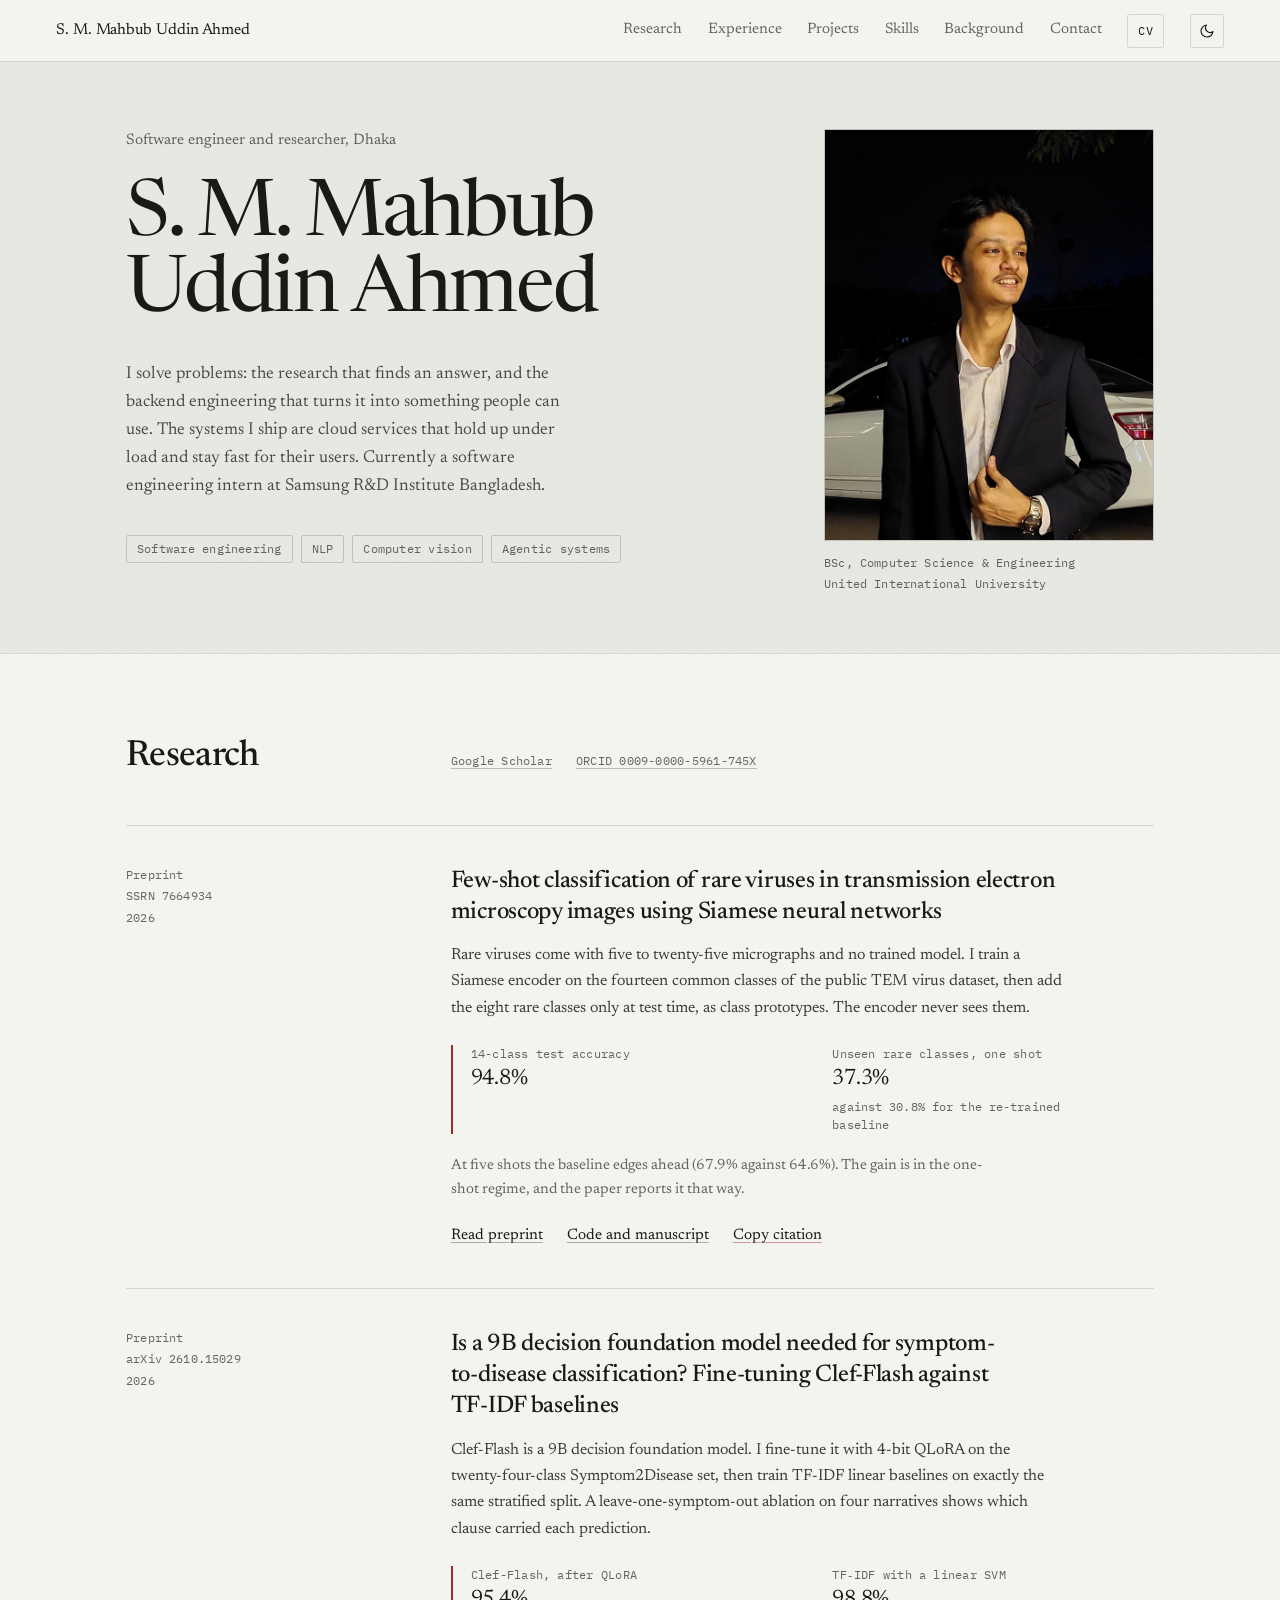
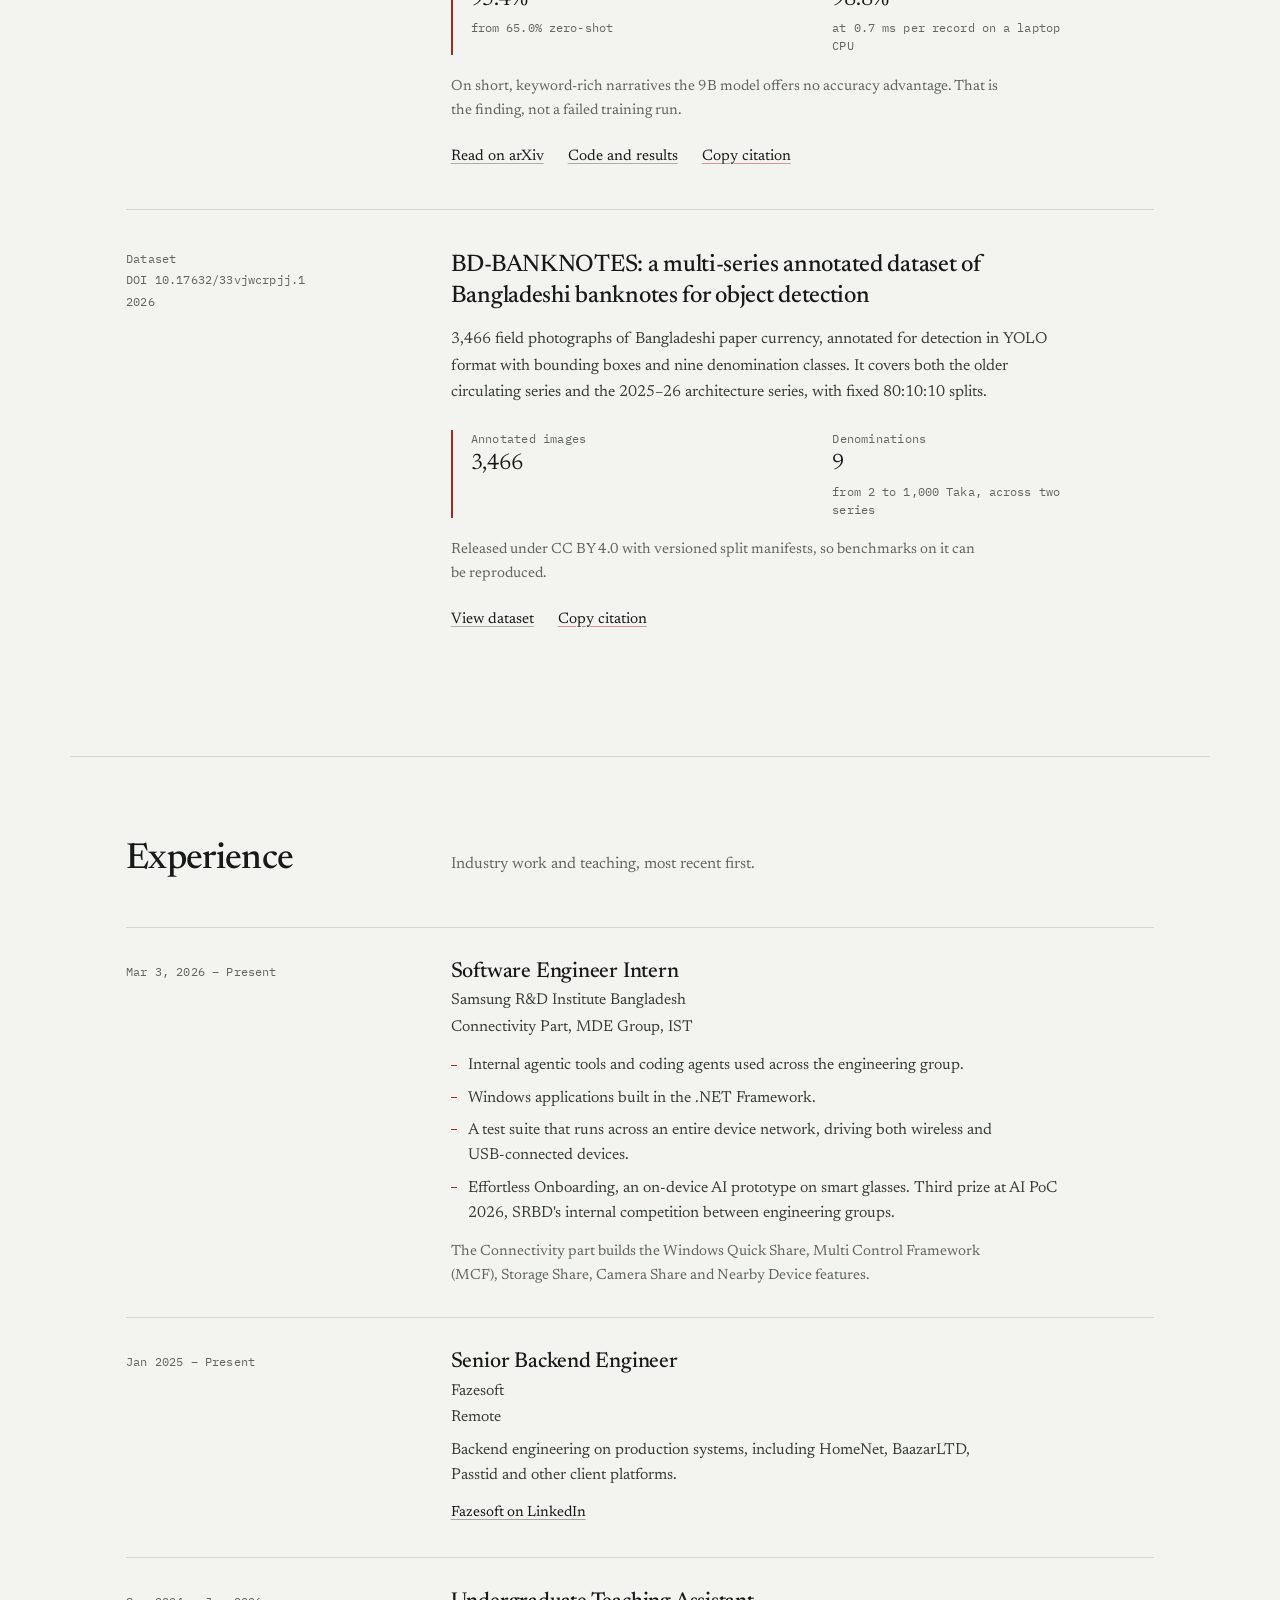
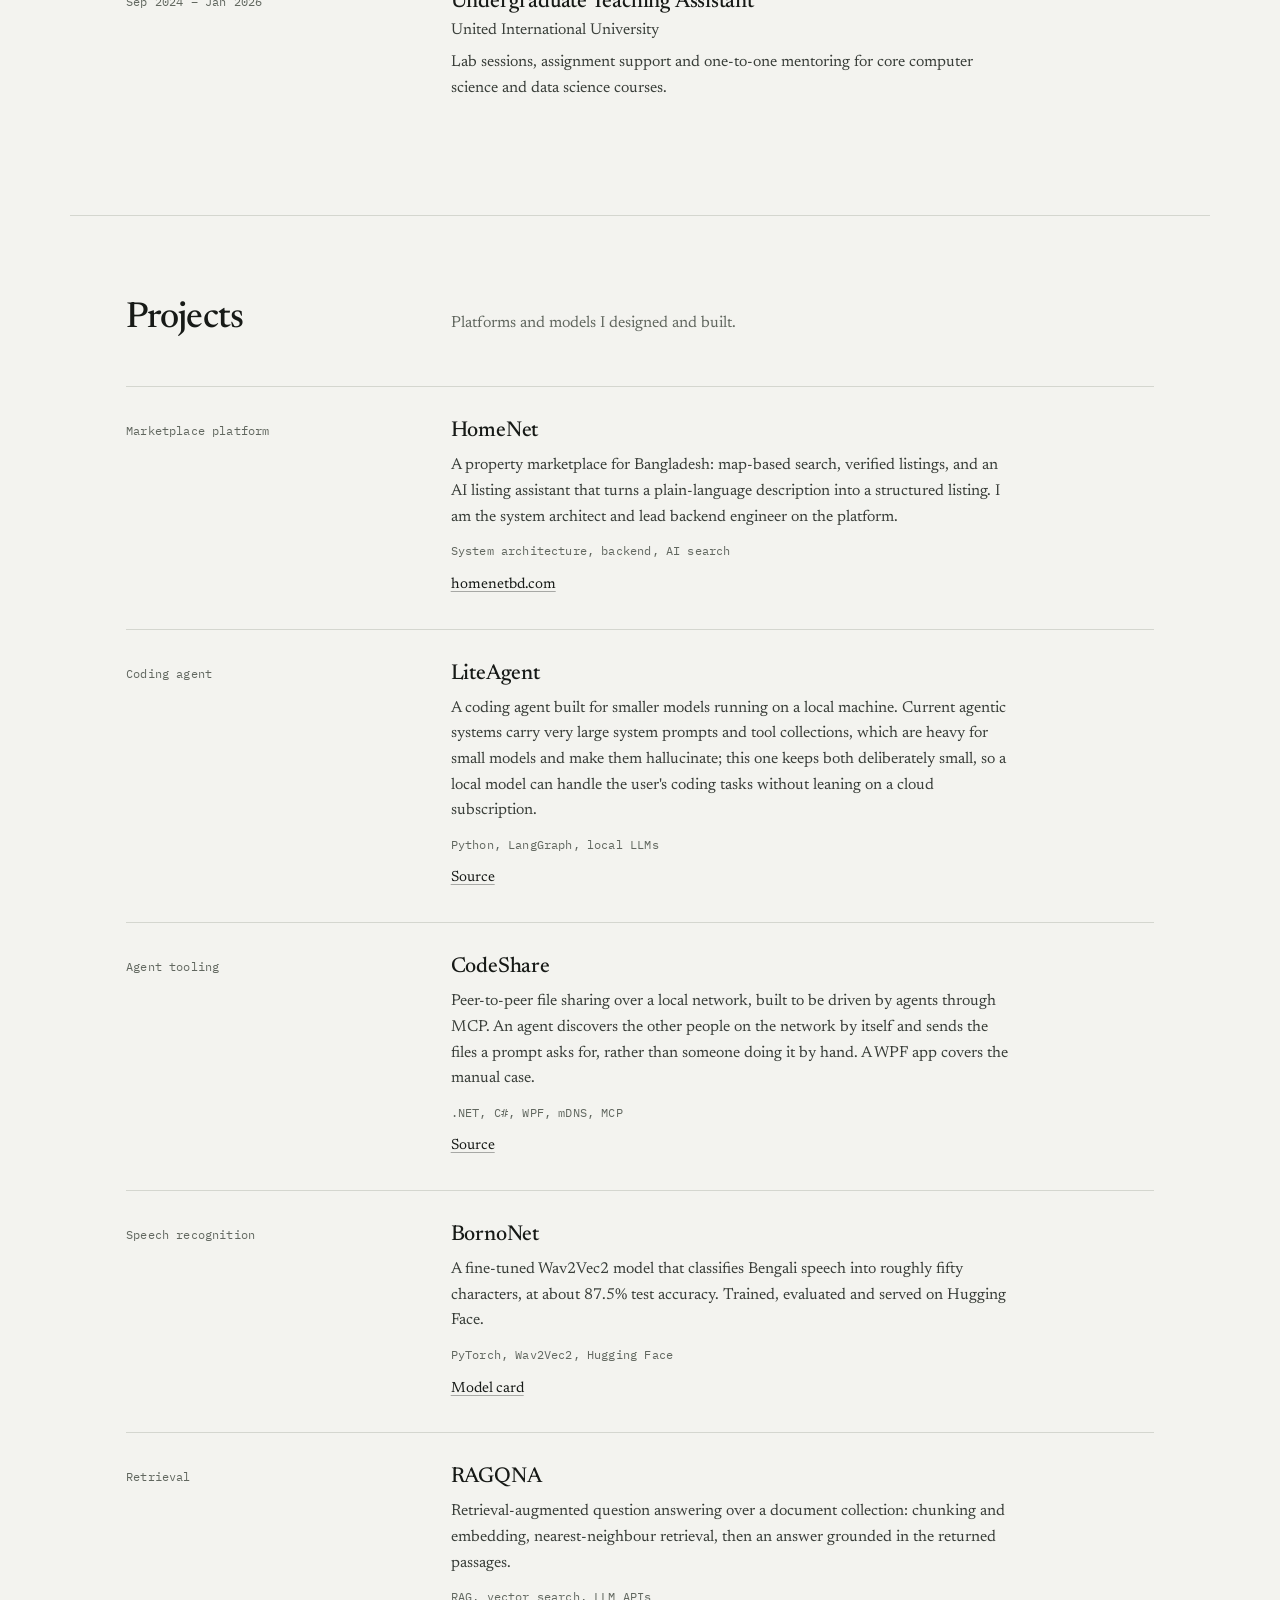
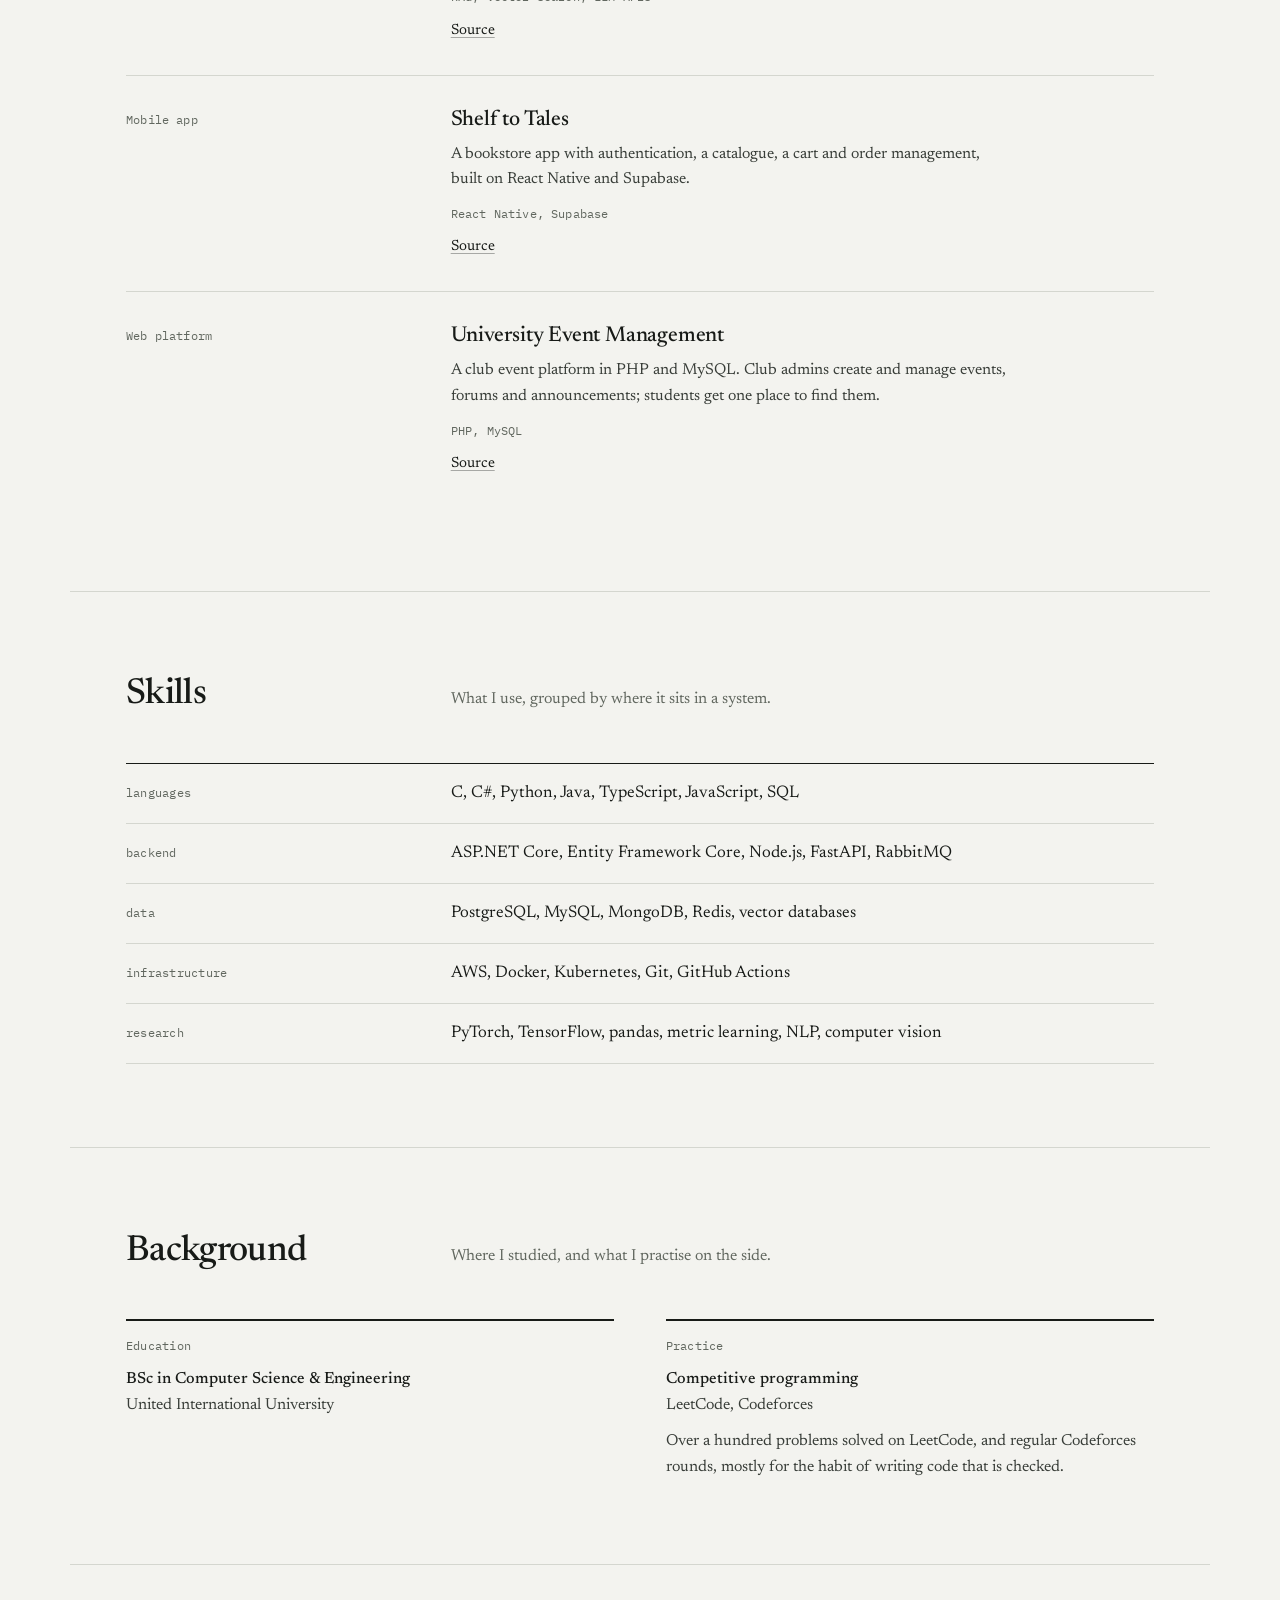
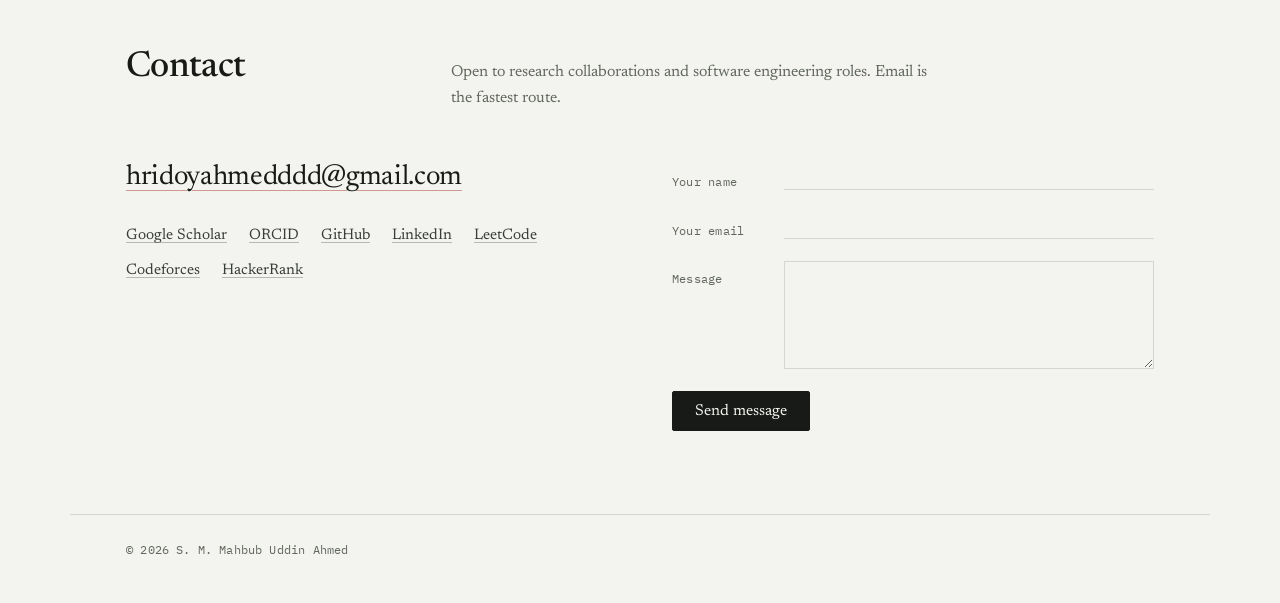
==== index.html @ da678115 "Redesign the portfolio around research and shipped systems Rebuild index.html, styles.css and script" ====
<!DOCTYPE html>
<html lang="en">
<head>
  <meta charset="UTF-8">
  <meta name="viewport" content="width=device-width, initial-scale=1">
  <title>S. M. Mahbub Uddin Ahmed — Software Engineer &amp; Researcher</title>
  <meta name="description" content="S. M. Mahbub Uddin Ahmed (Hridoy) — software engineer and researcher in Dhaka. Backend and cloud systems, and machine learning that is measured against a simpler baseline.">
  <meta name="theme-color" content="#f3f3ef">
  <script>
    // Set the theme before first paint so there is no flash of the wrong one.
    (function () {
      var theme = 'light';
      try {
        var stored = localStorage.getItem('theme');
        theme = stored || (window.matchMedia('(prefers-color-scheme: dark)').matches ? 'dark' : 'light');
      } catch (e) { /* storage blocked: keep light */ }
      document.documentElement.setAttribute('data-theme', theme);
      var meta = document.querySelector('meta[name="theme-color"]');
      if (meta) meta.setAttribute('content', theme === 'dark' ? '#121513' : '#f3f3ef');
    })();
  </script>
  <meta property="og:type" content="profile">
  <meta property="og:title" content="S. M. Mahbub Uddin Ahmed — Software Engineer &amp; Researcher">
  <meta property="og:description" content="Backend and cloud engineering, plus research on models that do more with less.">
  <meta property="og:image" content="about-pic.jpg">
  <link rel="icon" href="favicon.svg" type="image/svg+xml">
  <link rel="preconnect" href="https://fonts.googleapis.com">
  <link rel="preconnect" href="https://fonts.gstatic.com" crossorigin>
  <link href="https://fonts.googleapis.com/css2?family=IBM+Plex+Mono:wght@400;500&family=Newsreader:ital,opsz,wght@0,6..72,300..600;1,6..72,300..400&display=swap" rel="stylesheet">
  <link rel="stylesheet" href="styles.css?v=3">
  <script src="script.js?v=3" defer></script>
</head>
<body>
  <a class="skip-link" href="#main">Skip to content</a>

  <header class="topbar">
    <a class="wordmark" href="#top">S. M. Mahbub Uddin Ahmed</a>
    <div class="topbar-right">
      <nav class="nav" aria-label="Sections">
        <a class="nav-link" href="#research">Research</a>
        <a class="nav-link" href="#experience">Experience</a>
        <a class="nav-link" href="#projects">Projects</a>
        <a class="nav-link" href="#skills">Skills</a>
        <a class="nav-link" href="#background">Background</a>
        <a class="nav-link" href="#contact">Contact</a>
        <a class="nav-link nav-cv" href="S-M-Mahbub-Uddin-Ahmed-CV.pdf" target="_blank" rel="noopener">CV</a>
      </nav>
      <button class="theme-toggle" type="button" aria-label="Switch to dark theme" title="Switch to dark theme">
        <svg class="icon icon-moon" viewBox="0 0 24 24" width="16" height="16" fill="none" stroke="currentColor" stroke-width="1.7" stroke-linecap="round" stroke-linejoin="round" aria-hidden="true">
          <path d="M21 12.79A9 9 0 1 1 11.21 3 7 7 0 0 0 21 12.79z"></path>
        </svg>
        <svg class="icon icon-sun" viewBox="0 0 24 24" width="16" height="16" fill="none" stroke="currentColor" stroke-width="1.7" stroke-linecap="round" stroke-linejoin="round" aria-hidden="true">
          <circle cx="12" cy="12" r="4"></circle>
          <path d="M12 2v2M12 20v2M4.93 4.93l1.41 1.41M17.66 17.66l1.41 1.41M2 12h2M20 12h2M6.34 17.66l-1.41 1.41M19.07 4.93l-1.41 1.41"></path>
        </svg>
      </button>
    </div>
  </header>

  <main id="main">
    <!-- Plate -->
    <section class="plate" id="top">
      <div class="plate-inner">
        <div class="plate-copy">
          <p class="plate-kicker">Software engineer and researcher, Dhaka</p>
          <h1 class="plate-name">S. M. Mahbub Uddin Ahmed</h1>
          <p class="plate-lede">
            I solve problems: the research that finds an answer, and the backend engineering that
            turns it into something people can use. The systems I ship are cloud services that hold
            up under load and stay fast for their users. Currently a software engineering intern at
            Samsung R&amp;D Institute Bangladesh.
          </p>
          <ul class="plate-tags" aria-label="Areas of work">
            <li>Software engineering</li>
            <li>NLP</li>
            <li>Computer vision</li>
            <li>Agentic systems</li>
          </ul>
        </div>
        <figure class="plate-figure">
          <img src="about-pic.jpg" alt="Portrait of S. M. Mahbub Uddin Ahmed" width="720" height="900">
          <figcaption>
            <span>BSc, Computer Science &amp; Engineering</span>
            <span>United International University</span>
          </figcaption>
        </figure>
      </div>
    </section>

    <!-- Research -->
    <section class="section" id="research">
      <div class="section-head">
        <h2>Research</h2>
        <p class="section-links">
          <a href="https://scholar.google.com/citations?user=9v4JzRoAAAAJ&amp;hl=en" target="_blank" rel="noopener">Google Scholar</a>
          <a href="https://orcid.org/0009-0000-5961-745X" target="_blank" rel="noopener">ORCID 0009-0000-5961-745X</a>
        </p>
      </div>

      <ol class="papers">
        <li class="paper">
          <div class="paper-meta">
            <span>Preprint</span>
            <span>SSRN 7664934</span>
            <span>2026</span>
          </div>
          <div class="paper-body">
            <h3 class="paper-title">
              <a href="https://papers.ssrn.com/sol3/papers.cfm?abstract_id=7664934" target="_blank" rel="noopener">
                Few-shot classification of rare viruses in transmission electron microscopy images using Siamese neural networks
              </a>
            </h3>
            <p class="paper-abs">
              Rare viruses come with five to twenty-five micrographs and no trained model. I train a
              Siamese encoder on the fourteen common classes of the public TEM virus dataset, then add
              the eight rare classes only at test time, as class prototypes. The encoder never sees them.
            </p>
            <dl class="paper-findings">
              <div>
                <dt>14-class test accuracy</dt>
                <dd>94.8%</dd>
              </div>
              <div>
                <dt>Unseen rare classes, one shot</dt>
                <dd>37.3% <span>against 30.8% for the re-trained baseline</span></dd>
              </div>
            </dl>
            <p class="paper-note">
              At five shots the baseline edges ahead (67.9% against 64.6%). The gain is in the
              one-shot regime, and the paper reports it that way.
            </p>
            <div class="paper-links">
              <a href="https://papers.ssrn.com/sol3/papers.cfm?abstract_id=7664934" target="_blank" rel="noopener">Read preprint</a>
              <a href="https://github.com/hrid0yyy/tem-virus-siamese-fewshot" target="_blank" rel="noopener">Code and manuscript</a>
              <button type="button" class="copy-btn" data-cite="Ahmed, S. M. M. U. (2026). Few-shot classification of rare viruses in transmission electron microscopy images using Siamese neural networks [Preprint]. SSRN 7664934. https://papers.ssrn.com/sol3/papers.cfm?abstract_id=7664934">Copy citation</button>
            </div>
          </div>
        </li>

        <li class="paper">
          <div class="paper-meta">
            <span>Preprint</span>
            <span>arXiv 2610.15029</span>
            <span>2026</span>
          </div>
          <div class="paper-body">
            <h3 class="paper-title">
              <a href="https://arxiv.org/abs/2610.15029" target="_blank" rel="noopener">
                Is a 9B decision foundation model needed for symptom-to-disease classification? Fine-tuning Clef-Flash against TF&#8209;IDF baselines
              </a>
            </h3>
            <p class="paper-abs">
              Clef-Flash is a 9B decision foundation model. I fine-tune it with 4-bit QLoRA on the
              twenty-four-class Symptom2Disease set, then train TF&#8209;IDF linear baselines on exactly the
              same stratified split. A leave-one-symptom-out ablation on four narratives shows which
              clause carried each prediction.
            </p>
            <dl class="paper-findings">
              <div>
                <dt>Clef-Flash, after QLoRA</dt>
                <dd>95.4% <span>from 65.0% zero-shot</span></dd>
              </div>
              <div>
                <dt>TF&#8209;IDF with a linear SVM</dt>
                <dd>98.8% <span>at 0.7 ms per record on a laptop CPU</span></dd>
              </div>
            </dl>
            <p class="paper-note">
              On short, keyword-rich narratives the 9B model offers no accuracy advantage. That is the
              finding, not a failed training run.
            </p>
            <div class="paper-links">
              <a href="https://arxiv.org/abs/2610.15029" target="_blank" rel="noopener">Read on arXiv</a>
              <a href="https://github.com/hrid0yyy/clef-clinical-triage" target="_blank" rel="noopener">Code and results</a>
              <button type="button" class="copy-btn" data-cite="Ahmed, S. M. M. U. (2026). Is a 9B Decision Foundation Model Needed for Symptom-to-Disease Classification? Fine-Tuning Clef-Flash Against TF-IDF Baselines (arXiv:2610.15029). arXiv. https://arxiv.org/abs/2610.15029">Copy citation</button>
            </div>
          </div>
        </li>

        <li class="paper">
          <div class="paper-meta">
            <span>Dataset</span>
            <span>DOI 10.17632/33vjwcrpjj.1</span>
            <span>2026</span>
          </div>
          <div class="paper-body">
            <h3 class="paper-title">
              <a href="https://data.mendeley.com/datasets/33vjwcrpjj/1" target="_blank" rel="noopener">
                BD-BANKNOTES: a multi-series annotated dataset of Bangladeshi banknotes for object detection
              </a>
            </h3>
            <p class="paper-abs">
              3,466 field photographs of Bangladeshi paper currency, annotated for detection in YOLO
              format with bounding boxes and nine denomination classes. It covers both the older
              circulating series and the 2025–26 architecture series, with fixed 80:10:10 splits.
            </p>
            <dl class="paper-findings">
              <div>
                <dt>Annotated images</dt>
                <dd>3,466</dd>
              </div>
              <div>
                <dt>Denominations</dt>
                <dd>9 <span>from 2 to 1,000 Taka, across two series</span></dd>
              </div>
            </dl>
            <p class="paper-note">
              Released under CC BY 4.0 with versioned split manifests, so benchmarks on it can be
              reproduced.
            </p>
            <div class="paper-links">
              <a href="https://data.mendeley.com/datasets/33vjwcrpjj/1" target="_blank" rel="noopener">View dataset</a>
              <button type="button" class="copy-btn" data-cite="Ahmed, S. M. M. U., Chowdhury, M. A., &amp; Riyan, T. I. (2026). BD-BANKNOTES: A Multi-Series Annotated Dataset of Bangladeshi Banknotes for Object Detection (Version 1) [Data set]. Mendeley Data. https://doi.org/10.17632/33vjwcrpjj.1">Copy citation</button>
            </div>
          </div>
        </li>
      </ol>
    </section>

    <!-- Experience -->
    <section class="section" id="experience">
      <div class="section-head">
        <h2>Experience</h2>
        <p class="section-note">
          Industry work and teaching, most recent first.
        </p>
      </div>

      <ul class="work">
        <li class="work-item">
          <p class="work-kind">Mar 3, 2026 – Present</p>
          <div class="work-body">
            <h3>Software Engineer Intern</h3>
            <p class="work-org">Samsung R&amp;D Institute Bangladesh</p>
            <p class="work-org">Connectivity Part, MDE Group, IST</p>
            <ul class="work-list">
              <li>Internal agentic tools and coding agents used across the engineering group.</li>
              <li>Windows applications built in the .NET Framework.</li>
              <li>
                A test suite that runs across an entire device network, driving both
                wireless and USB&#8209;connected devices.
              </li>
              <li>
                Effortless Onboarding, an on-device AI prototype on smart glasses. Third prize at
                AI PoC 2026, SRBD's internal competition between engineering groups.
              </li>
            </ul>
            <p class="work-note">
              The Connectivity part builds the Windows Quick Share, Multi Control Framework (MCF),
              Storage Share, Camera Share and Nearby Device features.
            </p>
          </div>
        </li>

        <li class="work-item">
          <p class="work-kind">Jan 2025 – Present</p>
          <div class="work-body">
            <h3>Senior Backend Engineer</h3>
            <p class="work-org">Fazesoft</p>
            <p class="work-org">Remote</p>
            <p class="work-desc">
              Backend engineering on production systems, including HomeNet, BaazarLTD, Passtid
              and other client platforms.
            </p>
            <a class="work-link" href="https://www.linkedin.com/company/fazesoft/posts/" target="_blank" rel="noopener">Fazesoft on LinkedIn</a>
          </div>
        </li>

        <li class="work-item">
          <p class="work-kind">Sep 2024 – Jan 2026</p>
          <div class="work-body">
            <h3>Undergraduate Teaching Assistant</h3>
            <p class="work-org">United International University</p>
            <p class="work-desc">
              Lab sessions, assignment support and one-to-one mentoring for core computer science
              and data science courses.
            </p>
          </div>
        </li>
      </ul>
    </section>

    <!-- Projects -->
    <section class="section" id="projects">
      <div class="section-head">
        <h2>Projects</h2>
        <p class="section-note">
          Platforms and models I designed and built.
        </p>
      </div>

      <ul class="work">
        <li class="work-item">
          <p class="work-kind">Marketplace platform</p>
          <div class="work-body">
            <h3><a href="https://www.homenetbd.com/" target="_blank" rel="noopener">HomeNet</a></h3>
            <p class="work-desc">
              A property marketplace for Bangladesh: map-based search, verified listings, and an AI
              listing assistant that turns a plain-language description into a structured listing.
              I am the system architect and lead backend engineer on the platform.
            </p>
            <p class="work-stack">System architecture, backend, AI search</p>
            <a class="work-link" href="https://www.homenetbd.com/" target="_blank" rel="noopener">homenetbd.com</a>
          </div>
        </li>

        <li class="work-item">
          <p class="work-kind">Coding agent</p>
          <div class="work-body">
            <h3><a href="https://github.com/hrid0yyy/liteagent" target="_blank" rel="noopener">LiteAgent</a></h3>
            <p class="work-desc">
              A coding agent built for smaller models running on a local machine. Current agentic
              systems carry very large system prompts and tool collections, which are heavy for small
              models and make them hallucinate; this one keeps both deliberately small, so a local
              model can handle the user's coding tasks without leaning on a cloud subscription.
            </p>
            <p class="work-stack">Python, LangGraph, local LLMs</p>
            <a class="work-link" href="https://github.com/hrid0yyy/liteagent" target="_blank" rel="noopener">Source</a>
          </div>
        </li>

        <li class="work-item">
          <p class="work-kind">Agent tooling</p>
          <div class="work-body">
            <h3><a href="https://github.com/hrid0yyy/CodeShare" target="_blank" rel="noopener">CodeShare</a></h3>
            <p class="work-desc">
              Peer-to-peer file sharing over a local network, built to be driven by agents through
              MCP. An agent discovers the other people on the network by itself and sends the files a
              prompt asks for, rather than someone doing it by hand. A WPF app covers the manual case.
            </p>
            <p class="work-stack">.NET, C#, WPF, mDNS, MCP</p>
            <a class="work-link" href="https://github.com/hrid0yyy/CodeShare" target="_blank" rel="noopener">Source</a>
          </div>
        </li>
        <li class="work-item">
          <p class="work-kind">Speech recognition</p>
          <div class="work-body">
            <h3><a href="https://huggingface.co/hrid0yyy/BornoNet" target="_blank" rel="noopener">BornoNet</a></h3>
            <p class="work-desc">
              A fine-tuned Wav2Vec2 model that classifies Bengali speech into roughly fifty
              characters, at about 87.5% test accuracy. Trained, evaluated and served on Hugging Face.
            </p>
            <p class="work-stack">PyTorch, Wav2Vec2, Hugging Face</p>
            <a class="work-link" href="https://huggingface.co/hrid0yyy/BornoNet" target="_blank" rel="noopener">Model card</a>
          </div>
        </li>

        <li class="work-item">
          <p class="work-kind">Retrieval</p>
          <div class="work-body">
            <h3><a href="https://github.com/hrid0yyy/RAGQNA" target="_blank" rel="noopener">RAGQNA</a></h3>
            <p class="work-desc">
              Retrieval-augmented question answering over a document collection: chunking and
              embedding, nearest-neighbour retrieval, then an answer grounded in the returned passages.
            </p>
            <p class="work-stack">RAG, vector search, LLM APIs</p>
            <a class="work-link" href="https://github.com/hrid0yyy/RAGQNA" target="_blank" rel="noopener">Source</a>
          </div>
        </li>

        <li class="work-item">
          <p class="work-kind">Mobile app</p>
          <div class="work-body">
            <h3><a href="https://github.com/hrid0yyy/shelft-to-tales" target="_blank" rel="noopener">Shelf to Tales</a></h3>
            <p class="work-desc">
              A bookstore app with authentication, a catalogue, a cart and order management,
              built on React Native and Supabase.
            </p>
            <p class="work-stack">React Native, Supabase</p>
            <a class="work-link" href="https://github.com/hrid0yyy/shelft-to-tales" target="_blank" rel="noopener">Source</a>
          </div>
        </li>

        <li class="work-item">
          <p class="work-kind">Web platform</p>
          <div class="work-body">
            <h3><a href="https://github.com/hrid0yyy/University-Eventmanagement" target="_blank" rel="noopener">University Event Management</a></h3>
            <p class="work-desc">
              A club event platform in PHP and MySQL. Club admins create and manage events, forums
              and announcements; students get one place to find them.
            </p>
            <p class="work-stack">PHP, MySQL</p>
            <a class="work-link" href="https://github.com/hrid0yyy/University-Eventmanagement" target="_blank" rel="noopener">Source</a>
          </div>
        </li>
      </ul>
    </section>

    <!-- Skills -->
    <section class="section" id="skills">
      <div class="section-head">
        <h2>Skills</h2>
        <p class="section-note">
          What I use, grouped by where it sits in a system.
        </p>
      </div>

      <div class="spec">
        <div class="spec-row">
          <p class="spec-label">languages</p>
          <p class="spec-items">C, C#, Python, Java, TypeScript, JavaScript, SQL</p>
        </div>
        <div class="spec-row">
          <p class="spec-label">backend</p>
          <p class="spec-items">ASP.NET Core, Entity Framework Core, Node.js, FastAPI, RabbitMQ</p>
        </div>
        <div class="spec-row">
          <p class="spec-label">data</p>
          <p class="spec-items">PostgreSQL, MySQL, MongoDB, Redis, vector databases</p>
        </div>
        <div class="spec-row">
          <p class="spec-label">infrastructure</p>
          <p class="spec-items">AWS, Docker, Kubernetes, Git, GitHub Actions</p>
        </div>
        <div class="spec-row">
          <p class="spec-label">research</p>
          <p class="spec-items">PyTorch, TensorFlow, pandas, metric learning, NLP, computer vision</p>
        </div>
      </div>
    </section>

    <!-- Background -->
    <section class="section" id="background">
      <div class="section-head">
        <h2>Background</h2>
        <p class="section-note">
          Where I studied, and what I practise on the side.
        </p>
      </div>

      <div class="records">
        <div class="record">
          <h3>Education</h3>
          <p><strong>BSc in Computer Science &amp; Engineering</strong><br>United International University</p>
        </div>
        <div class="record">
          <h3>Practice</h3>
          <p><strong>Competitive programming</strong><br>LeetCode, Codeforces</p>
          <p class="record-note">
            Over a hundred problems solved on LeetCode, and regular Codeforces rounds, mostly for
            the habit of writing code that is checked.
          </p>
        </div>
      </div>
    </section>

    <!-- Contact -->
    <section class="section" id="contact">
      <div class="section-head">
        <h2>Contact</h2>
        <p class="section-note">
          Open to research collaborations and software engineering roles. Email is the fastest route.
        </p>
      </div>

      <div class="contact">
        <div class="contact-direct">
          <a class="mail" href="mailto:hridoyahmedddd@gmail.com">hridoyahmedddd@gmail.com</a>
          <ul class="socials">
            <li><a href="https://scholar.google.com/citations?user=9v4JzRoAAAAJ&amp;hl=en" target="_blank" rel="noopener">Google Scholar</a></li>
            <li><a href="https://orcid.org/0009-0000-5961-745X" target="_blank" rel="noopener">ORCID</a></li>
            <li><a href="https://github.com/hrid0yyy" target="_blank" rel="noopener">GitHub</a></li>
            <li><a href="https://www.linkedin.com/in/smmua/" target="_blank" rel="noopener">LinkedIn</a></li>
            <li><a href="https://leetcode.com/u/hrid0yy/" target="_blank" rel="noopener">LeetCode</a></li>
            <li><a href="https://codeforces.com/profile/hrid00y" target="_blank" rel="noopener">Codeforces</a></li>
            <li><a href="https://www.hackerrank.com/profile/hridoyahmed4141" target="_blank" rel="noopener">HackerRank</a></li>
          </ul>
        </div>

        <form class="contact-form" method="POST" action="https://formspree.io/f/mqabpdla" novalidate>
          <div class="field">
            <label for="name">Your name</label>
            <input type="text" name="name" id="name" autocomplete="name" required>
          </div>
          <div class="field">
            <label for="email">Your email</label>
            <input type="email" name="email" id="email" autocomplete="email" required>
          </div>
          <div class="field">
            <label for="message">Message</label>
            <textarea name="message" id="message" rows="4" required></textarea>
          </div>
          <div class="form-foot">
            <button type="submit" class="btn">Send message</button>
            <p class="form-status" role="status" aria-live="polite"></p>
          </div>
        </form>
      </div>
    </section>
  </main>

  <footer class="footer">
    <p>&copy; <span id="year">2026</span> S. M. Mahbub Uddin Ahmed</p>
  </footer>
</body>
</html>
---- styles.css ----
/* ---------------------------------------------------------------
   S. M. Mahbub Uddin Ahmed — instrument plate
   Two registers: the dark plate (instrument) and paper (notebook).
   --------------------------------------------------------------- */

:root {
  --paper: #f3f3ef;
  --ink: #171a17;
  --ink-soft: #383d38;
  --ash: #61675f;
  --rule: #d4d6cf;
  --accent: #a02b21;
  --ok: #2c6b3f;
  --hero: #e7e8e2;
  --hero-ink: #171a17;
  --hero-ash: #5c625c;
  --hero-rule: rgba(23, 26, 23, 0.18);

  --serif: "Newsreader", "Iowan Old Style", Georgia, serif;
  --mono: "IBM Plex Mono", ui-monospace, "SFMono-Regular", Menlo, monospace;

  --max: 1140px;
  --gutter: clamp(20px, 5vw, 56px);
  --measure: 68ch;
}

/* Dark: the page becomes the plate, the hero a slightly raised panel of it. */
:root[data-theme="dark"] {
  --paper: #0c0e0d;
  --ink: #e8eae4;
  --ink-soft: #c1c6bf;
  --ash: #949b92;
  --rule: #272c29;
  --accent: #d76a5c;
  --ok: #77c191;
  --hero: #141816;
  --hero-ink: #edefe8;
  --hero-ash: #9aa197;
  --hero-rule: rgba(237, 239, 232, 0.2);
}

*,
*::before,
*::after { box-sizing: border-box; }

html {
  -webkit-text-size-adjust: 100%;
  scroll-behavior: smooth;
  scroll-padding-top: 84px;
}

body {
  margin: 0;
  background: var(--paper);
  color: var(--ink);
  font-family: var(--serif);
  font-optical-sizing: auto;
  font-size: 18px;
  line-height: 1.6;
  -webkit-font-smoothing: antialiased;
  text-rendering: optimizeLegibility;
}

h1, h2, h3, p, dl, dd, dt, figure, ul, ol, li { margin: 0; padding: 0; }
ul, ol { list-style: none; }
img { display: block; max-width: 100%; height: auto; }

a {
  color: inherit;
  text-decoration-line: underline;
  text-decoration-thickness: 1px;
  text-underline-offset: 0.22em;
  text-decoration-color: color-mix(in srgb, currentColor 32%, transparent);
  transition: color 140ms ease, text-decoration-color 140ms ease;
}
a:hover { text-decoration-color: currentColor; }

:focus-visible {
  outline: 2px solid var(--accent);
  outline-offset: 3px;
  border-radius: 2px;
}

.skip-link {
  position: absolute;
  left: -9999px;
  top: 0;
  z-index: 100;
  background: var(--ink);
  color: var(--paper);
  padding: 10px 16px;
  text-decoration: none;
}
.skip-link:focus { left: 12px; top: 12px; }

/* ---------------------------------------------------------------
   Top bar
   --------------------------------------------------------------- */

.topbar {
  position: sticky;
  top: 0;
  z-index: 40;
  display: flex;
  align-items: center;
  justify-content: space-between;
  gap: 24px;
  padding: 0 var(--gutter);
  height: 62px;
  background: color-mix(in srgb, var(--paper) 88%, transparent);
  -webkit-backdrop-filter: blur(10px);
  backdrop-filter: blur(10px);
  border-bottom: 1px solid var(--rule);
}

.topbar-right {
  display: flex;
  align-items: center;
  gap: clamp(14px, 2vw, 26px);
  min-width: 0;
}

.theme-toggle {
  display: inline-flex;
  align-items: center;
  justify-content: center;
  flex: none;
  width: 34px;
  height: 34px;
  padding: 0;
  background: transparent;
  border: 1px solid var(--rule);
  border-radius: 2px;
  color: var(--ink);
  cursor: pointer;
  transition: border-color 140ms ease, color 140ms ease, background-color 140ms ease;
}
.theme-toggle:hover {
  border-color: var(--ink);
  background: color-mix(in srgb, var(--ink) 6%, transparent);
}
.theme-toggle .icon-sun { display: none; }
:root[data-theme="dark"] .theme-toggle .icon-sun { display: block; }
:root[data-theme="dark"] .theme-toggle .icon-moon { display: none; }

.wordmark {
  font-size: 0.98rem;
  letter-spacing: -0.005em;
  text-decoration: none;
  white-space: nowrap;
}
.wordmark:hover { color: var(--accent); }

.nav {
  display: flex;
  gap: clamp(14px, 2vw, 28px);
  overflow-x: auto;
  scrollbar-width: none;
}
.nav::-webkit-scrollbar { display: none; }

.nav-link {
  font-size: 0.94rem;
  text-decoration: none;
  color: var(--ash);
  white-space: nowrap;
  padding: 4px 0;
  box-shadow: inset 0 -1px 0 transparent;
}
.nav-link:hover { color: var(--ink); }
.nav-link.is-active {
  color: var(--ink);
  box-shadow: inset 0 -1px 0 var(--ink);
}

.nav-cv {
  display: inline-flex;
  align-items: center;
  height: 34px;
  padding: 0 10px;
  font-family: var(--mono);
  font-size: 0.72rem;
  letter-spacing: 0.04em;
  line-height: 1;
  color: var(--ink);
  border: 1px solid var(--rule);
  border-radius: 2px;
}
.nav-cv:hover { border-color: var(--ink); color: var(--ink); }

/* ---------------------------------------------------------------
   Plate (hero)
   --------------------------------------------------------------- */

.plate {
  position: relative;
  background: var(--hero);
  color: var(--hero-ink);
  border-bottom: 1px solid var(--rule);
  overflow: hidden;
  isolation: isolate;
}

.plate::before {
  content: "";
  position: absolute;
  inset: 0;
  z-index: -1;
  background-image: url("data:image/svg+xml,%3Csvg xmlns='http://www.w3.org/2000/svg' width='180' height='180'%3E%3Cfilter id='n'%3E%3CfeTurbulence type='fractalNoise' baseFrequency='0.85' numOctaves='3' stitchTiles='stitch'/%3E%3C/filter%3E%3Crect width='180' height='180' filter='url(%23n)' opacity='0.4'/%3E%3C/svg%3E");
  opacity: 0.055;
  pointer-events: none;
}

.plate-inner {
  max-width: var(--max);
  margin: 0 auto;
  padding: clamp(40px, 5.2vw, 68px) var(--gutter) clamp(40px, 5vw, 60px);
  display: grid;
  grid-template-columns: minmax(0, 1fr) minmax(240px, 330px);
  gap: clamp(32px, 5vw, 72px);
  align-items: start;
}

.plate-kicker {
  font-size: 0.95rem;
  color: var(--hero-ash);
  margin-bottom: clamp(18px, 2.4vw, 26px);
}

.plate-name {
  font-size: clamp(2.55rem, 6.2vw, 4.9rem);
  font-weight: 400;
  line-height: 0.97;
  letter-spacing: -0.028em;
  text-wrap: balance;
  max-width: 15ch;
}

.plate-lede {
  margin-top: clamp(22px, 2.6vw, 30px);
  font-size: clamp(1.02rem, 1.35vw, 1.16rem);
  line-height: 1.62;
  color: color-mix(in srgb, var(--hero-ink) 76%, var(--hero));
  max-width: 46ch;
}

.plate-tags {
  display: flex;
  flex-wrap: wrap;
  gap: 8px;
  margin-top: clamp(26px, 3vw, 34px);
}

.plate-tags span,
.plate-tags li {
  font-family: var(--mono);
  font-size: 0.72rem;
  line-height: 1.4;
  letter-spacing: 0.02em;
  color: var(--hero-ash);
  border: 1px solid var(--hero-rule);
  border-radius: 2px;
  padding: 5px 10px;
}

.plate-figure img {
  width: 100%;
  aspect-ratio: 4 / 5;
  object-fit: cover;
  object-position: center 18%;
  filter: contrast(1.03);
  border: 1px solid var(--hero-rule);
}

.plate-figure figcaption {
  display: grid;
  gap: 2px;
  margin-top: 12px;
  font-family: var(--mono);
  font-size: 0.72rem;
  line-height: 1.65;
  letter-spacing: 0.015em;
  color: var(--hero-ash);
}

/* ---------------------------------------------------------------
   Section scaffolding
   --------------------------------------------------------------- */

.section {
  max-width: var(--max);
  margin: 0 auto;
  padding: clamp(52px, 6.5vw, 84px) var(--gutter);
}

.section + .section { border-top: 1px solid var(--rule); }

.section-head {
  display: grid;
  grid-template-columns: minmax(0, 0.28fr) minmax(0, 0.72fr);
  gap: clamp(16px, 4vw, 64px);
  align-items: baseline;
  margin-bottom: clamp(28px, 4vw, 48px);
}

.section-head h2 {
  font-size: clamp(1.65rem, 2.8vw, 2.3rem);
  font-weight: 500;
  letter-spacing: -0.018em;
  line-height: 1.1;
}

.section-note {
  color: var(--ash);
  font-size: 1rem;
  line-height: 1.62;
  max-width: 54ch;
}

.section-links {
  display: flex;
  flex-wrap: wrap;
  gap: 6px 24px;
}

.section-links a {
  font-family: var(--mono);
  font-size: 0.72rem;
  letter-spacing: 0.02em;
  color: var(--ash);
  text-decoration-color: color-mix(in srgb, currentColor 40%, transparent);
}
.section-links a:hover { color: var(--ink); }

/* ---------------------------------------------------------------
   Research
   --------------------------------------------------------------- */

.papers > li {
  display: grid;
  grid-template-columns: minmax(0, 0.28fr) minmax(0, 0.72fr);
  gap: clamp(16px, 4vw, 64px);
  padding: clamp(26px, 3.4vw, 40px) 0;
  border-top: 1px solid var(--rule);
}

.paper-meta {
  display: grid;
  gap: 3px;
  align-content: start;
  font-family: var(--mono);
  font-size: 0.72rem;
  line-height: 1.6;
  color: var(--ash);
  letter-spacing: 0.015em;
}

.paper-title {
  font-size: clamp(1.24rem, 1.9vw, 1.5rem);
  font-weight: 500;
  line-height: 1.3;
  letter-spacing: -0.012em;
  max-width: 44ch;
  text-wrap: pretty;
}

.paper-title a { text-decoration-color: transparent; }
.paper-title a:hover { color: var(--accent); text-decoration-color: currentColor; }

.paper-abs {
  margin-top: 14px;
  font-size: 1rem;
  line-height: 1.65;
  color: var(--ink-soft);
  max-width: var(--measure);
  text-wrap: pretty;
}

.paper-findings {
  display: grid;
  grid-template-columns: repeat(2, minmax(0, 1fr));
  gap: 20px 40px;
  margin-top: 24px;
  padding-left: 18px;
  border-left: 2px solid var(--accent);
}

.paper-findings dt {
  font-family: var(--mono);
  font-size: 0.72rem;
  letter-spacing: 0.02em;
  line-height: 1.5;
  color: var(--ash);
  margin-bottom: 4px;
}

.paper-findings dd {
  font-size: 1.4rem;
  line-height: 1.2;
  letter-spacing: -0.01em;
  font-variant-numeric: tabular-nums;
}

.paper-findings dd span {
  display: block;
  margin-top: 5px;
  font-family: var(--mono);
  font-size: 0.72rem;
  letter-spacing: 0.01em;
  line-height: 1.55;
  color: var(--ash);
  max-width: 36ch;
}

.paper-note {
  margin-top: 20px;
  font-size: 0.92rem;
  line-height: 1.62;
  color: var(--ash);
  max-width: 62ch;
  text-wrap: pretty;
}

.paper-links {
  display: flex;
  flex-wrap: wrap;
  align-items: baseline;
  gap: 10px 24px;
  margin-top: 22px;
}

.paper-links a,
.copy-btn {
  font-size: 0.95rem;
  color: var(--ink);
}

.copy-btn {
  font-family: var(--serif);
  background: none;
  border: 0;
  padding: 0;
  cursor: pointer;
  text-decoration-line: underline;
  text-decoration-thickness: 1px;
  text-decoration-color: color-mix(in srgb, var(--accent) 45%, transparent);
  text-underline-offset: 0.22em;
}
.copy-btn:hover { color: var(--accent); }
.copy-btn[data-done="true"] { color: var(--accent); text-decoration-color: var(--accent); }

/* ---------------------------------------------------------------
   Projects
   --------------------------------------------------------------- */

.work > li {
  display: grid;
  grid-template-columns: minmax(0, 0.28fr) minmax(0, 0.72fr);
  gap: clamp(16px, 4vw, 64px);
  padding: clamp(22px, 2.6vw, 30px) 0;
  border-top: 1px solid var(--rule);
}

.work-kind {
  font-family: var(--mono);
  font-size: 0.72rem;
  line-height: 1.6;
  letter-spacing: 0.015em;
  color: var(--ash);
  padding-top: 5px;
}

.work-body h3 {
  font-size: clamp(1.15rem, 1.7vw, 1.35rem);
  font-weight: 500;
  letter-spacing: -0.01em;
  line-height: 1.3;
}

.work-body h3 a { text-decoration-color: transparent; }
.work-body h3 a:hover { color: var(--accent); text-decoration-color: currentColor; }

.work-desc {
  margin-top: 8px;
  font-size: 0.99rem;
  line-height: 1.62;
  color: var(--ink-soft);
  max-width: 62ch;
}

.work-org {
  margin-top: 3px;
  font-size: 0.98rem;
  line-height: 1.5;
  color: var(--ink-soft);
}

.work-list {
  display: grid;
  gap: 7px;
  margin-top: 14px;
  max-width: 62ch;
}

.work-list li {
  position: relative;
  padding-left: 17px;
  font-size: 0.99rem;
  line-height: 1.6;
  color: var(--ink-soft);
}

.work-list li::before {
  content: "";
  position: absolute;
  left: 0;
  top: 0.72em;
  width: 6px;
  height: 1px;
  background: var(--accent);
}

.work-note {
  margin-top: 14px;
  font-size: 0.92rem;
  line-height: 1.6;
  color: var(--ash);
  max-width: 62ch;
}

.work-stack {
  margin-top: 12px;
  font-family: var(--mono);
  font-size: 0.72rem;
  letter-spacing: 0.015em;
  color: var(--ash);
}

.work-link {
  display: inline-block;
  margin-top: 12px;
  font-size: 0.92rem;
  color: var(--ink);
  text-decoration-color: color-mix(in srgb, currentColor 34%, transparent);
}
.work-link:hover { color: var(--accent); }

/* ---------------------------------------------------------------
   Skills spec sheet
   --------------------------------------------------------------- */

.spec { border-top: 1px solid var(--ink); }

.spec-row {
  display: grid;
  grid-template-columns: minmax(0, 0.28fr) minmax(0, 0.72fr);
  gap: clamp(16px, 4vw, 64px);
  padding: 16px 0;
  border-bottom: 1px solid var(--rule);
}

.spec-label {
  font-family: var(--mono);
  font-size: 0.72rem;
  letter-spacing: 0.02em;
  color: var(--ash);
  padding-top: 4px;
}

.spec-items {
  font-size: 1.06rem;
  line-height: 1.6;
}

/* ---------------------------------------------------------------
   Background records
   --------------------------------------------------------------- */

.records {
  display: grid;
  grid-template-columns: repeat(auto-fit, minmax(240px, 1fr));
  gap: clamp(24px, 4vw, 56px);
}

.record {
  border-top: 2px solid var(--ink);
  padding-top: 16px;
}

.record h3 {
  font-family: var(--mono);
  font-size: 0.72rem;
  font-weight: 400;
  letter-spacing: 0.02em;
  color: var(--ash);
  margin-bottom: 12px;
}

.record p {
  font-size: 1rem;
  line-height: 1.62;
  color: var(--ink-soft);
}

.record strong {
  font-weight: 500;
  color: var(--ink);
}

.record-note {
  margin-top: 10px;
  font-size: 0.93rem;
  color: var(--ash);
}

/* ---------------------------------------------------------------
   Contact
   --------------------------------------------------------------- */

.contact {
  display: grid;
  grid-template-columns: minmax(0, 1fr) minmax(0, 1fr);
  gap: clamp(32px, 5vw, 72px);
  align-items: start;
}

.mail {
  display: inline-block;
  font-size: clamp(1.35rem, 2.4vw, 1.75rem);
  letter-spacing: -0.012em;
  line-height: 1.25;
  text-decoration-color: color-mix(in srgb, var(--accent) 45%, transparent);
  overflow-wrap: anywhere;
}
.mail:hover { color: var(--accent); text-decoration-color: var(--accent); }

.socials {
  display: flex;
  flex-wrap: wrap;
  gap: 6px 22px;
  margin-top: 26px;
}

.socials a {
  font-size: 0.95rem;
  color: var(--ink-soft);
}
.socials a:hover { color: var(--accent); }

.contact-form {
  display: grid;
  gap: 22px;
  padding-top: 4px;
}

.field {
  display: grid;
  grid-template-columns: 96px minmax(0, 1fr);
  align-items: start;
  gap: 4px 16px;
}

.field label {
  font-family: var(--mono);
  font-size: 0.72rem;
  letter-spacing: 0.02em;
  line-height: 1.5;
  color: var(--ash);
  padding-top: 9px;
}

.field input,
.field textarea {
  font-family: var(--serif);
  font-size: 1rem;
  color: var(--ink);
  background: transparent;
  border: 0;
  border-bottom: 1px solid var(--rule);
  border-radius: 0;
  padding: 5px 0 4px;
  width: 100%;
  transition: border-color 140ms ease;
}

.field textarea {
  resize: vertical;
  min-height: 108px;
  border: 1px solid var(--rule);
  padding: 10px 12px;
}
.field textarea:focus { border-color: var(--ink); }

.field input:focus,
.field textarea:focus {
  outline: none;
  border-bottom-color: var(--ink);
}

.field input:focus-visible,
.field textarea:focus-visible {
  outline: 2px solid var(--accent);
  outline-offset: 4px;
}

.field input:user-invalid { border-bottom-color: var(--accent); }
.field textarea:user-invalid { border-color: var(--accent); }

.form-foot {
  display: flex;
  align-items: center;
  gap: 18px;
  flex-wrap: wrap;
}

.btn {
  font-family: var(--serif);
  font-size: 0.98rem;
  color: var(--paper);
  background: var(--ink);
  border: 1px solid var(--ink);
  border-radius: 2px;
  padding: 11px 22px;
  cursor: pointer;
  transition: background-color 140ms ease, border-color 140ms ease;
}
.btn:hover { background: var(--accent); border-color: var(--accent); }
.btn[disabled] { opacity: 0.55; cursor: progress; }

.form-status {
  font-size: 0.9rem;
  color: var(--ash);
}
.form-status[data-state="ok"] { color: var(--ok); }
.form-status[data-state="error"] { color: var(--accent); }

/* ---------------------------------------------------------------
   Footer
   --------------------------------------------------------------- */

.footer {
  max-width: var(--max);
  margin: 0 auto;
  padding: 26px var(--gutter) 44px;
  border-top: 1px solid var(--rule);
  display: flex;
  justify-content: space-between;
  gap: 12px 32px;
  flex-wrap: wrap;
  font-family: var(--mono);
  font-size: 0.72rem;
  letter-spacing: 0.015em;
  color: var(--ash);
}

/* ---------------------------------------------------------------
   Reveal (only when motion is allowed)
   --------------------------------------------------------------- */

.reveal { opacity: 0; transform: translateY(10px); }
.reveal.is-in {
  opacity: 1;
  transform: none;
  transition: opacity 620ms cubic-bezier(0.22, 0.61, 0.36, 1),
              transform 620ms cubic-bezier(0.22, 0.61, 0.36, 1);
}

/* ---------------------------------------------------------------
   Responsive
   --------------------------------------------------------------- */

@media (max-width: 900px) {
  .plate-inner { grid-template-columns: 1fr; align-items: start; }
  .plate-figure { max-width: 300px; }
  .plate-name { max-width: 18ch; }
  .section-head { grid-template-columns: 1fr; gap: 10px; }
  .records { grid-template-columns: 1fr; gap: 28px; }
  .contact { grid-template-columns: 1fr; }
}

@media (max-width: 680px) {
  body { font-size: 17px; }

  .topbar {
    position: sticky;
    height: auto;
    padding-block: 10px;
    flex-direction: column;
    align-items: stretch;
    gap: 8px;
  }
  .theme-toggle {
    position: absolute;
    top: 9px;
    right: var(--gutter);
  }
  .topbar-right { flex-direction: column; align-items: stretch; gap: 4px; }
  .nav { width: 100%; gap: 14px 18px; flex-wrap: wrap; padding-bottom: 2px; }
  .nav-link { font-size: 0.88rem; }

  .papers > li,
  .work > li,
  .spec-row {
    grid-template-columns: 1fr;
    gap: 10px;
  }

  .papers > li { padding-block: 26px; }
  .work > li { padding-right: 0; }

  .paper-findings { grid-template-columns: 1fr; gap: 14px; }
  .paper-findings dd { font-size: 1.25rem; }
  .work-kind { padding-top: 0; }
  .field { grid-template-columns: 1fr; gap: 2px; }
  .field label { padding-top: 0; }
  .contact-form { gap: 28px; }

  .footer { flex-direction: column; gap: 6px; }
}

@media (prefers-reduced-motion: reduce) {
  html { scroll-behavior: auto; }
  .reveal { opacity: 1; transform: none; }
  *, *::before, *::after {
    animation-duration: 0.01ms !important;
    transition-duration: 0.01ms !important;
  }
}
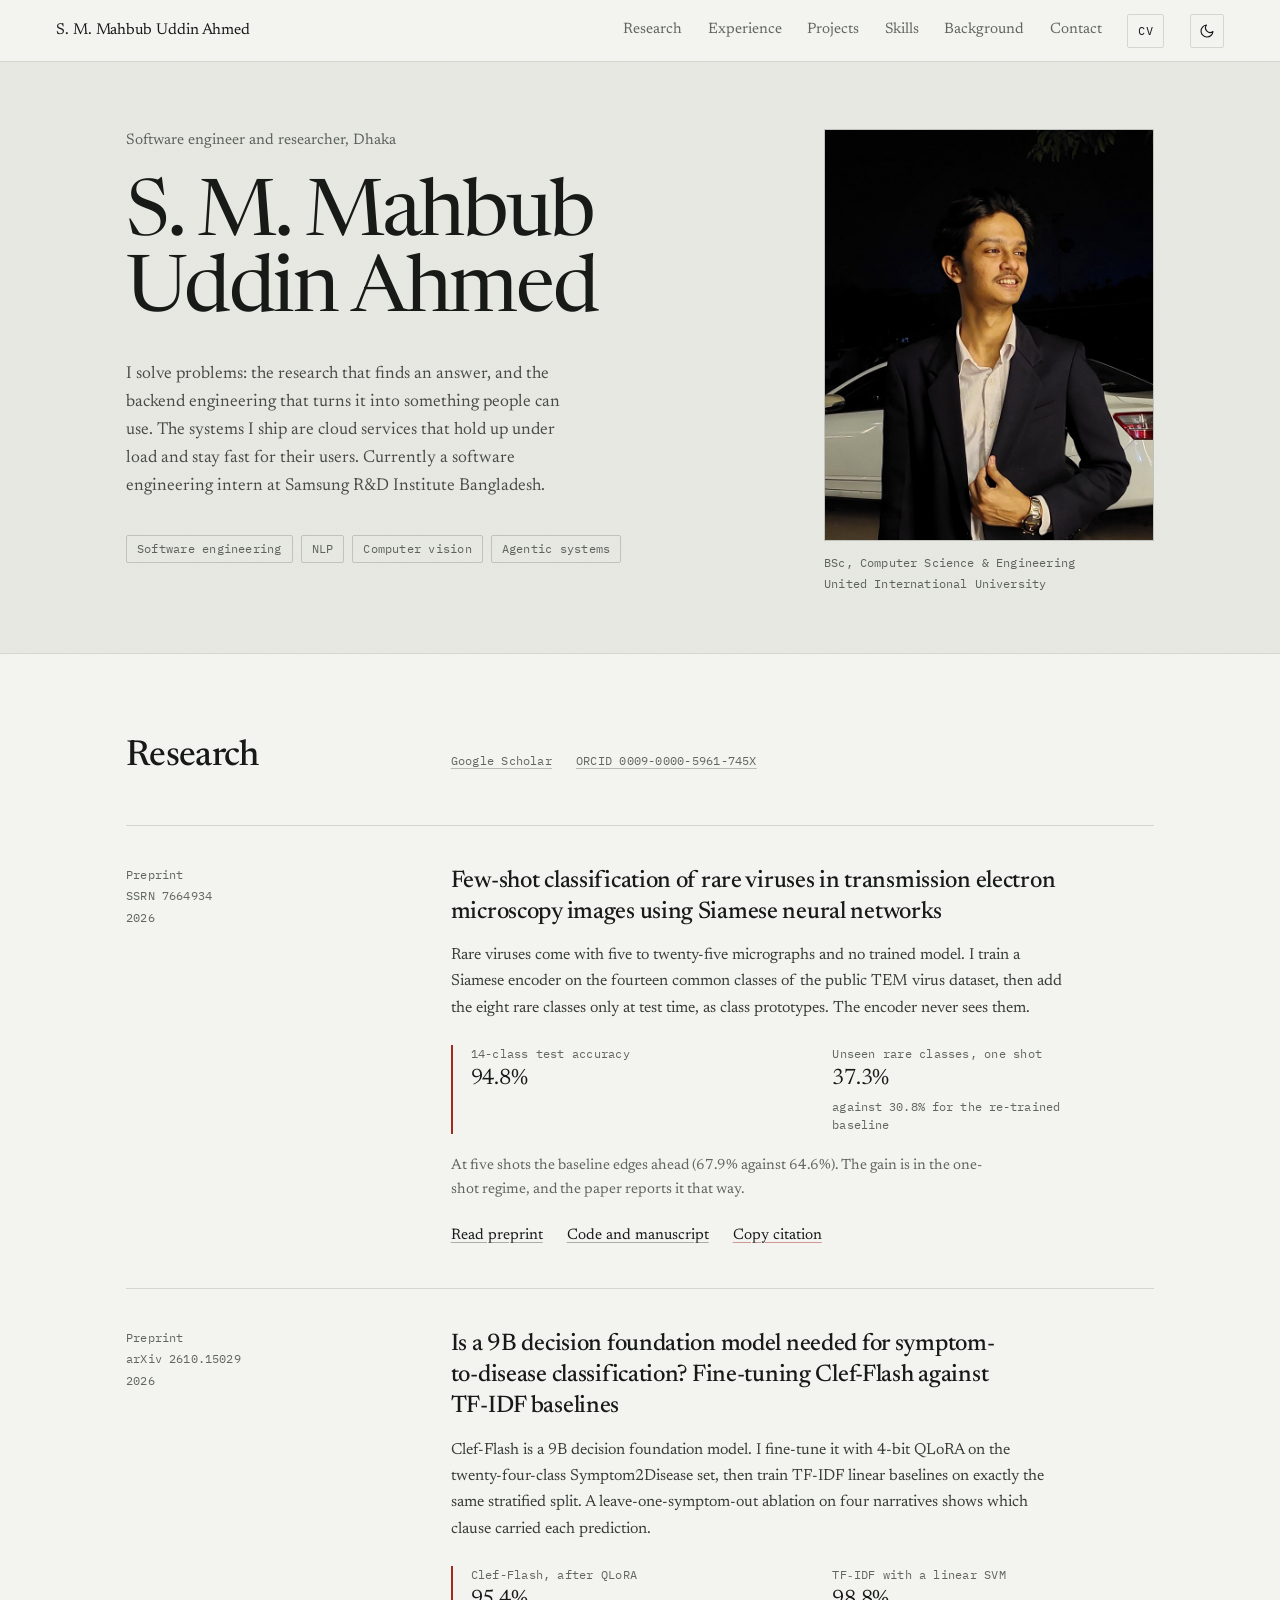
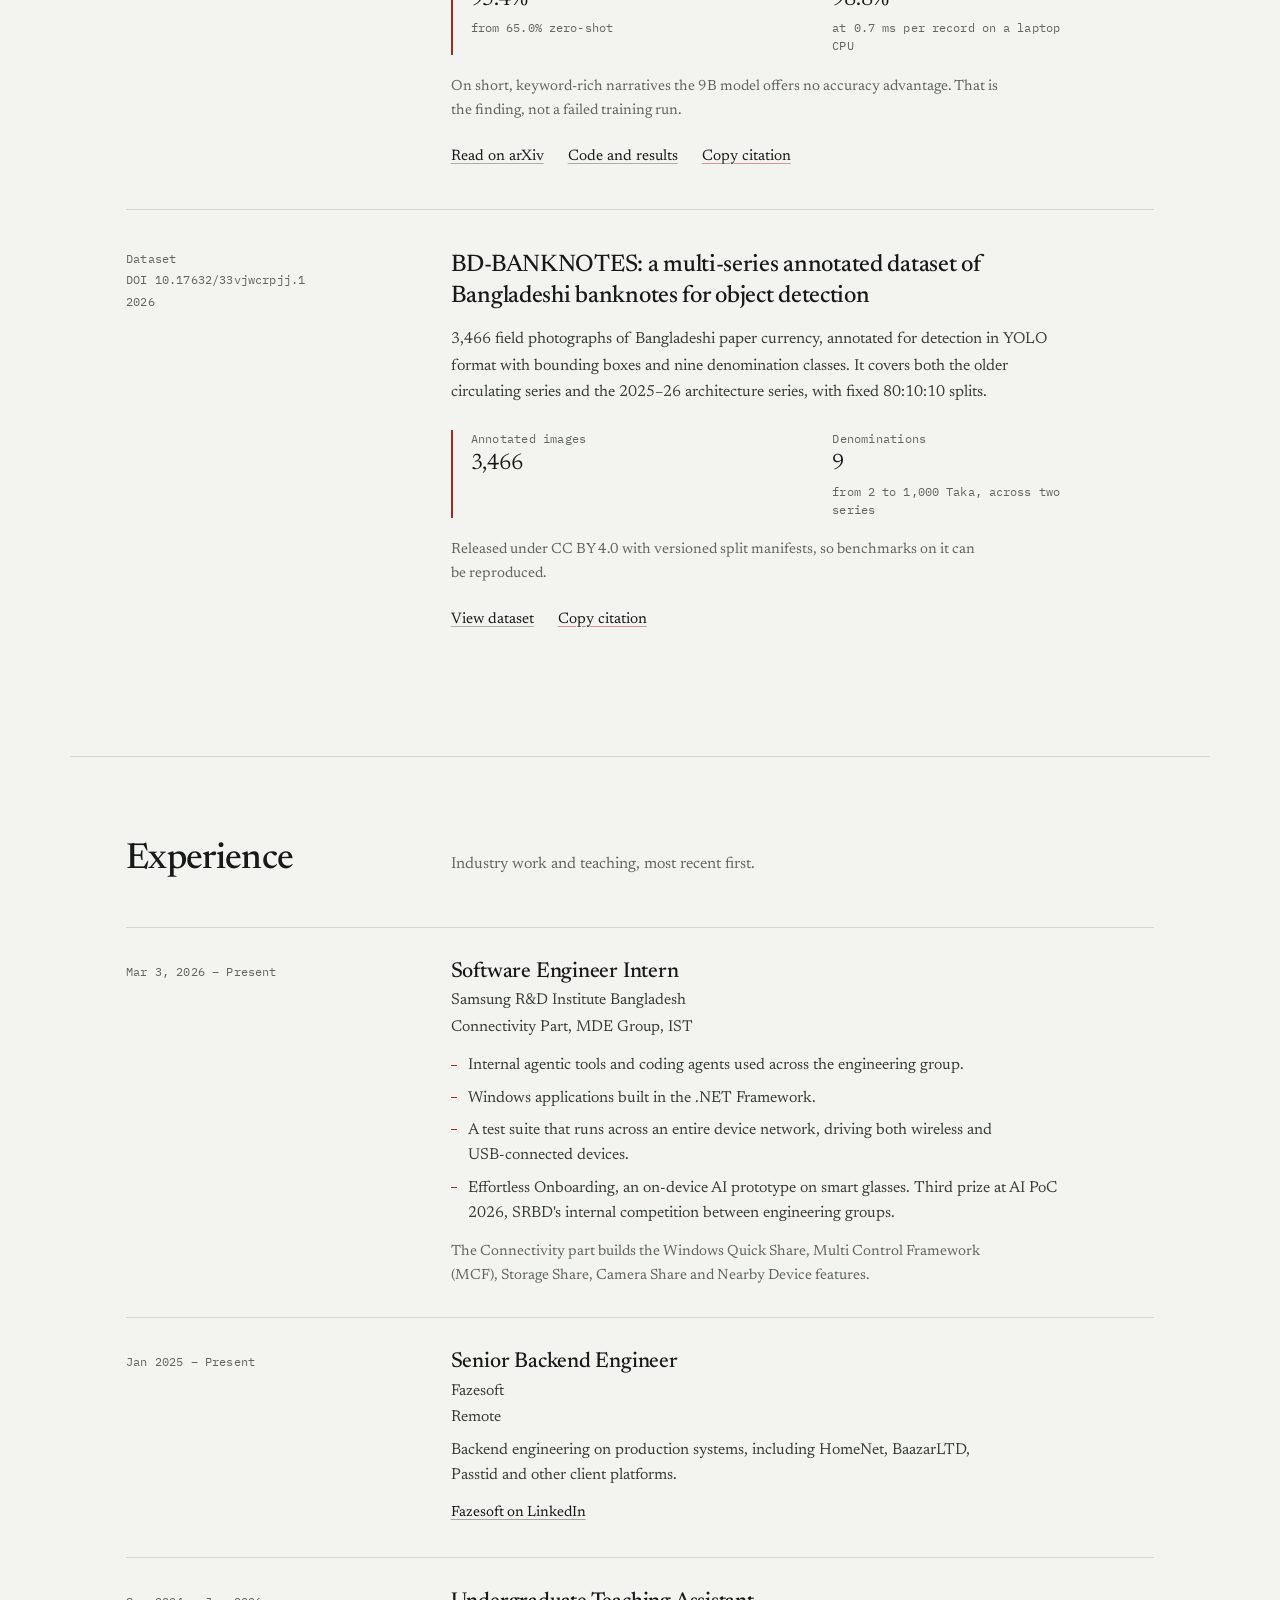
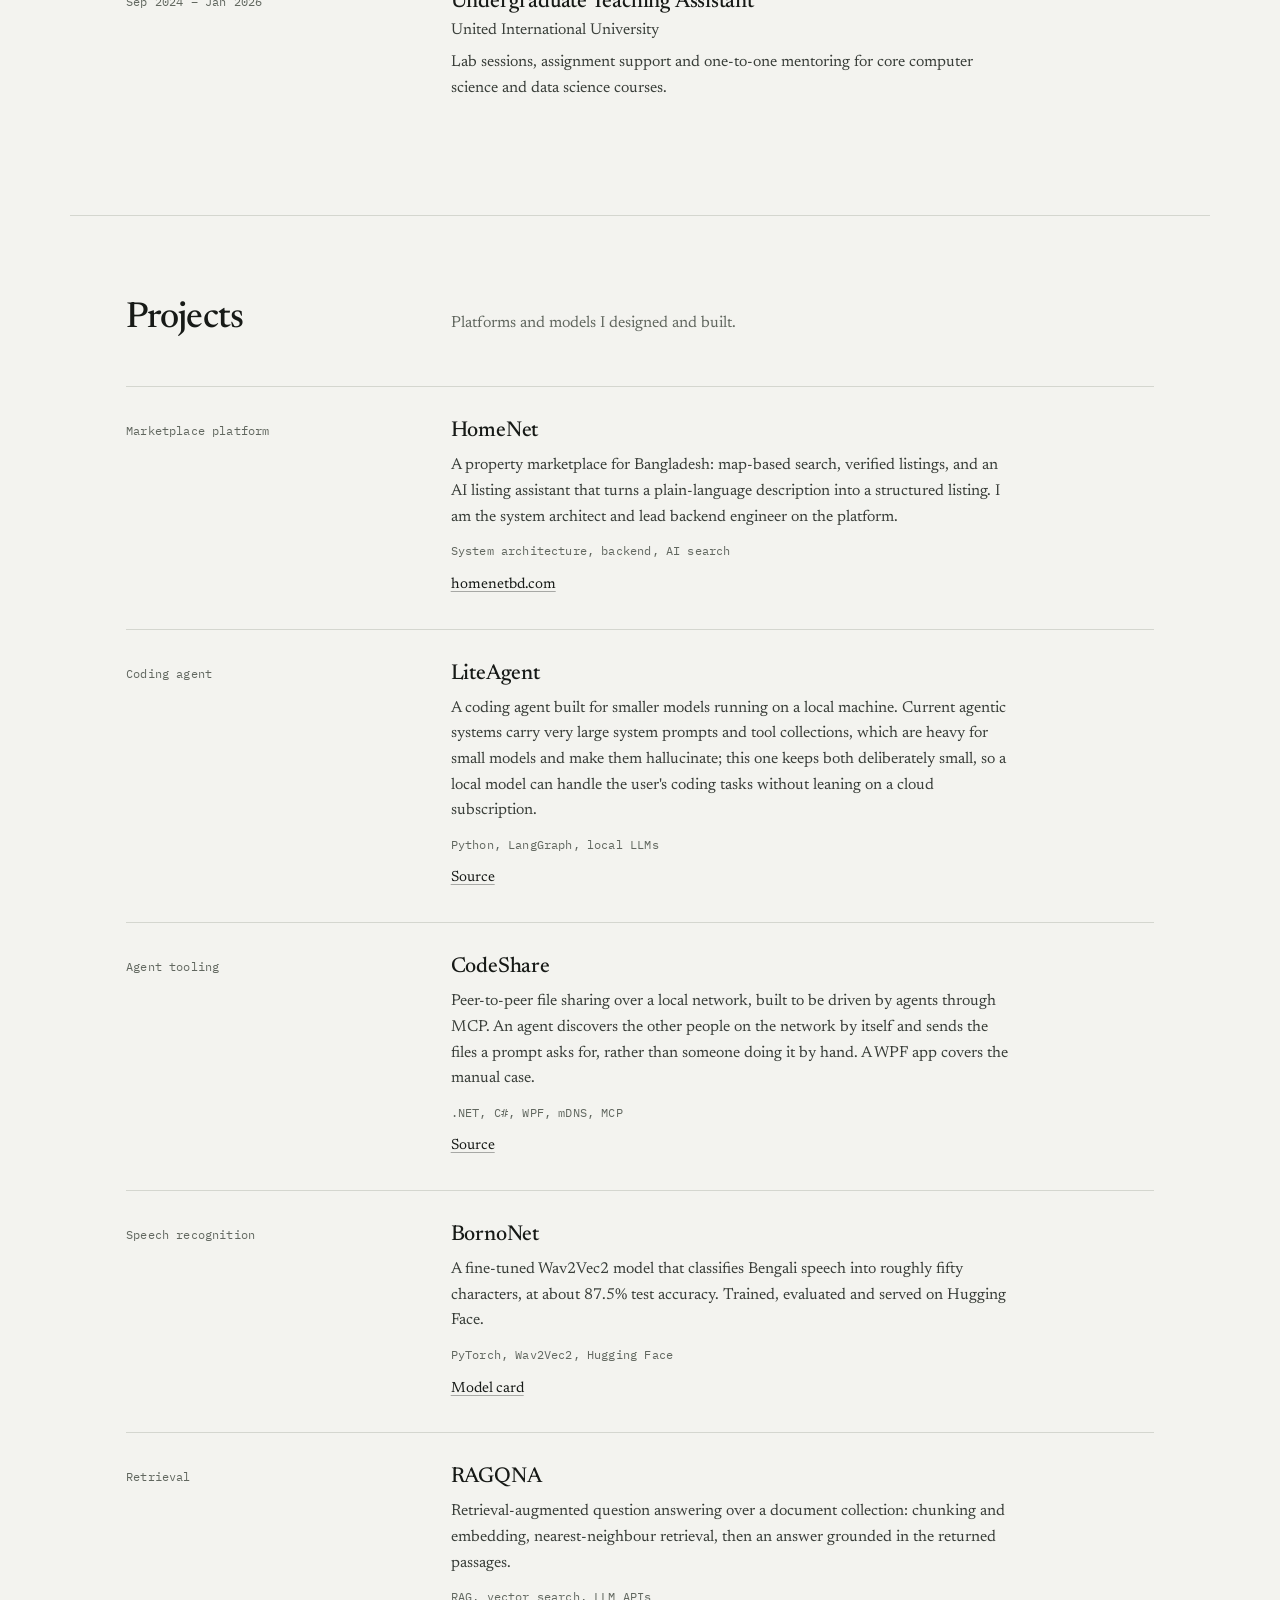
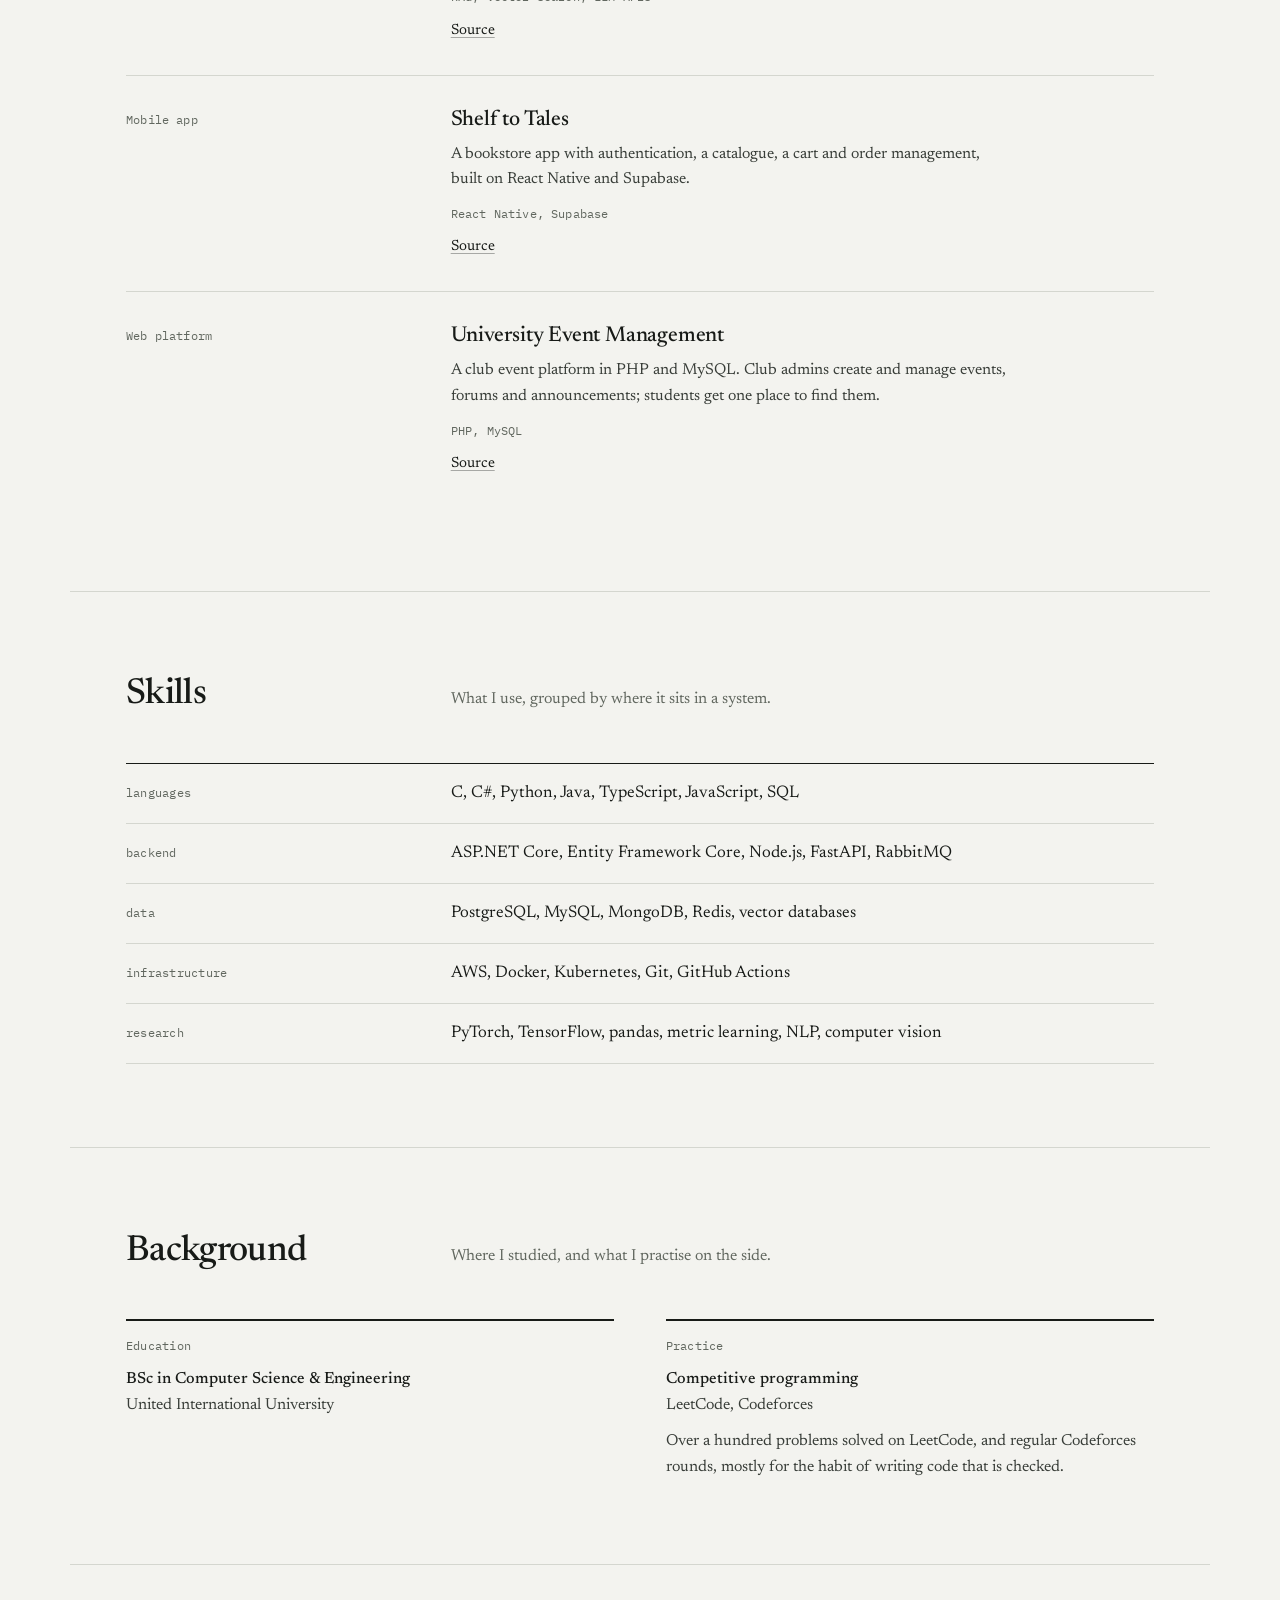
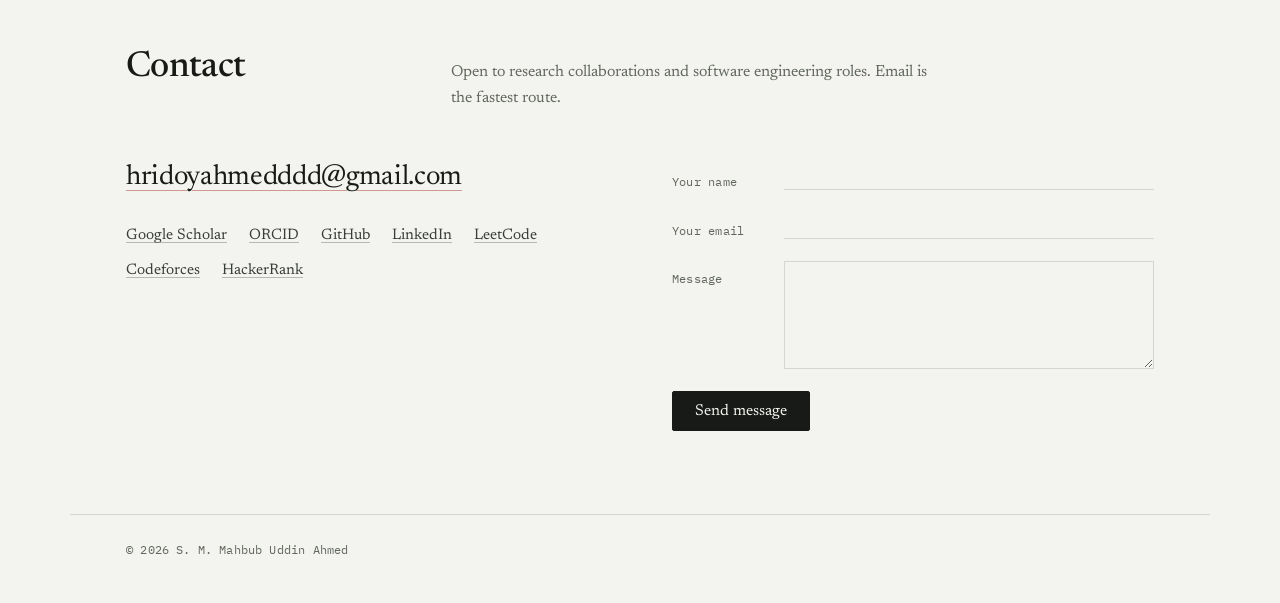
==== commit 6ecb1cb1: "Fix header and hero alignment on mobile and tablet - Phones/tablets (<=920px): compact two-row heade" ====
--- a/index.html
+++ b/index.html
@@ -27,8 +27,8 @@
   <link rel="preconnect" href="https://fonts.googleapis.com">
   <link rel="preconnect" href="https://fonts.gstatic.com" crossorigin>
   <link href="https://fonts.googleapis.com/css2?family=IBM+Plex+Mono:wght@400;500&family=Newsreader:ital,opsz,wght@0,6..72,300..600;1,6..72,300..400&display=swap" rel="stylesheet">
-  <link rel="stylesheet" href="styles.css?v=3">
-  <script src="script.js?v=3" defer></script>
+  <link rel="stylesheet" href="styles.css?v=4">
+  <script src="script.js?v=4" defer></script>
 </head>
 <body>
   <a class="skip-link" href="#main">Skip to content</a>
@@ -43,8 +43,8 @@
         <a class="nav-link" href="#skills">Skills</a>
         <a class="nav-link" href="#background">Background</a>
         <a class="nav-link" href="#contact">Contact</a>
-        <a class="nav-link nav-cv" href="S-M-Mahbub-Uddin-Ahmed-CV.pdf" target="_blank" rel="noopener">CV</a>
       </nav>
+      <a class="nav-cv" href="S-M-Mahbub-Uddin-Ahmed-CV.pdf" target="_blank" rel="noopener">CV</a>
       <button class="theme-toggle" type="button" aria-label="Switch to dark theme" title="Switch to dark theme">
         <svg class="icon icon-moon" viewBox="0 0 24 24" width="16" height="16" fill="none" stroke="currentColor" stroke-width="1.7" stroke-linecap="round" stroke-linejoin="round" aria-hidden="true">
           <path d="M21 12.79A9 9 0 1 1 11.21 3 7 7 0 0 0 21 12.79z"></path>
--- a/styles.css
+++ b/styles.css
@@ -179,10 +179,13 @@
   height: 34px;
   padding: 0 10px;
   font-family: var(--mono);
+  flex: none;
   font-size: 0.72rem;
   letter-spacing: 0.04em;
   line-height: 1;
   color: var(--ink);
+  text-decoration: none;
+  white-space: nowrap;
   border: 1px solid var(--rule);
   border-radius: 2px;
 }
@@ -769,9 +772,47 @@
    Responsive
    --------------------------------------------------------------- */
 
+/* Compact header: name + CV + theme on one row, sections on a single
+   swipeable row underneath. Kicks in before the full nav runs out of room. */
+@media (max-width: 920px) {
+  html { scroll-padding-top: 108px; }
+
+  .topbar {
+    display: grid;
+    grid-template-columns: minmax(0, 1fr) auto auto;
+    align-items: center;
+    column-gap: 8px;
+    row-gap: 4px;
+    height: auto;
+    padding-top: 10px;
+    padding-bottom: 0;
+  }
+  .topbar-right { display: contents; }
+
+  .wordmark {
+    grid-column: 1;
+    grid-row: 1;
+    overflow: hidden;
+    text-overflow: ellipsis;
+  }
+  .nav-cv { grid-column: 2; grid-row: 1; }
+  .theme-toggle { grid-column: 3; grid-row: 1; }
+
+  .nav {
+    grid-column: 1 / -1;
+    grid-row: 2;
+    gap: 22px;
+    margin-inline: calc(var(--gutter) * -1);
+    padding: 4px var(--gutter) 8px;
+    scroll-padding-inline: var(--gutter);
+    -webkit-mask-image: linear-gradient(to right, transparent 0, #000 var(--gutter), #000 calc(100% - var(--gutter)), transparent 100%);
+    mask-image: linear-gradient(to right, transparent 0, #000 var(--gutter), #000 calc(100% - var(--gutter)), transparent 100%);
+  }
+  .nav-link { font-size: 0.9rem; padding: 4px 0; }
+}
+
 @media (max-width: 900px) {
-  .plate-inner { grid-template-columns: 1fr; align-items: start; }
-  .plate-figure { max-width: 300px; }
+  .plate-inner { grid-template-columns: minmax(0, 1fr) minmax(200px, 260px); }
   .plate-name { max-width: 18ch; }
   .section-head { grid-template-columns: 1fr; gap: 10px; }
   .records { grid-template-columns: 1fr; gap: 28px; }
@@ -781,22 +822,9 @@
 @media (max-width: 680px) {
   body { font-size: 17px; }
 
-  .topbar {
-    position: sticky;
-    height: auto;
-    padding-block: 10px;
-    flex-direction: column;
-    align-items: stretch;
-    gap: 8px;
-  }
-  .theme-toggle {
-    position: absolute;
-    top: 9px;
-    right: var(--gutter);
-  }
-  .topbar-right { flex-direction: column; align-items: stretch; gap: 4px; }
-  .nav { width: 100%; gap: 14px 18px; flex-wrap: wrap; padding-bottom: 2px; }
-  .nav-link { font-size: 0.88rem; }
+  .plate-inner { grid-template-columns: 1fr; }
+  .plate-figure { width: 100%; max-width: 340px; }
+  .plate-name { font-size: clamp(2.2rem, 11vw, 2.9rem); }
 
   .papers > li,
   .work > li,
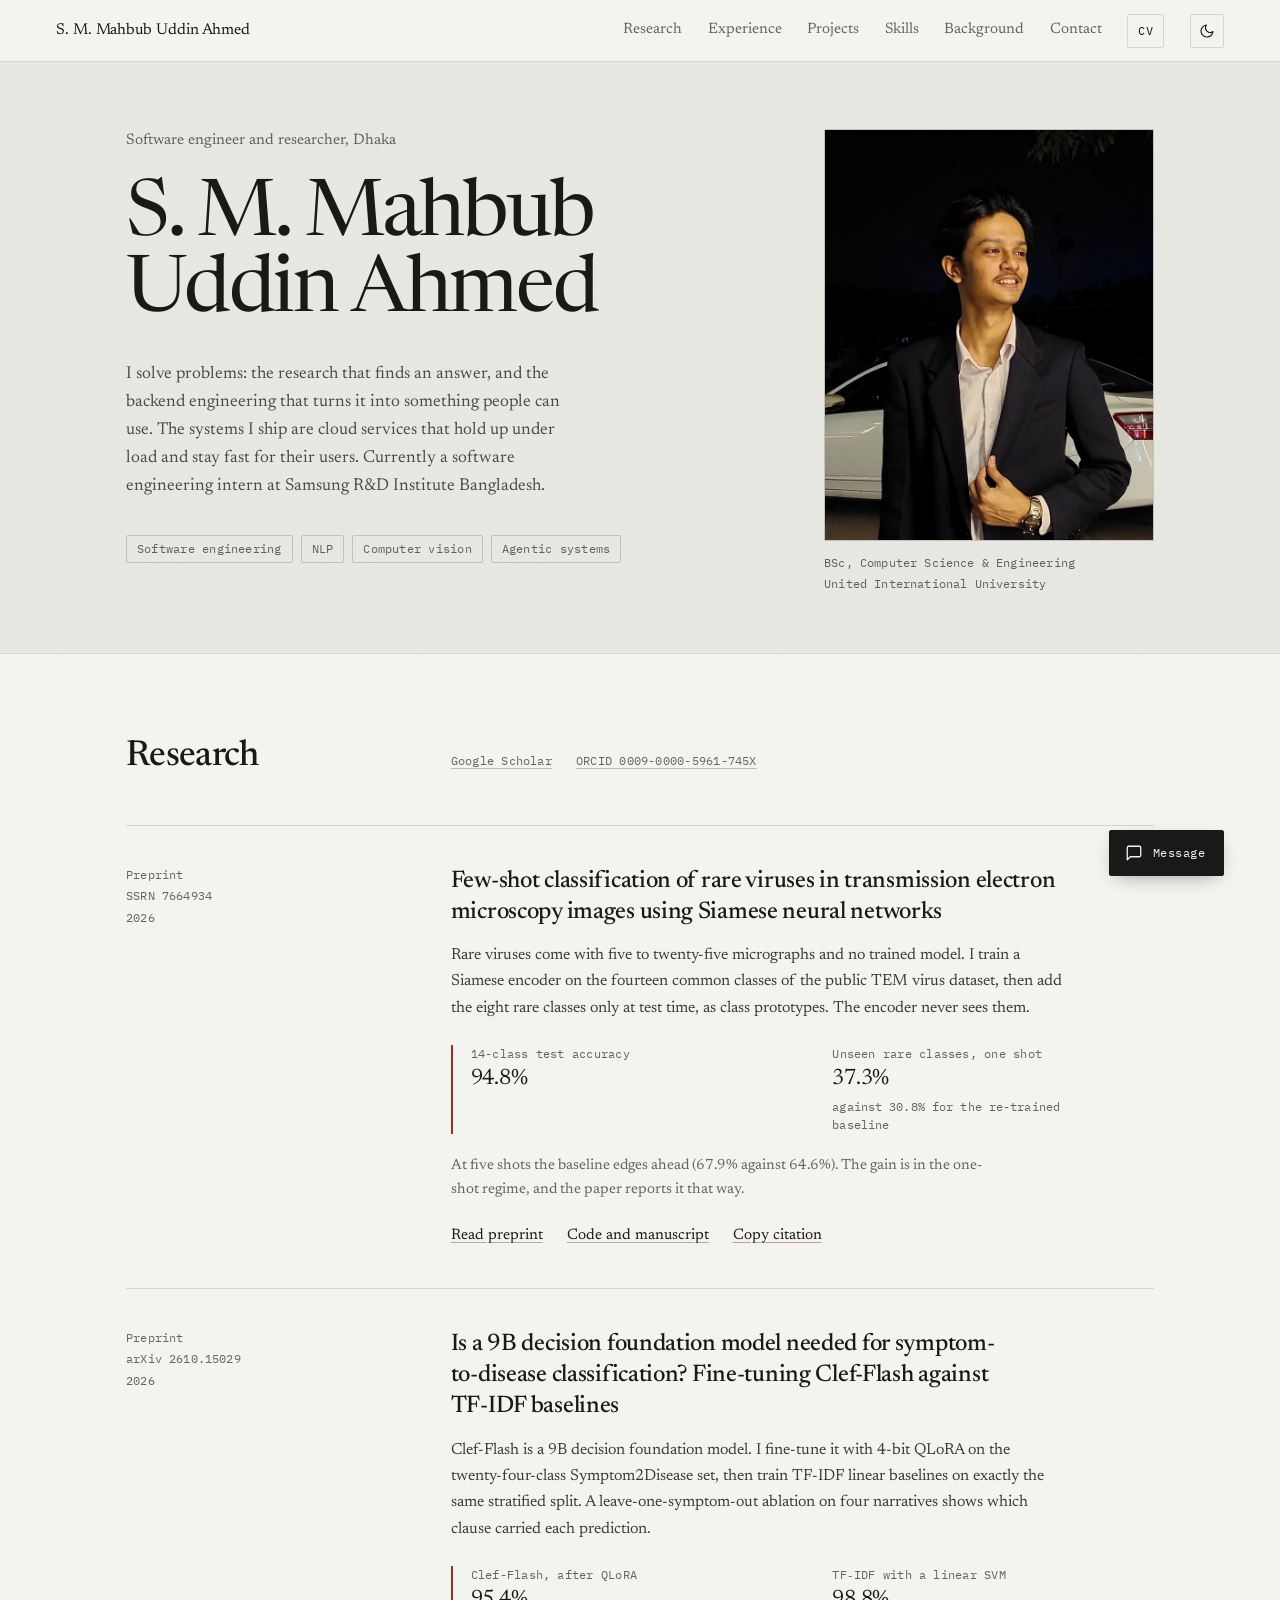
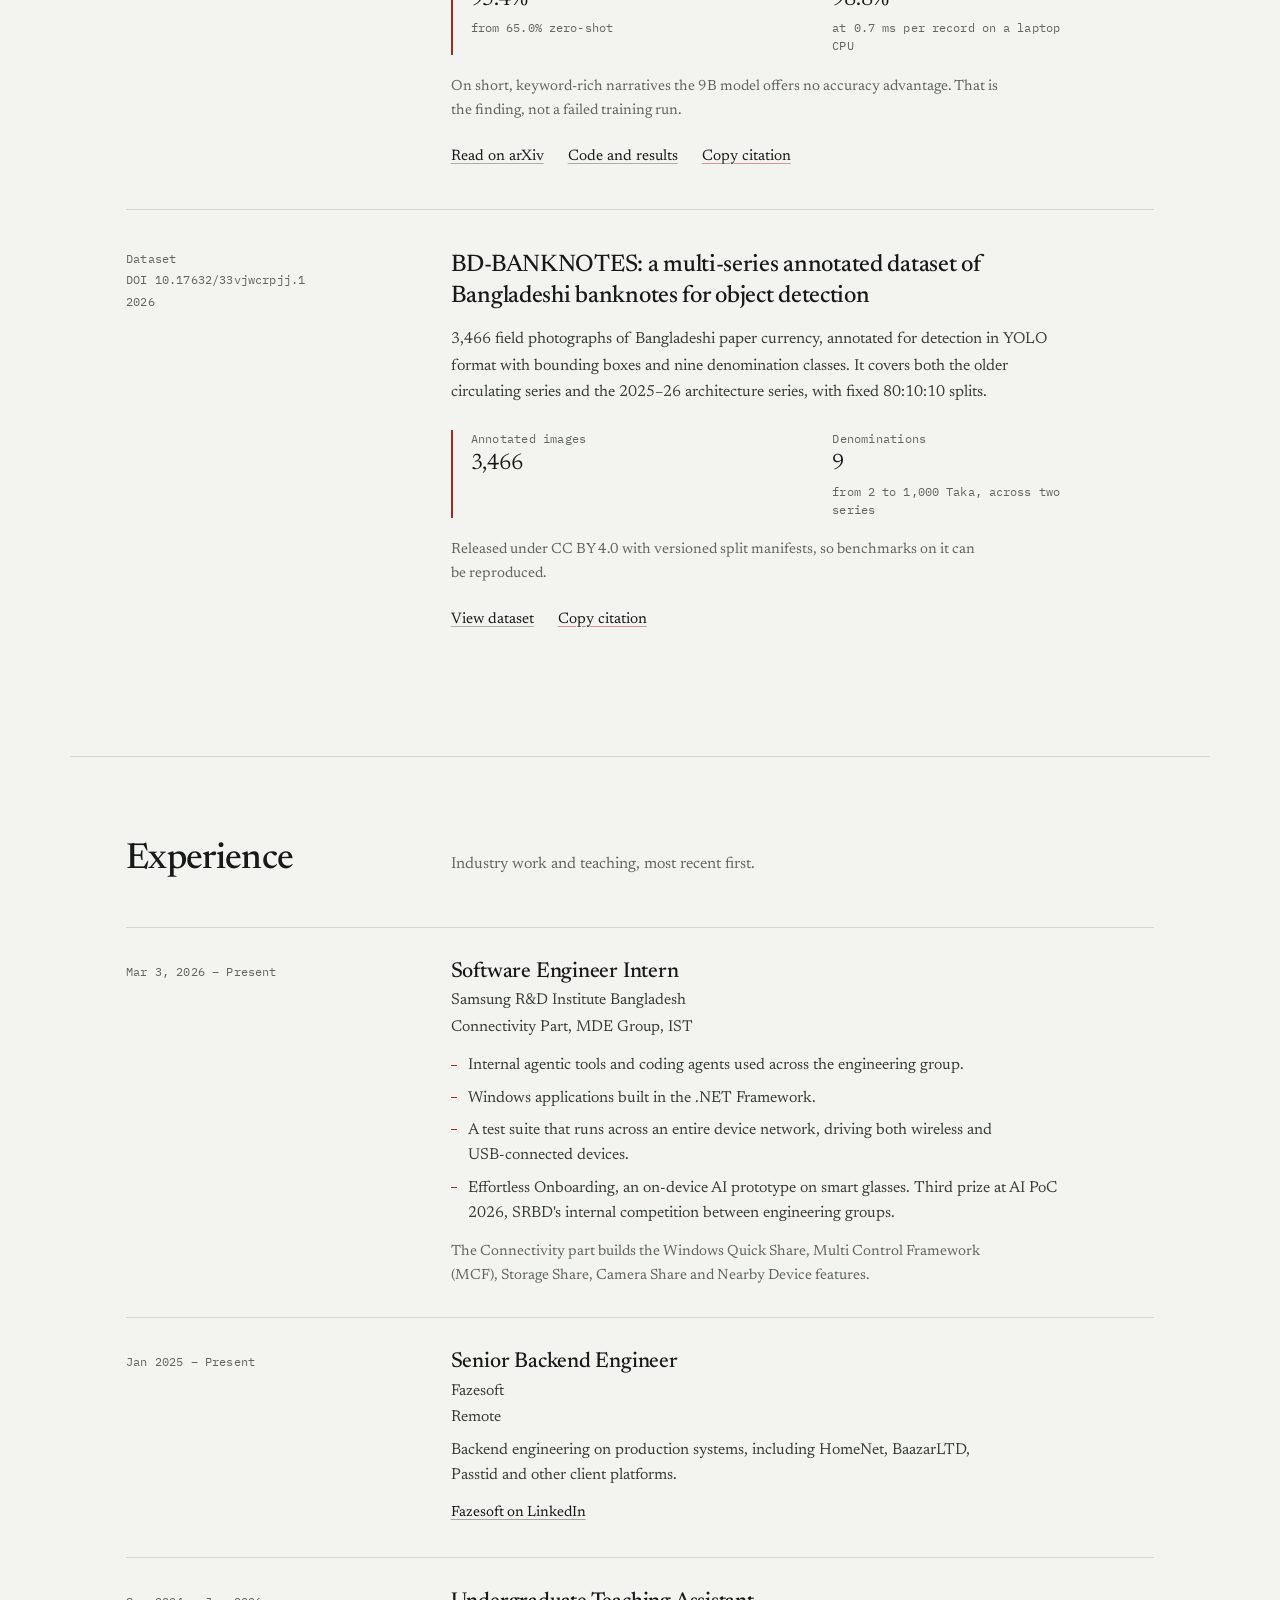
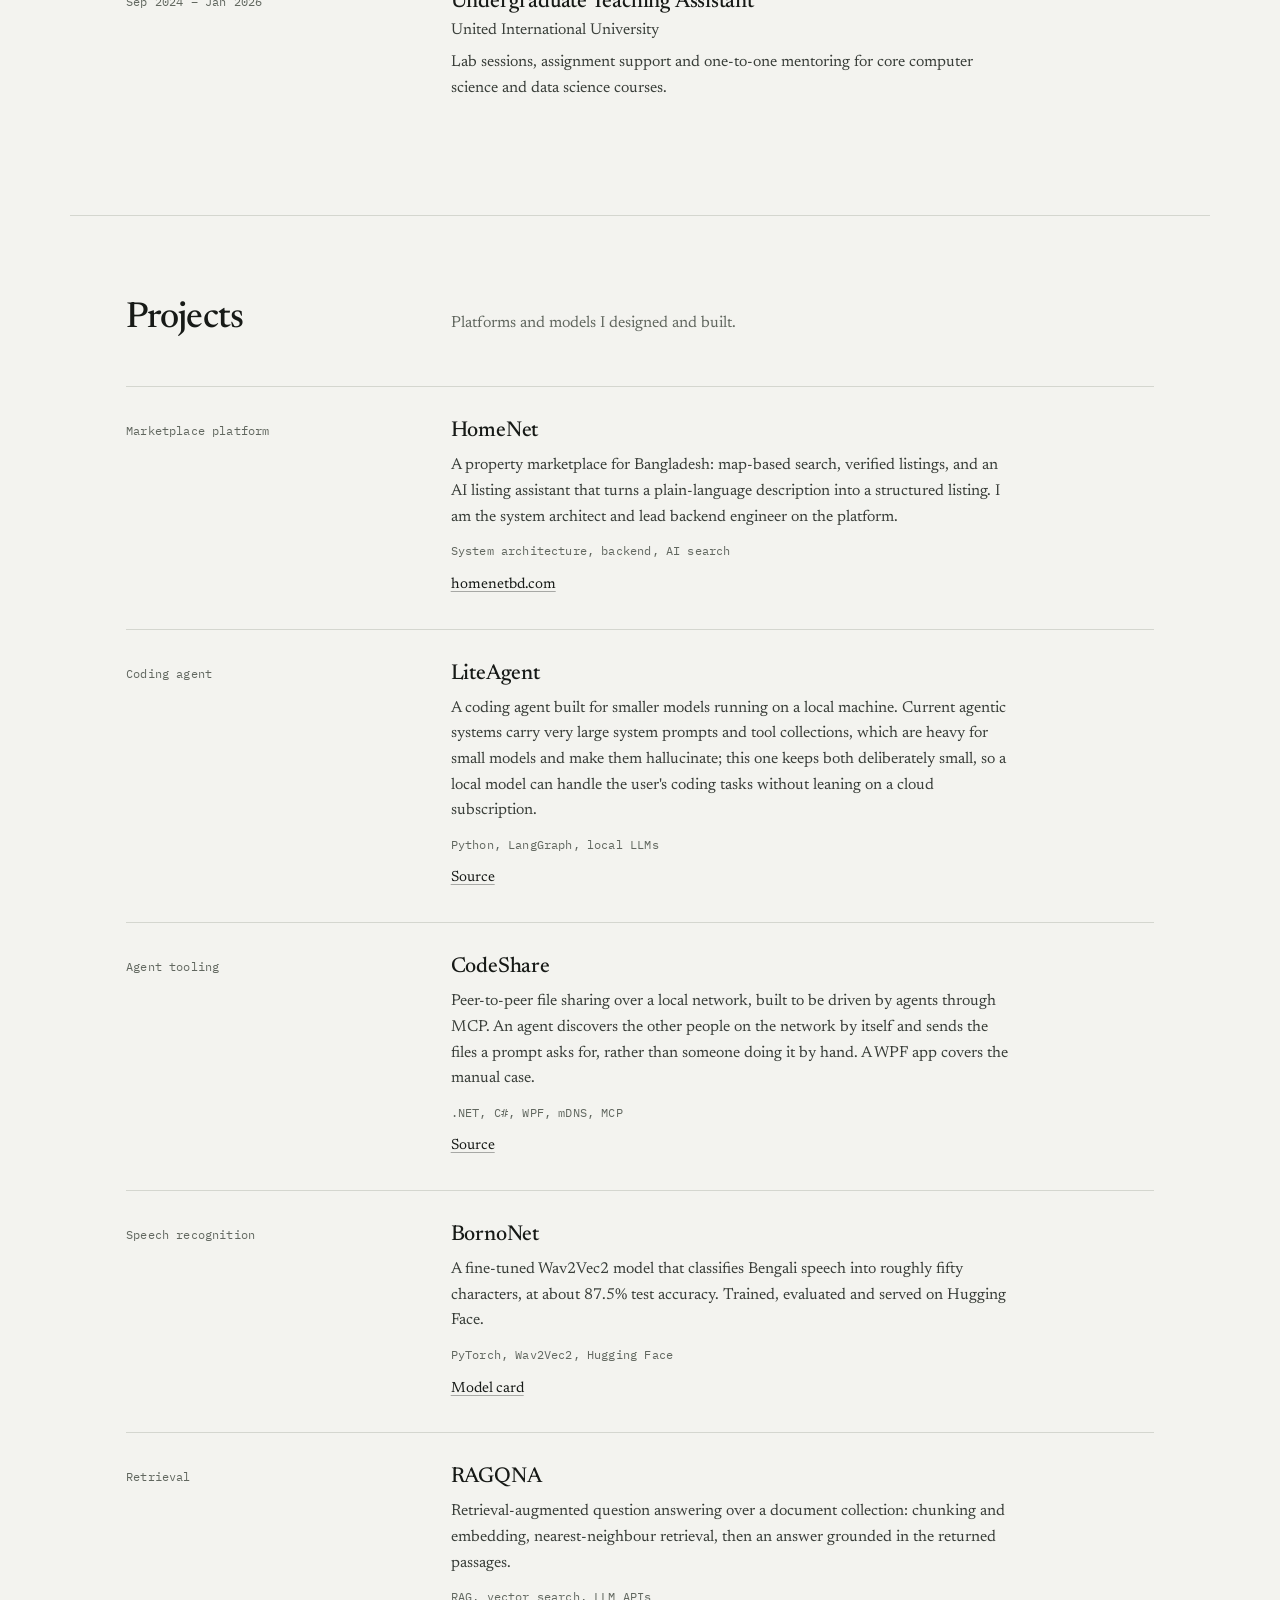
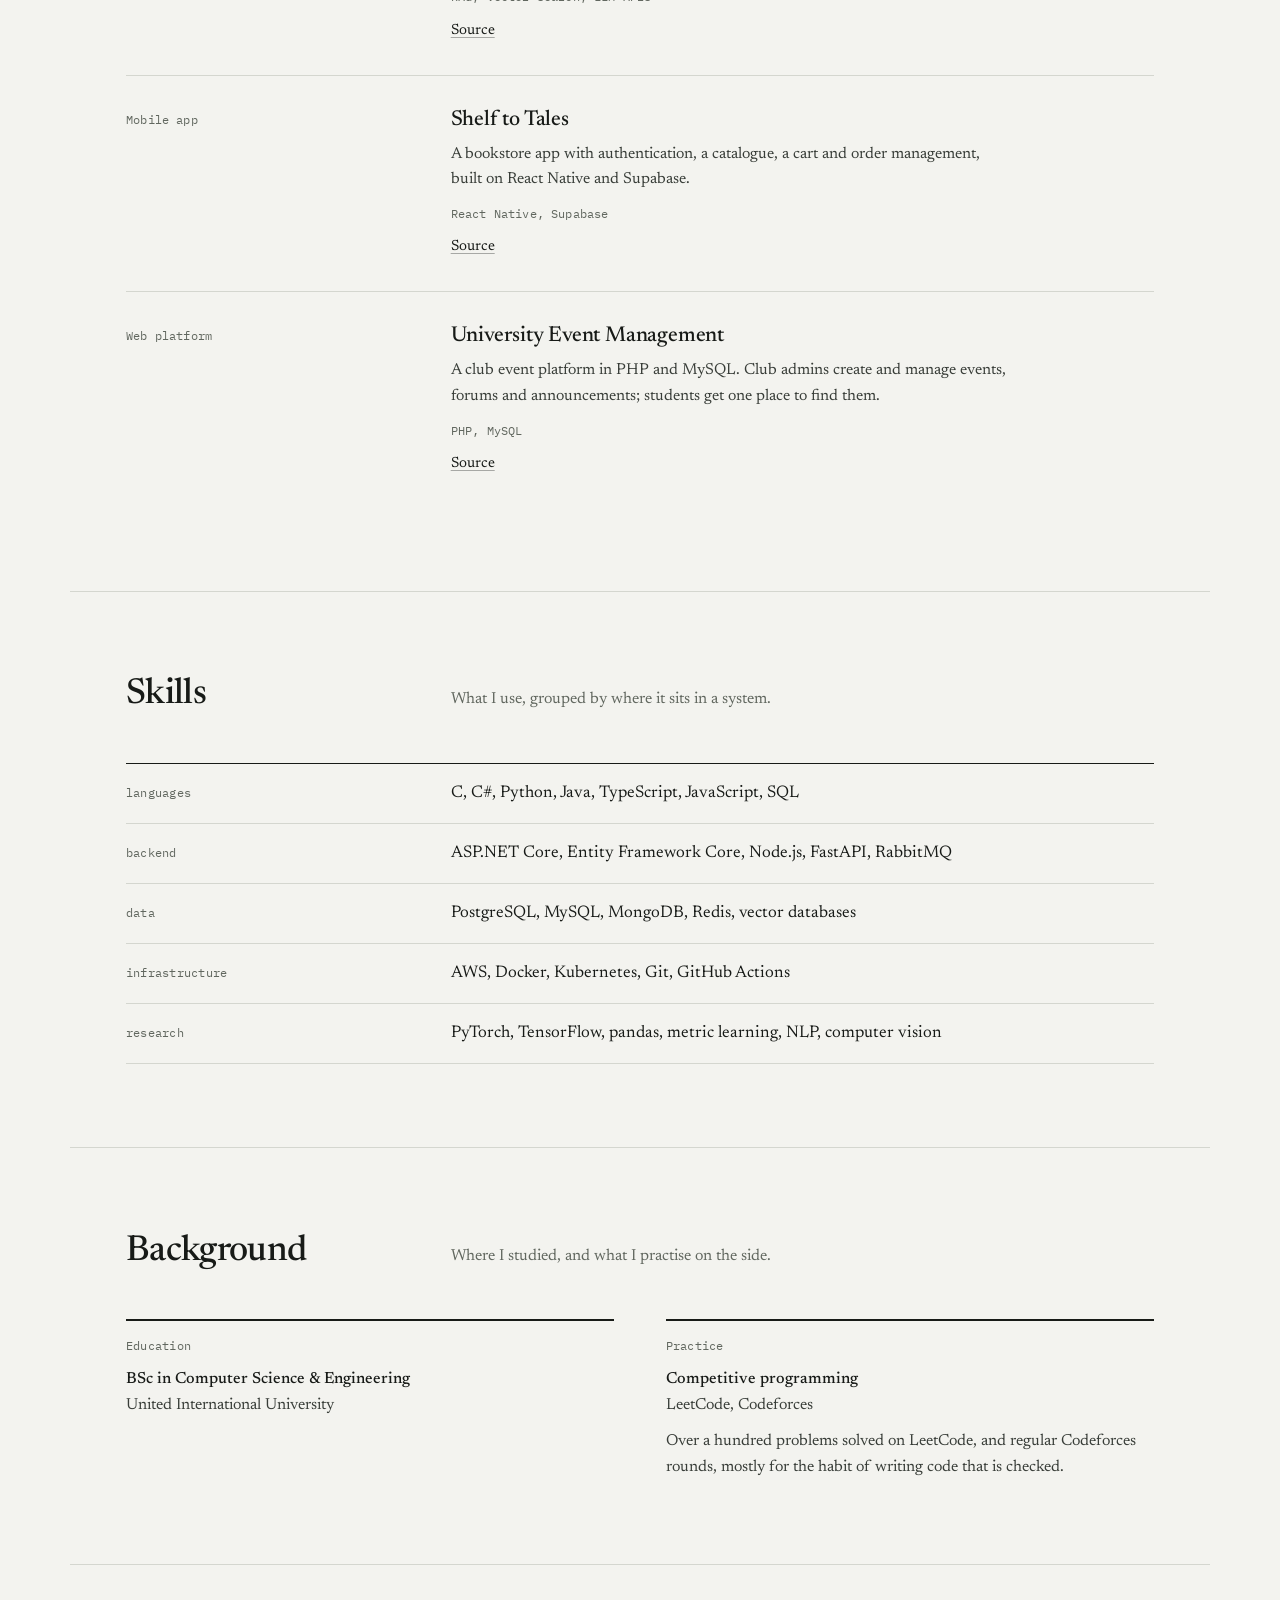
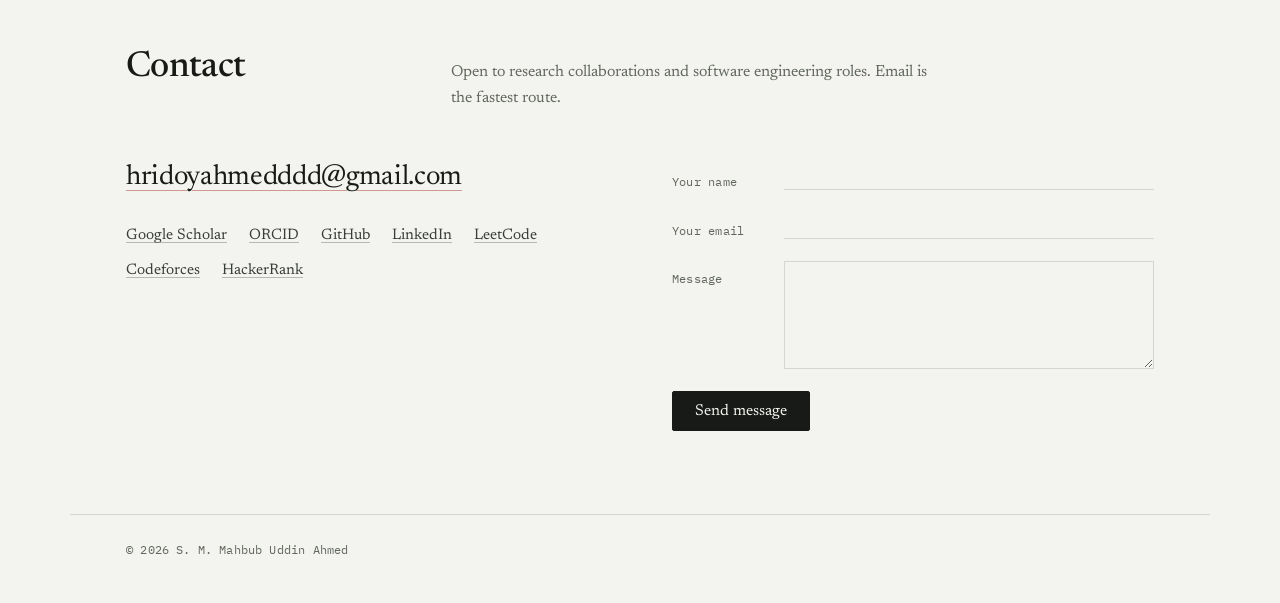
==== commit 79bfaa19: "Add a floating message button that jumps to the contact form - Bottom-right button styled like the s" ====
--- a/index.html
+++ b/index.html
@@ -27,8 +27,8 @@
   <link rel="preconnect" href="https://fonts.googleapis.com">
   <link rel="preconnect" href="https://fonts.gstatic.com" crossorigin>
   <link href="https://fonts.googleapis.com/css2?family=IBM+Plex+Mono:wght@400;500&family=Newsreader:ital,opsz,wght@0,6..72,300..600;1,6..72,300..400&display=swap" rel="stylesheet">
-  <link rel="stylesheet" href="styles.css?v=4">
-  <script src="script.js?v=4" defer></script>
+  <link rel="stylesheet" href="styles.css?v=5">
+  <script src="script.js?v=5" defer></script>
 </head>
 <body>
   <a class="skip-link" href="#main">Skip to content</a>
@@ -492,5 +492,12 @@
   <footer class="footer">
     <p>&copy; <span id="year">2026</span> S. M. Mahbub Uddin Ahmed</p>
   </footer>
+
+  <a class="fab" href="#contact" aria-label="Send a message: go to the contact form">
+    <svg viewBox="0 0 24 24" width="18" height="18" fill="none" stroke="currentColor" stroke-width="1.7" stroke-linecap="round" stroke-linejoin="round" aria-hidden="true">
+      <path d="M21 15a2 2 0 0 1-2 2H7l-4 4V5a2 2 0 0 1 2-2h14a2 2 0 0 1 2 2z"></path>
+    </svg>
+    <span class="fab-label">Message</span>
+  </a>
 </body>
 </html>
--- a/styles.css
+++ b/styles.css
@@ -757,6 +757,51 @@
 }
 
 /* ---------------------------------------------------------------
+   Floating message button
+   --------------------------------------------------------------- */
+
+.fab {
+  position: fixed;
+  right: max(var(--gutter), env(safe-area-inset-right));
+  bottom: max(24px, calc(env(safe-area-inset-bottom) + 12px));
+  z-index: 30;
+  display: inline-flex;
+  align-items: center;
+  gap: 10px;
+  height: 46px;
+  padding: 0 18px 0 15px;
+  font-family: var(--mono);
+  font-size: 0.75rem;
+  letter-spacing: 0.04em;
+  line-height: 1;
+  color: var(--paper);
+  background: var(--ink);
+  border: 1px solid var(--ink);
+  border-radius: 2px;
+  text-decoration: none;
+  box-shadow: 0 6px 20px -8px rgba(0, 0, 0, 0.45);
+  transition: background-color 160ms ease, border-color 160ms ease, color 160ms ease,
+              opacity 220ms ease, transform 220ms ease, visibility 0s linear 0s;
+}
+.fab svg { flex: none; }
+.fab:hover {
+  color: var(--paper);
+  background: var(--accent);
+  border-color: var(--accent);
+}
+.fab:active { transform: translateY(1px); }
+.fab:focus-visible { outline-offset: 4px; }
+
+/* Out of the way while the contact form itself is on screen. */
+.fab.is-hidden {
+  opacity: 0;
+  transform: translateY(12px);
+  visibility: hidden;
+  pointer-events: none;
+  transition: opacity 220ms ease, transform 220ms ease, visibility 0s linear 220ms;
+}
+
+/* ---------------------------------------------------------------
    Reveal (only when motion is allowed)
    --------------------------------------------------------------- */
 
@@ -843,7 +888,25 @@
   .field label { padding-top: 0; }
   .contact-form { gap: 28px; }
 
-  .footer { flex-direction: column; gap: 6px; }
+  .footer { flex-direction: column; gap: 6px; padding-bottom: 96px; }
+
+  /* Icon-only on phones so it never covers much of the text. */
+  .fab {
+    width: 50px;
+    height: 50px;
+    padding: 0;
+    justify-content: center;
+    bottom: max(18px, calc(env(safe-area-inset-bottom) + 10px));
+  }
+  .fab svg { width: 20px; height: 20px; }
+  .fab-label {
+    position: absolute;
+    width: 1px;
+    height: 1px;
+    overflow: hidden;
+    clip: rect(0 0 0 0);
+    white-space: nowrap;
+  }
 }
 
 @media (prefers-reduced-motion: reduce) {
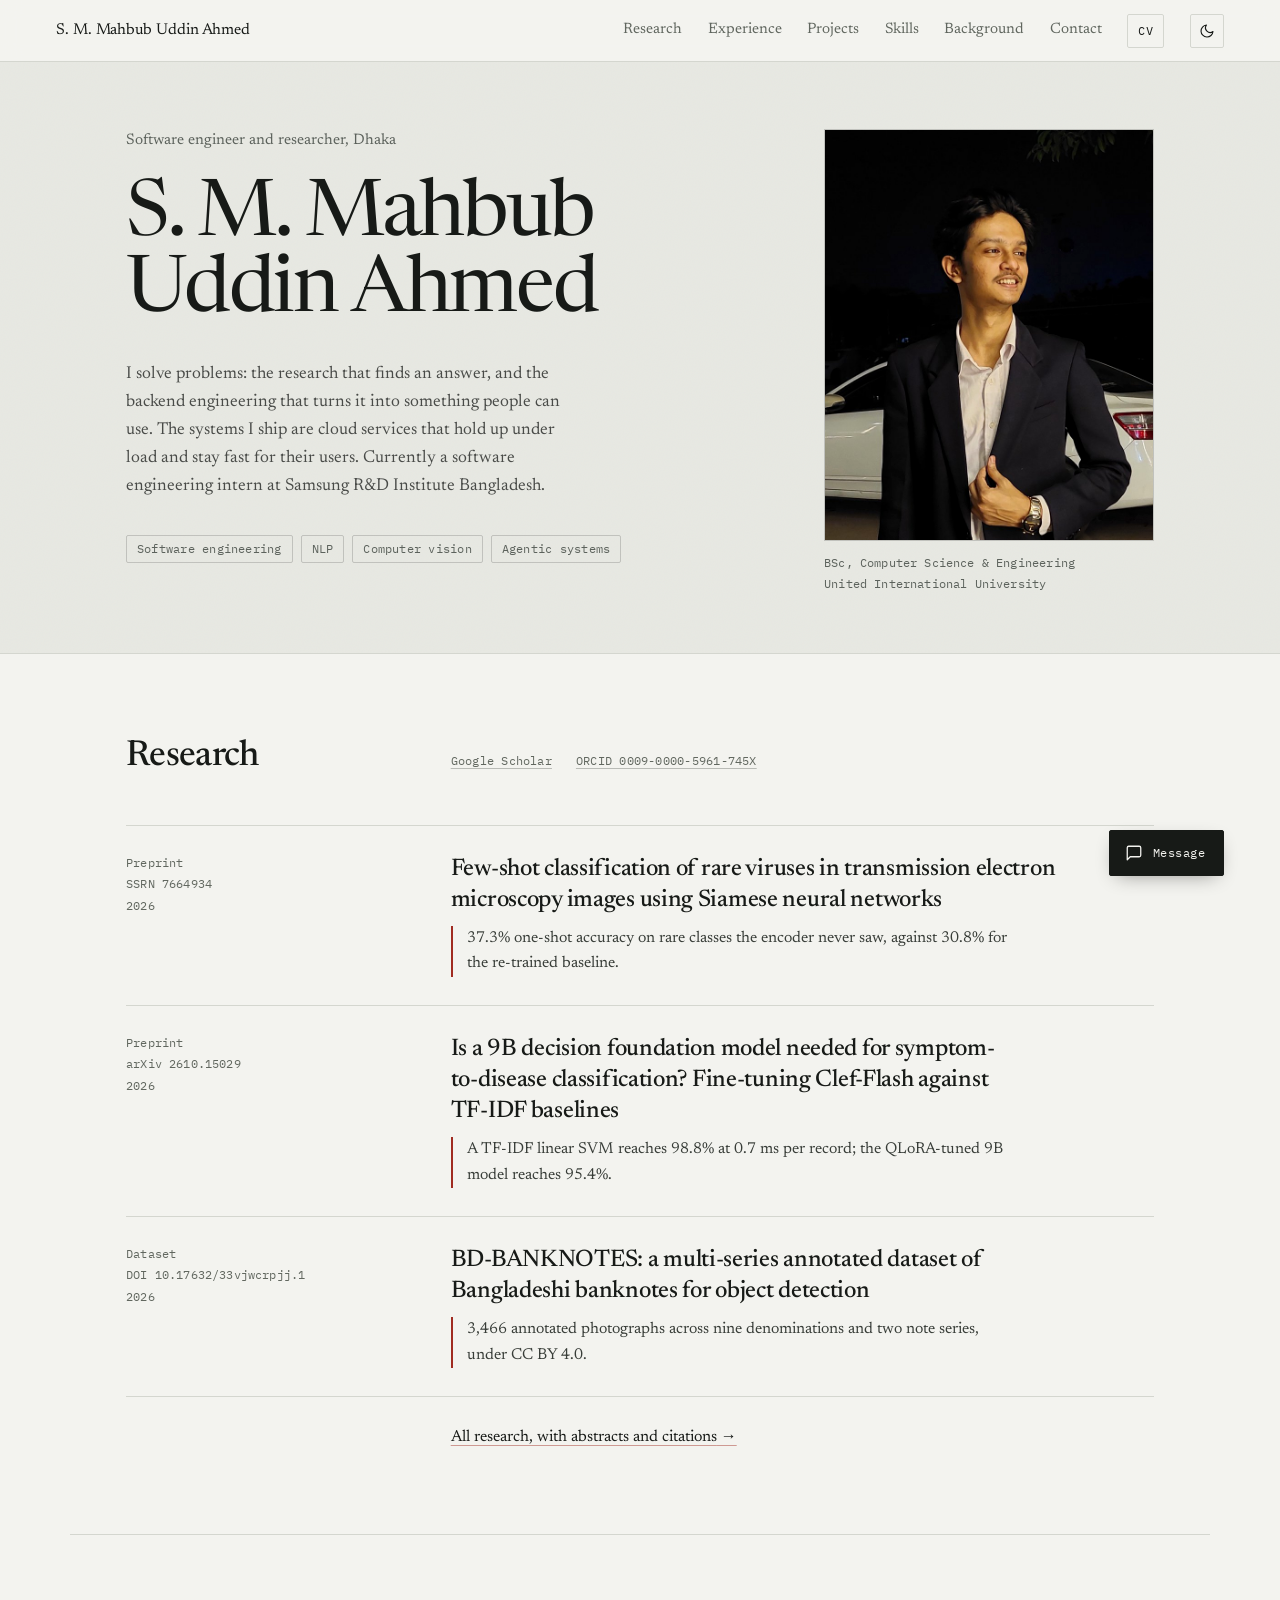
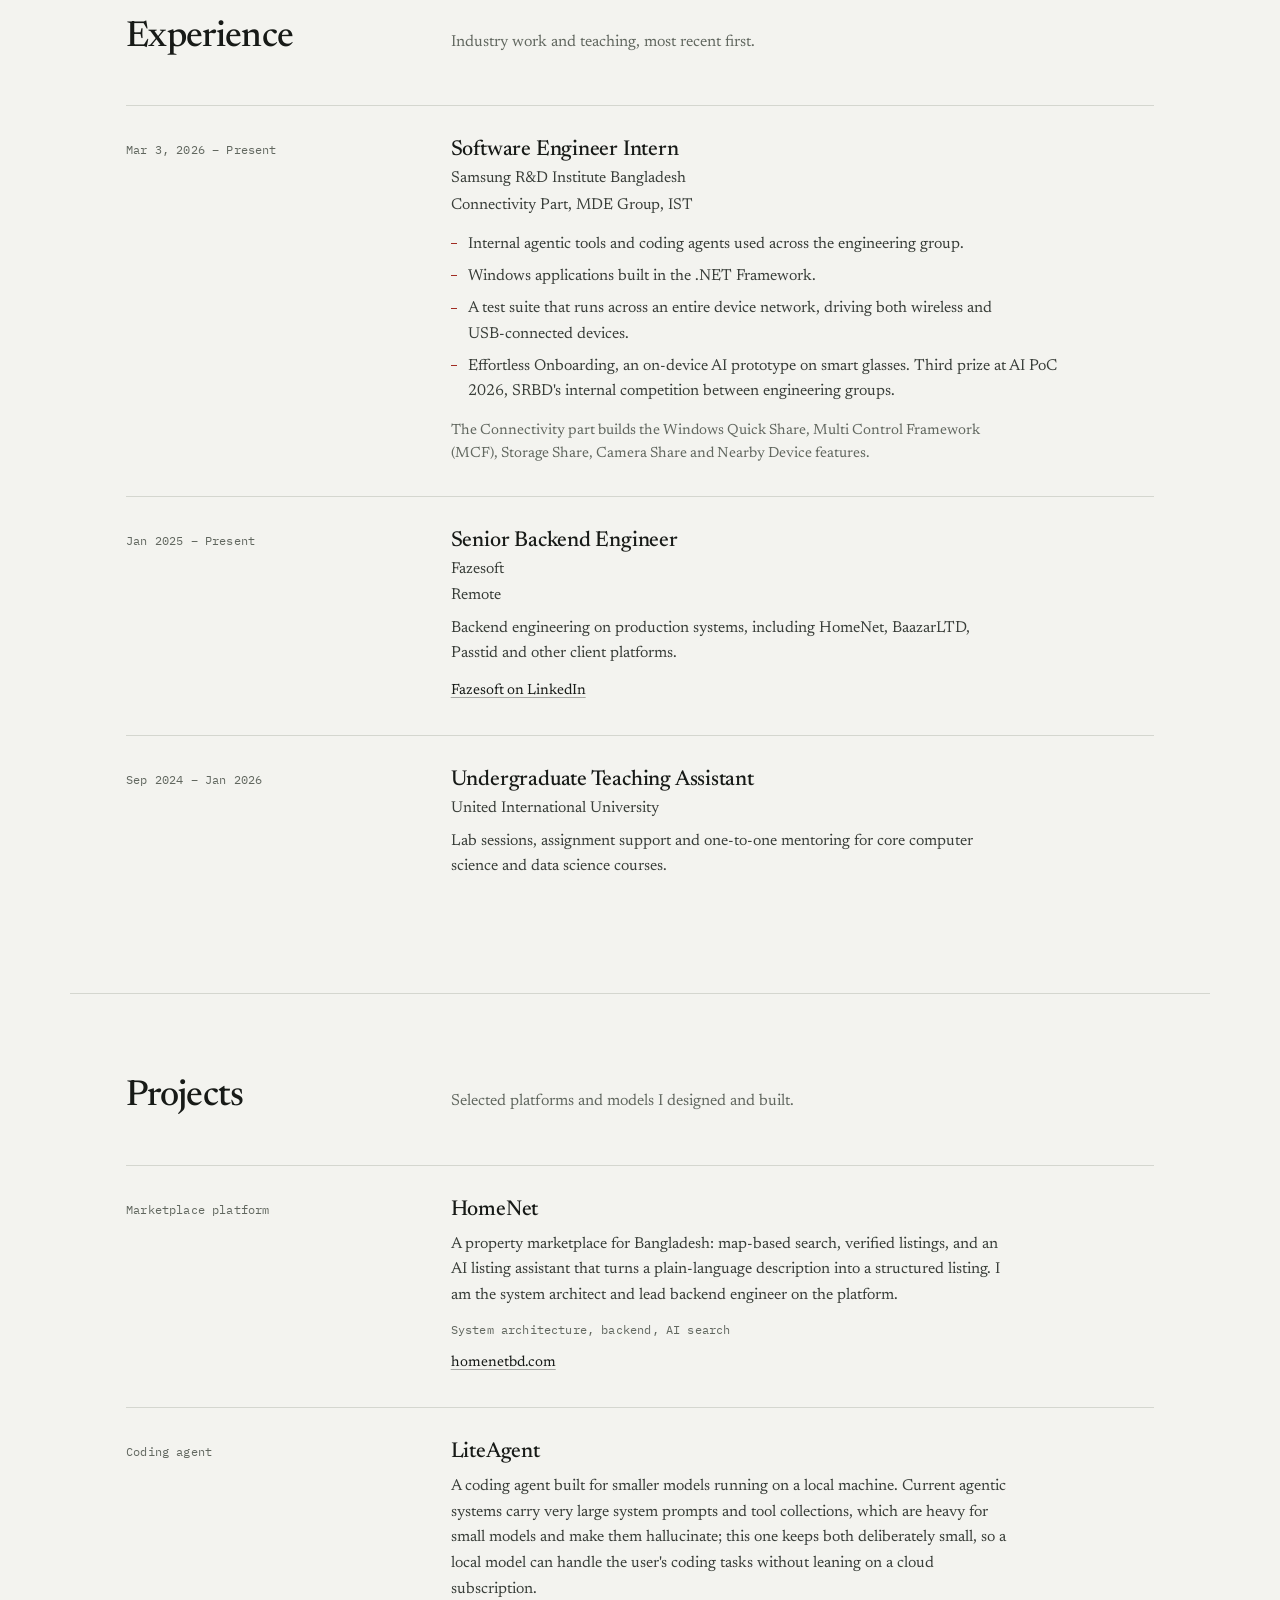
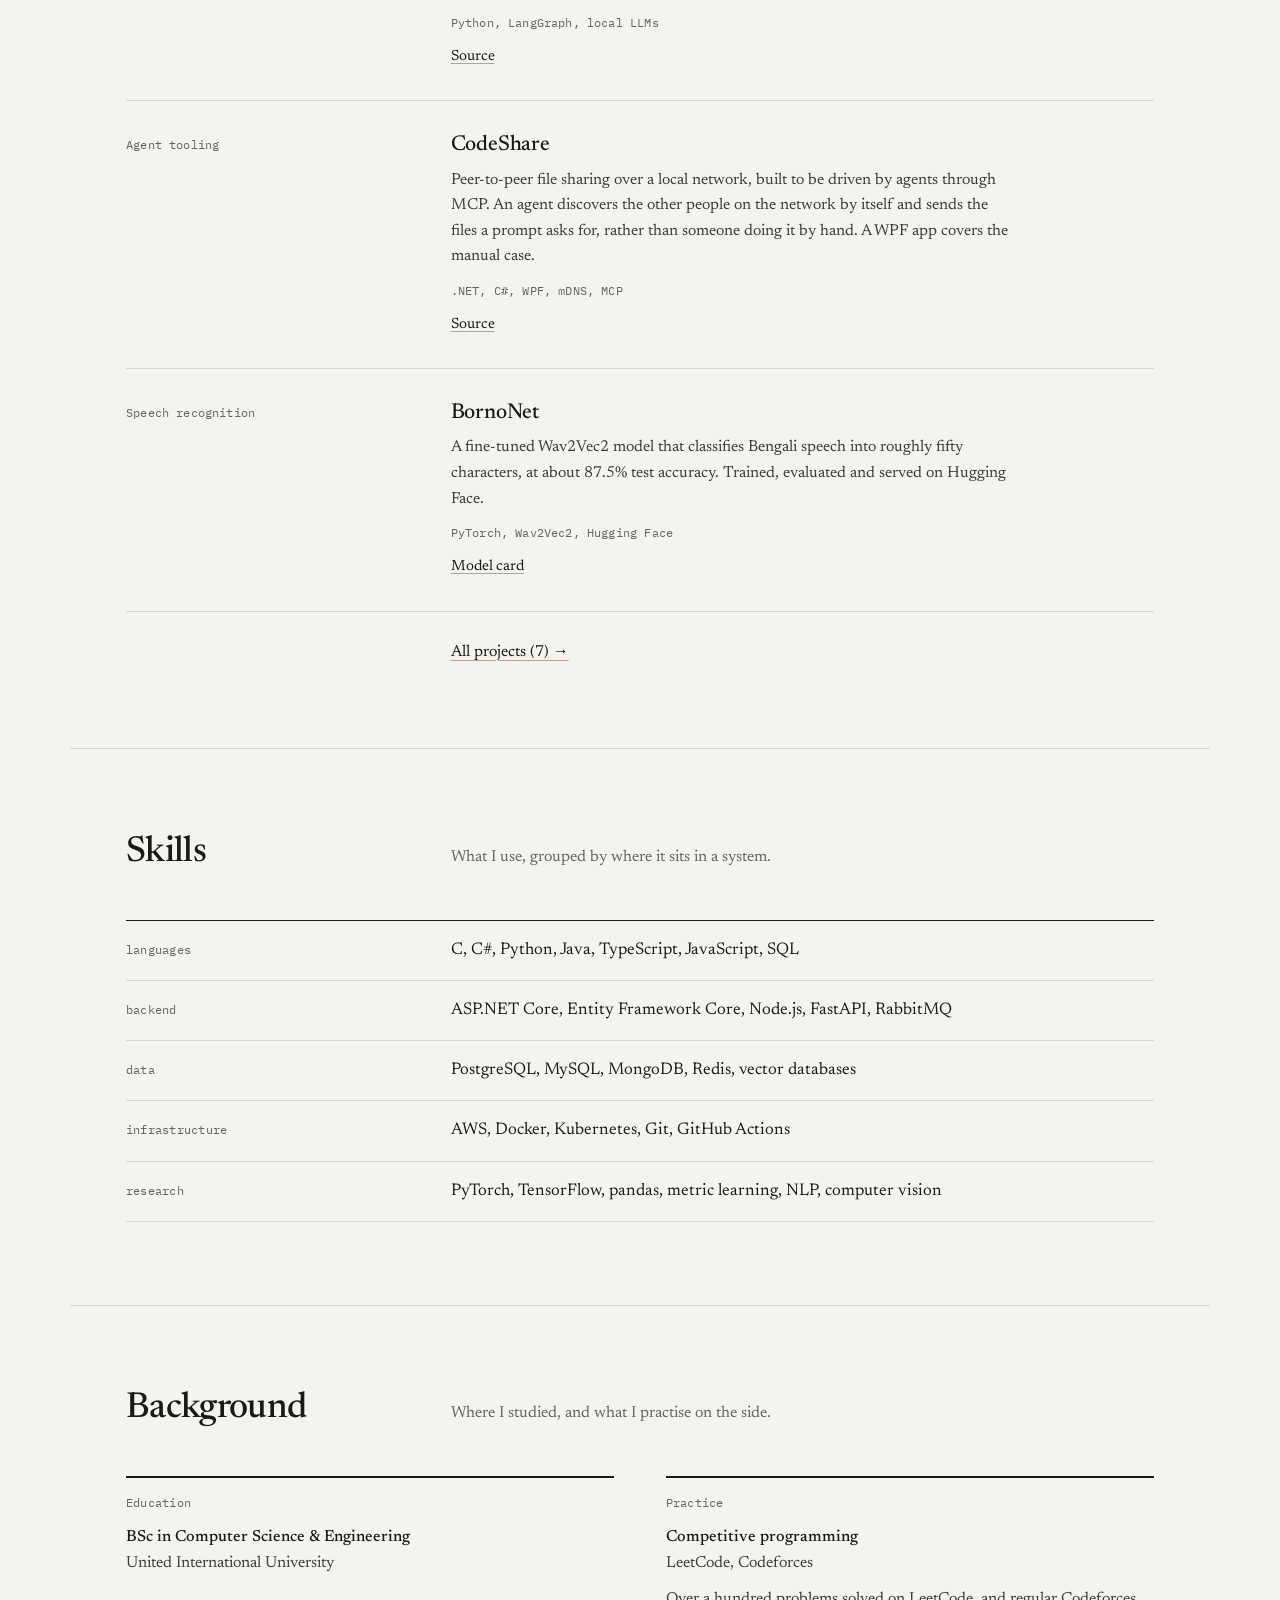
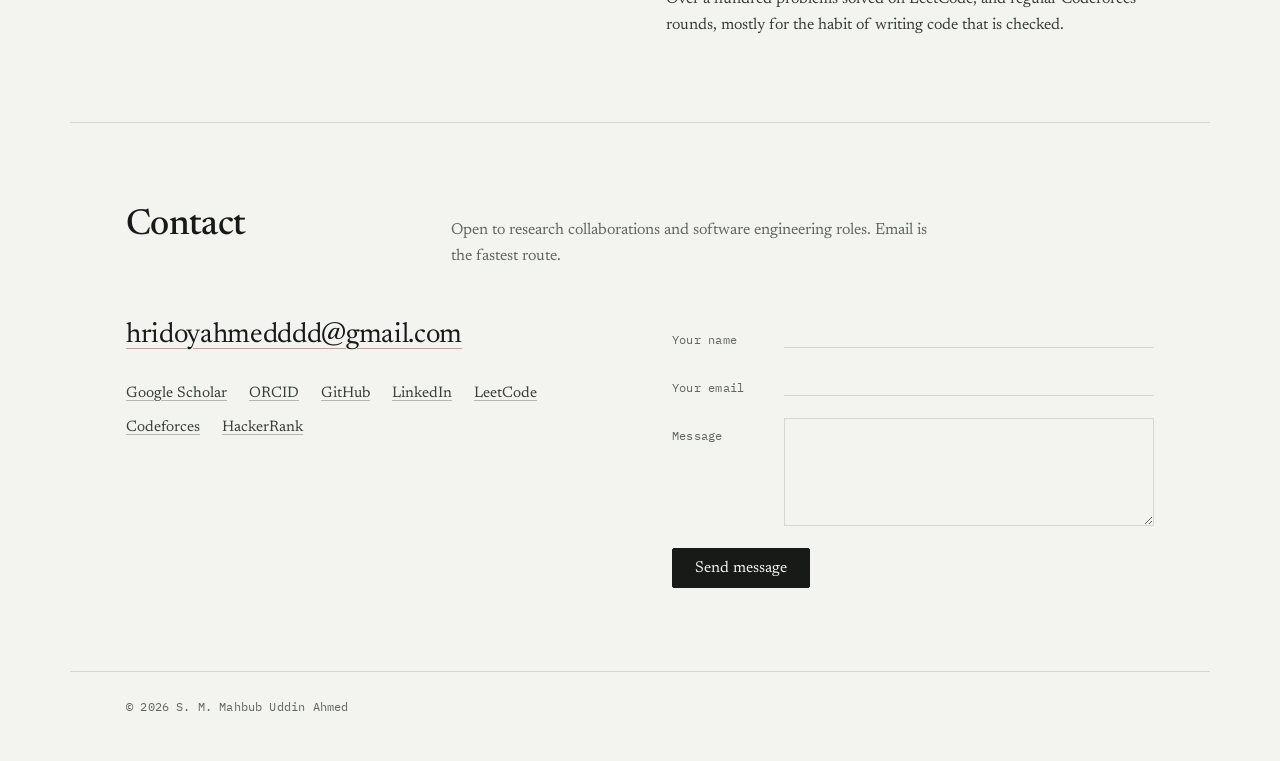
==== commit ad5ef92a: "Move full research and projects to their own pages The homepage now shows each research entry as a t" ====
--- a/index.html
+++ b/index.html
@@ -27,8 +27,8 @@
   <link rel="preconnect" href="https://fonts.googleapis.com">
   <link rel="preconnect" href="https://fonts.gstatic.com" crossorigin>
   <link href="https://fonts.googleapis.com/css2?family=IBM+Plex+Mono:wght@400;500&family=Newsreader:ital,opsz,wght@0,6..72,300..600;1,6..72,300..400&display=swap" rel="stylesheet">
-  <link rel="stylesheet" href="styles.css?v=5">
-  <script src="script.js?v=5" defer></script>
+  <link rel="stylesheet" href="styles.css?v=6">
+  <script src="script.js?v=6" defer></script>
 </head>
 <body>
   <a class="skip-link" href="#main">Skip to content</a>
@@ -98,7 +98,7 @@
       </div>
 
       <ol class="papers">
-        <li class="paper">
+        <li class="paper paper-compact">
           <div class="paper-meta">
             <span>Preprint</span>
             <span>SSRN 7664934</span>
@@ -110,34 +110,11 @@
                 Few-shot classification of rare viruses in transmission electron microscopy images using Siamese neural networks
               </a>
             </h3>
-            <p class="paper-abs">
-              Rare viruses come with five to twenty-five micrographs and no trained model. I train a
-              Siamese encoder on the fourteen common classes of the public TEM virus dataset, then add
-              the eight rare classes only at test time, as class prototypes. The encoder never sees them.
-            </p>
-            <dl class="paper-findings">
-              <div>
-                <dt>14-class test accuracy</dt>
-                <dd>94.8%</dd>
-              </div>
-              <div>
-                <dt>Unseen rare classes, one shot</dt>
-                <dd>37.3% <span>against 30.8% for the re-trained baseline</span></dd>
-              </div>
-            </dl>
-            <p class="paper-note">
-              At five shots the baseline edges ahead (67.9% against 64.6%). The gain is in the
-              one-shot regime, and the paper reports it that way.
-            </p>
-            <div class="paper-links">
-              <a href="https://papers.ssrn.com/sol3/papers.cfm?abstract_id=7664934" target="_blank" rel="noopener">Read preprint</a>
-              <a href="https://github.com/hrid0yyy/tem-virus-siamese-fewshot" target="_blank" rel="noopener">Code and manuscript</a>
-              <button type="button" class="copy-btn" data-cite="Ahmed, S. M. M. U. (2026). Few-shot classification of rare viruses in transmission electron microscopy images using Siamese neural networks [Preprint]. SSRN 7664934. https://papers.ssrn.com/sol3/papers.cfm?abstract_id=7664934">Copy citation</button>
-            </div>
-          </div>
-        </li>
-
-        <li class="paper">
+            <p class="paper-key">37.3% one-shot accuracy on rare classes the encoder never saw, against 30.8% for the re-trained baseline.</p>
+          </div>
+        </li>
+
+        <li class="paper paper-compact">
           <div class="paper-meta">
             <span>Preprint</span>
             <span>arXiv 2610.15029</span>
@@ -149,35 +126,11 @@
                 Is a 9B decision foundation model needed for symptom-to-disease classification? Fine-tuning Clef-Flash against TF&#8209;IDF baselines
               </a>
             </h3>
-            <p class="paper-abs">
-              Clef-Flash is a 9B decision foundation model. I fine-tune it with 4-bit QLoRA on the
-              twenty-four-class Symptom2Disease set, then train TF&#8209;IDF linear baselines on exactly the
-              same stratified split. A leave-one-symptom-out ablation on four narratives shows which
-              clause carried each prediction.
-            </p>
-            <dl class="paper-findings">
-              <div>
-                <dt>Clef-Flash, after QLoRA</dt>
-                <dd>95.4% <span>from 65.0% zero-shot</span></dd>
-              </div>
-              <div>
-                <dt>TF&#8209;IDF with a linear SVM</dt>
-                <dd>98.8% <span>at 0.7 ms per record on a laptop CPU</span></dd>
-              </div>
-            </dl>
-            <p class="paper-note">
-              On short, keyword-rich narratives the 9B model offers no accuracy advantage. That is the
-              finding, not a failed training run.
-            </p>
-            <div class="paper-links">
-              <a href="https://arxiv.org/abs/2610.15029" target="_blank" rel="noopener">Read on arXiv</a>
-              <a href="https://github.com/hrid0yyy/clef-clinical-triage" target="_blank" rel="noopener">Code and results</a>
-              <button type="button" class="copy-btn" data-cite="Ahmed, S. M. M. U. (2026). Is a 9B Decision Foundation Model Needed for Symptom-to-Disease Classification? Fine-Tuning Clef-Flash Against TF-IDF Baselines (arXiv:2610.15029). arXiv. https://arxiv.org/abs/2610.15029">Copy citation</button>
-            </div>
-          </div>
-        </li>
-
-        <li class="paper">
+            <p class="paper-key">A TF&#8209;IDF linear SVM reaches 98.8% at 0.7 ms per record; the QLoRA-tuned 9B model reaches 95.4%.</p>
+          </div>
+        </li>
+
+        <li class="paper paper-compact">
           <div class="paper-meta">
             <span>Dataset</span>
             <span>DOI 10.17632/33vjwcrpjj.1</span>
@@ -189,32 +142,12 @@
                 BD-BANKNOTES: a multi-series annotated dataset of Bangladeshi banknotes for object detection
               </a>
             </h3>
-            <p class="paper-abs">
-              3,466 field photographs of Bangladeshi paper currency, annotated for detection in YOLO
-              format with bounding boxes and nine denomination classes. It covers both the older
-              circulating series and the 2025–26 architecture series, with fixed 80:10:10 splits.
-            </p>
-            <dl class="paper-findings">
-              <div>
-                <dt>Annotated images</dt>
-                <dd>3,466</dd>
-              </div>
-              <div>
-                <dt>Denominations</dt>
-                <dd>9 <span>from 2 to 1,000 Taka, across two series</span></dd>
-              </div>
-            </dl>
-            <p class="paper-note">
-              Released under CC BY 4.0 with versioned split manifests, so benchmarks on it can be
-              reproduced.
-            </p>
-            <div class="paper-links">
-              <a href="https://data.mendeley.com/datasets/33vjwcrpjj/1" target="_blank" rel="noopener">View dataset</a>
-              <button type="button" class="copy-btn" data-cite="Ahmed, S. M. M. U., Chowdhury, M. A., &amp; Riyan, T. I. (2026). BD-BANKNOTES: A Multi-Series Annotated Dataset of Bangladeshi Banknotes for Object Detection (Version 1) [Data set]. Mendeley Data. https://doi.org/10.17632/33vjwcrpjj.1">Copy citation</button>
-            </div>
+            <p class="paper-key">3,466 annotated photographs across nine denominations and two note series, under CC BY 4.0.</p>
           </div>
         </li>
       </ol>
+
+      <p class="section-more"><a href="research.html">All research, with abstracts and citations</a></p>
     </section>
 
     <!-- Experience -->
@@ -285,7 +218,7 @@
       <div class="section-head">
         <h2>Projects</h2>
         <p class="section-note">
-          Platforms and models I designed and built.
+          Selected platforms and models I designed and built.
         </p>
       </div>
 
@@ -332,6 +265,7 @@
             <a class="work-link" href="https://github.com/hrid0yyy/CodeShare" target="_blank" rel="noopener">Source</a>
           </div>
         </li>
+
         <li class="work-item">
           <p class="work-kind">Speech recognition</p>
           <div class="work-body">
@@ -344,46 +278,9 @@
             <a class="work-link" href="https://huggingface.co/hrid0yyy/BornoNet" target="_blank" rel="noopener">Model card</a>
           </div>
         </li>
-
-        <li class="work-item">
-          <p class="work-kind">Retrieval</p>
-          <div class="work-body">
-            <h3><a href="https://github.com/hrid0yyy/RAGQNA" target="_blank" rel="noopener">RAGQNA</a></h3>
-            <p class="work-desc">
-              Retrieval-augmented question answering over a document collection: chunking and
-              embedding, nearest-neighbour retrieval, then an answer grounded in the returned passages.
-            </p>
-            <p class="work-stack">RAG, vector search, LLM APIs</p>
-            <a class="work-link" href="https://github.com/hrid0yyy/RAGQNA" target="_blank" rel="noopener">Source</a>
-          </div>
-        </li>
-
-        <li class="work-item">
-          <p class="work-kind">Mobile app</p>
-          <div class="work-body">
-            <h3><a href="https://github.com/hrid0yyy/shelft-to-tales" target="_blank" rel="noopener">Shelf to Tales</a></h3>
-            <p class="work-desc">
-              A bookstore app with authentication, a catalogue, a cart and order management,
-              built on React Native and Supabase.
-            </p>
-            <p class="work-stack">React Native, Supabase</p>
-            <a class="work-link" href="https://github.com/hrid0yyy/shelft-to-tales" target="_blank" rel="noopener">Source</a>
-          </div>
-        </li>
-
-        <li class="work-item">
-          <p class="work-kind">Web platform</p>
-          <div class="work-body">
-            <h3><a href="https://github.com/hrid0yyy/University-Eventmanagement" target="_blank" rel="noopener">University Event Management</a></h3>
-            <p class="work-desc">
-              A club event platform in PHP and MySQL. Club admins create and manage events, forums
-              and announcements; students get one place to find them.
-            </p>
-            <p class="work-stack">PHP, MySQL</p>
-            <a class="work-link" href="https://github.com/hrid0yyy/University-Eventmanagement" target="_blank" rel="noopener">Source</a>
-          </div>
-        </li>
       </ul>
+
+      <p class="section-more"><a href="projects.html">All projects (7)</a></p>
     </section>
 
     <!-- Skills -->
--- a/styles.css
+++ b/styles.css
@@ -287,6 +287,49 @@
 }
 
 /* ---------------------------------------------------------------
+   Page head (research.html, projects.html)
+   --------------------------------------------------------------- */
+
+.page-head {
+  background: var(--hero);
+  color: var(--hero-ink);
+  border-bottom: 1px solid var(--rule);
+}
+
+.page-head-inner {
+  max-width: var(--max);
+  margin: 0 auto;
+  padding: clamp(36px, 4.6vw, 60px) var(--gutter) clamp(32px, 4vw, 48px);
+}
+
+.page-crumb {
+  font-family: var(--mono);
+  font-size: 0.72rem;
+  letter-spacing: 0.02em;
+  color: var(--hero-ash);
+  margin-bottom: clamp(14px, 2vw, 20px);
+}
+.page-crumb a { color: inherit; }
+.page-crumb a:hover { color: var(--hero-ink); }
+
+.page-title {
+  font-size: clamp(2.3rem, 5.2vw, 3.8rem);
+  font-weight: 400;
+  line-height: 1;
+  letter-spacing: -0.026em;
+}
+
+.page-lede {
+  margin-top: clamp(16px, 2vw, 22px);
+  font-size: clamp(1.02rem, 1.35vw, 1.12rem);
+  line-height: 1.62;
+  color: color-mix(in srgb, var(--hero-ink) 76%, var(--hero));
+  max-width: 58ch;
+}
+
+.page-head .section-links { margin-top: 18px; }
+
+/* ---------------------------------------------------------------
    Section scaffolding
    --------------------------------------------------------------- */
 
@@ -451,6 +494,39 @@
 }
 .copy-btn:hover { color: var(--accent); }
 .copy-btn[data-done="true"] { color: var(--accent); text-decoration-color: var(--accent); }
+
+/* Compact entries on the homepage: title and one headline result. */
+.papers > li.paper-compact { padding: clamp(20px, 2.6vw, 28px) 0; }
+
+.paper-key {
+  margin-top: 10px;
+  font-size: 0.99rem;
+  line-height: 1.6;
+  color: var(--ink-soft);
+  max-width: 62ch;
+  padding-left: 14px;
+  border-left: 2px solid var(--accent);
+  text-wrap: pretty;
+}
+
+/* "All research" / "All projects" link closing a homepage section. */
+.section-more {
+  display: grid;
+  grid-template-columns: minmax(0, 0.28fr) minmax(0, 0.72fr);
+  gap: clamp(16px, 4vw, 64px);
+  padding-top: clamp(20px, 2.6vw, 28px);
+  border-top: 1px solid var(--rule);
+}
+
+.section-more a {
+  grid-column: 2;
+  justify-self: start;
+  font-size: 1rem;
+  color: var(--ink);
+  text-decoration-color: color-mix(in srgb, var(--accent) 45%, transparent);
+}
+.section-more a::after { content: " \2192"; }
+.section-more a:hover { color: var(--accent); text-decoration-color: var(--accent); }
 
 /* ---------------------------------------------------------------
    Projects
@@ -873,12 +949,15 @@
 
   .papers > li,
   .work > li,
+  .section-more,
   .spec-row {
     grid-template-columns: 1fr;
     gap: 10px;
   }
 
   .papers > li { padding-block: 26px; }
+  .papers > li.paper-compact { padding-block: 22px; }
+  .section-more a { grid-column: 1; }
   .work > li { padding-right: 0; }
 
   .paper-findings { grid-template-columns: 1fr; gap: 14px; }
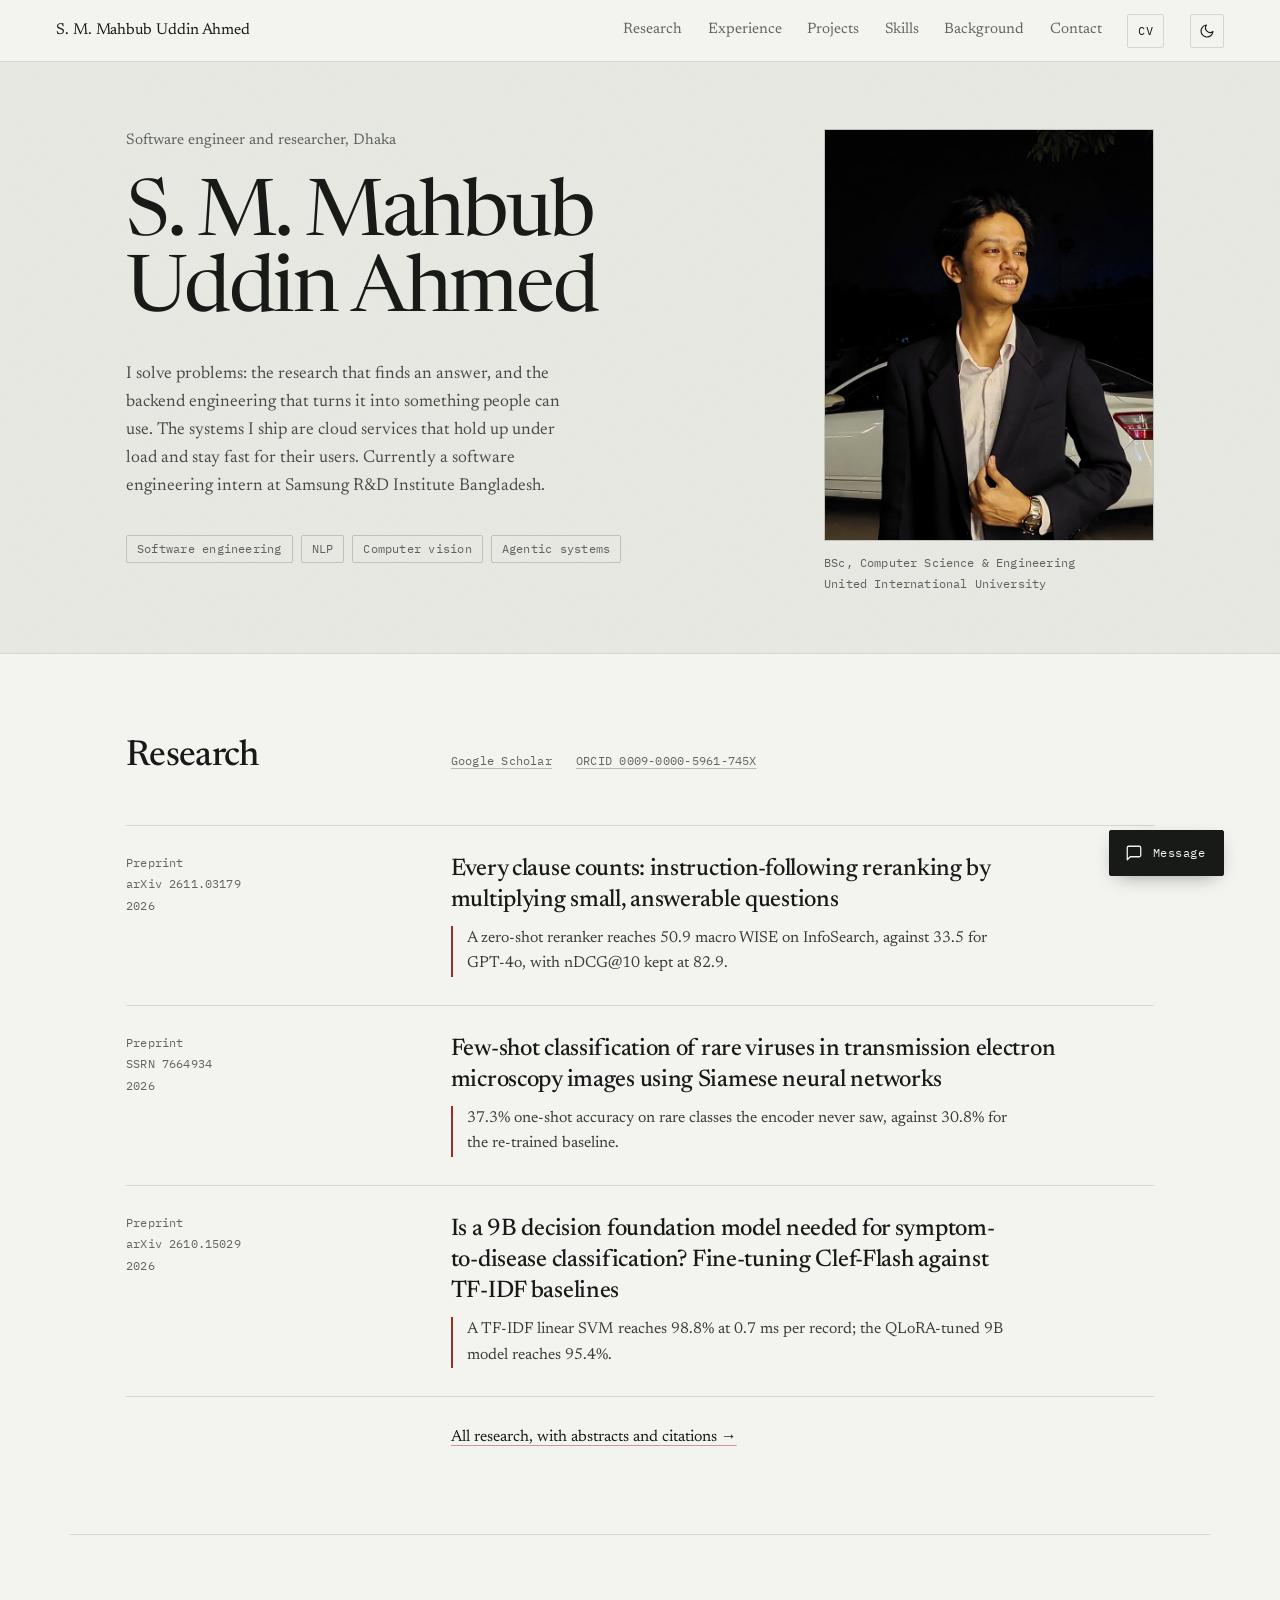
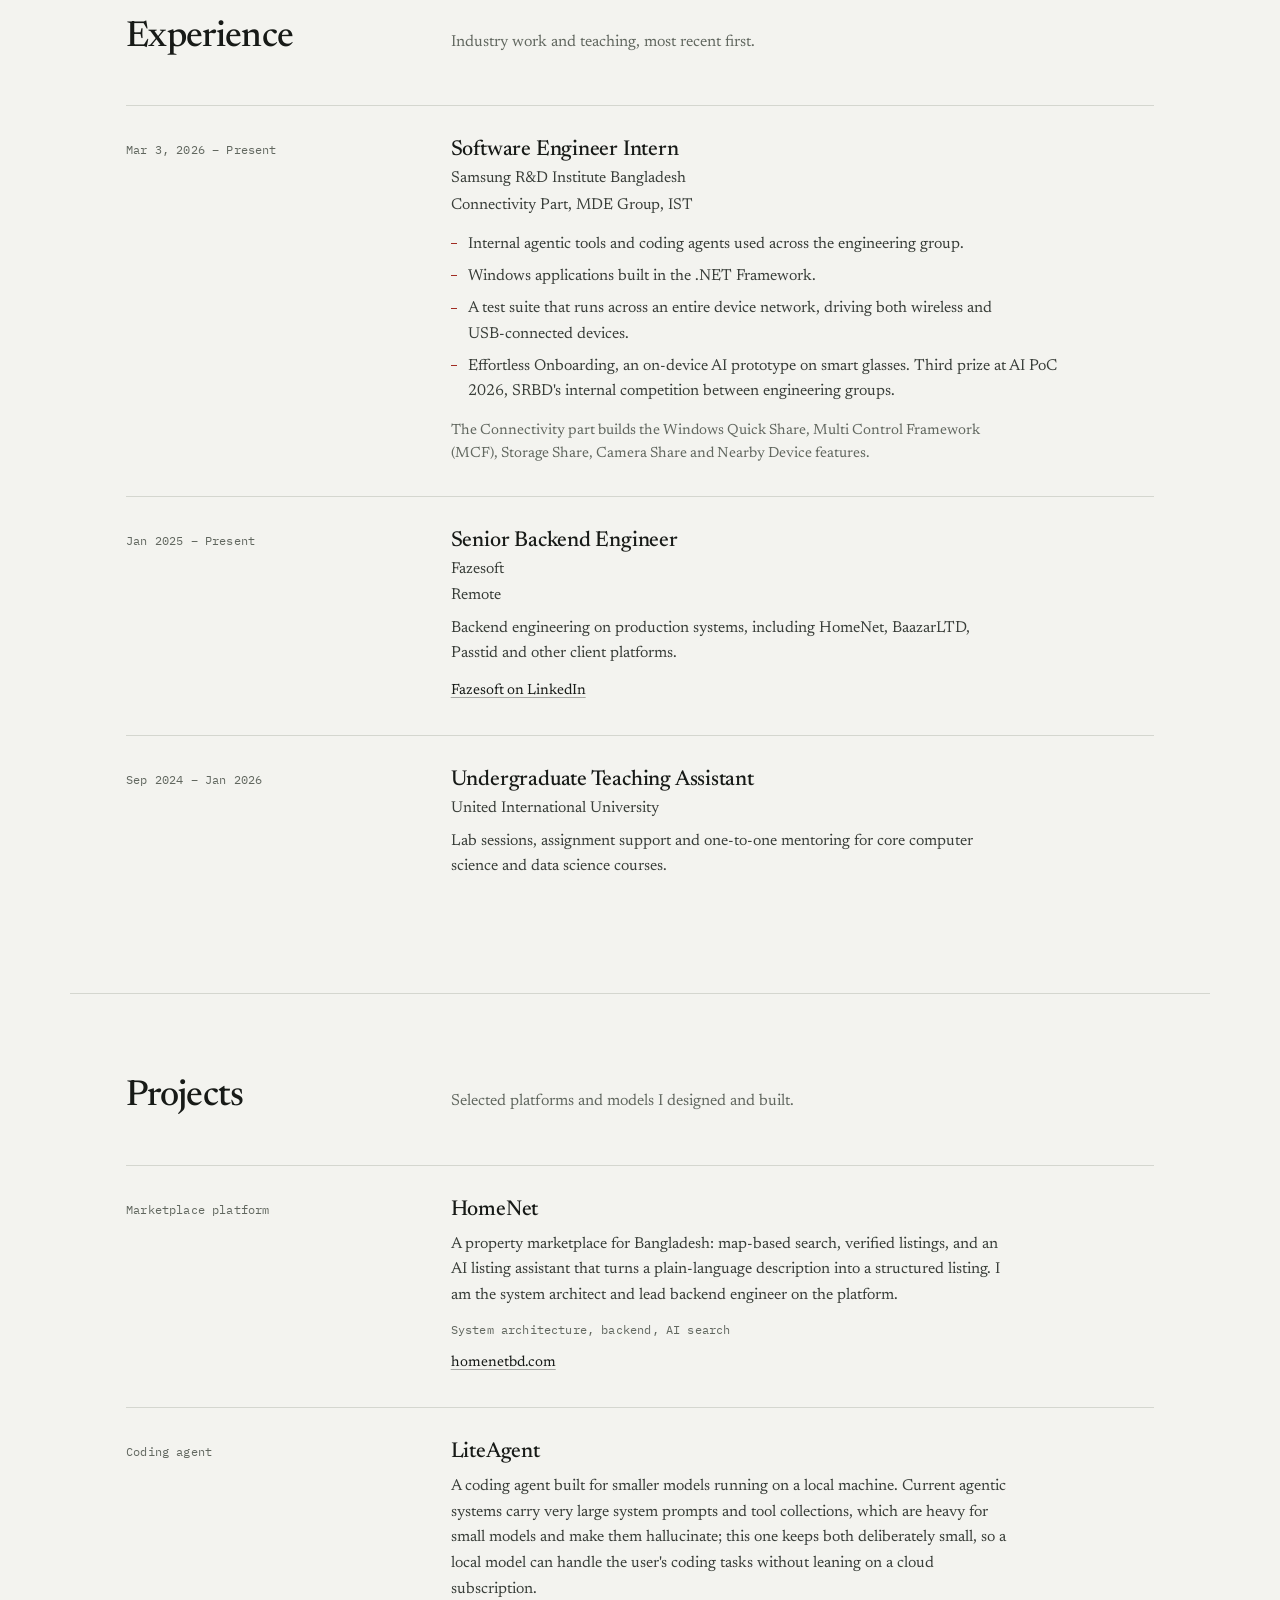
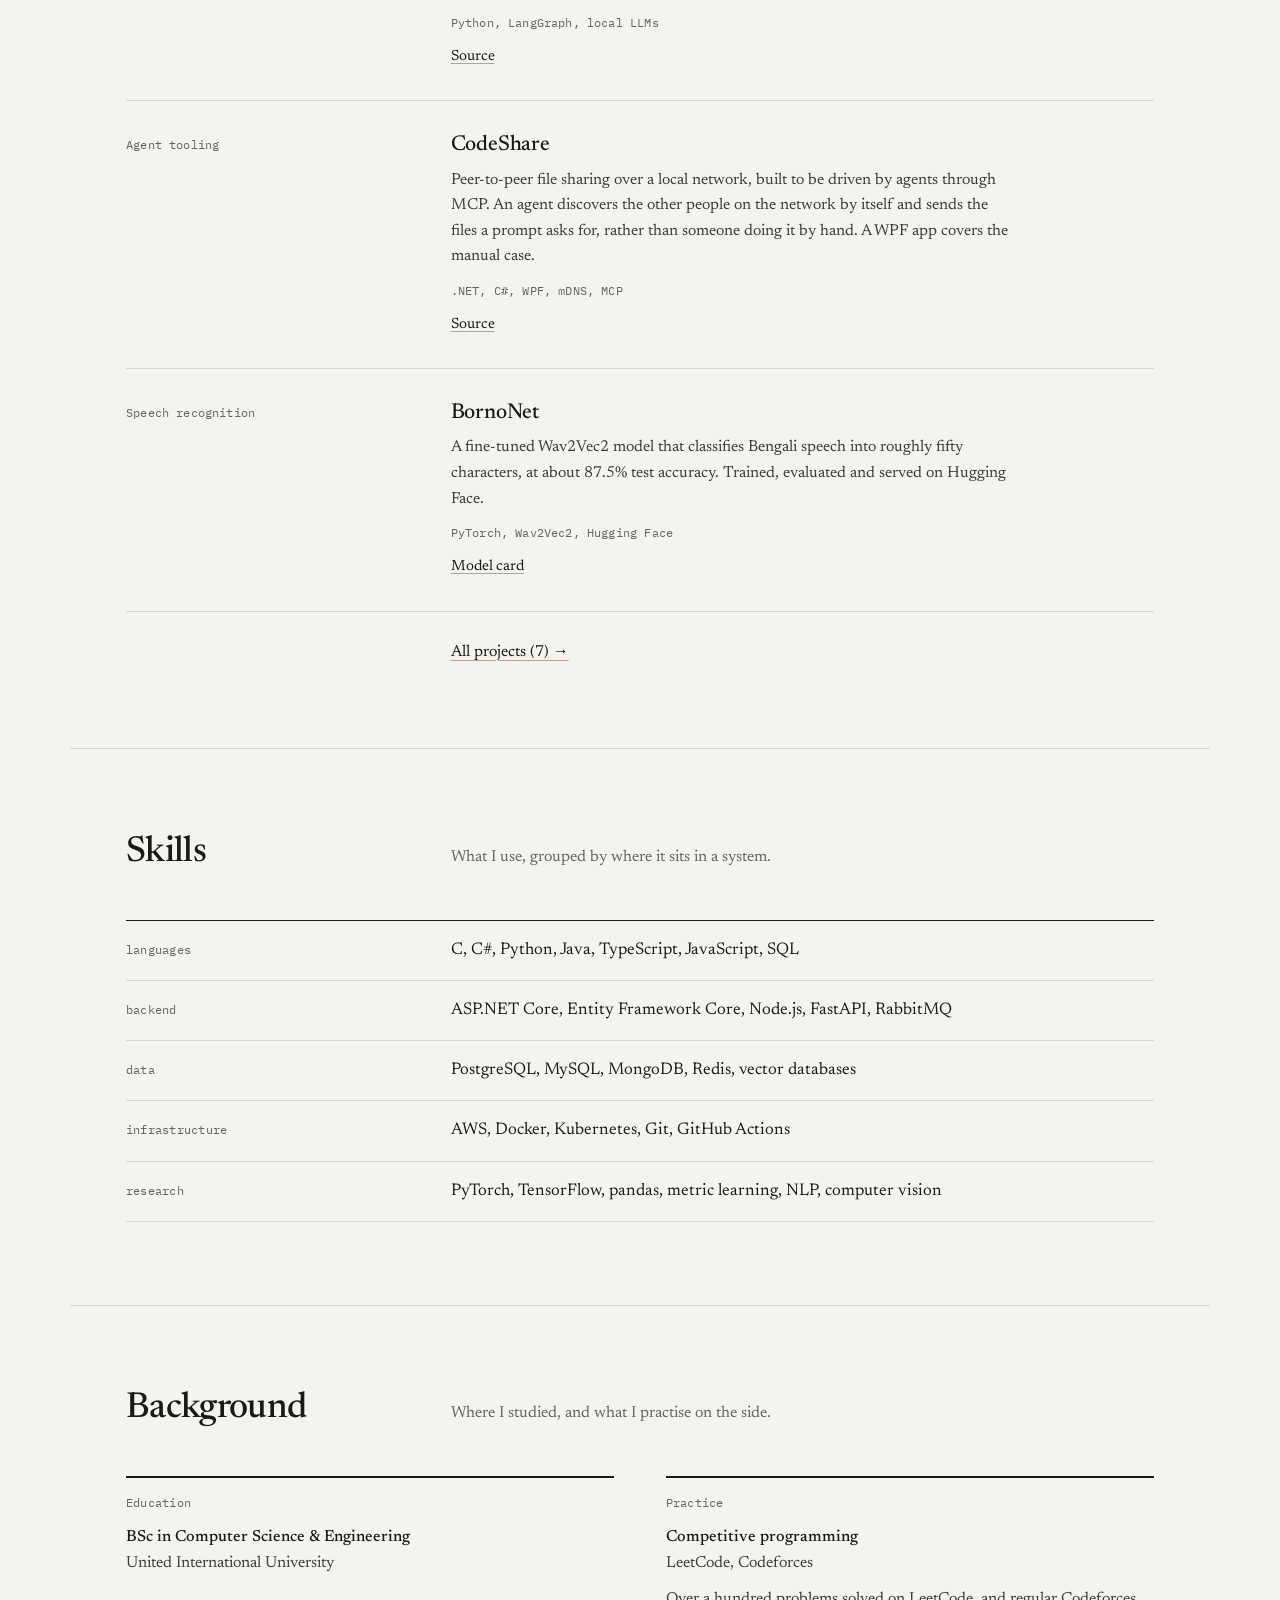
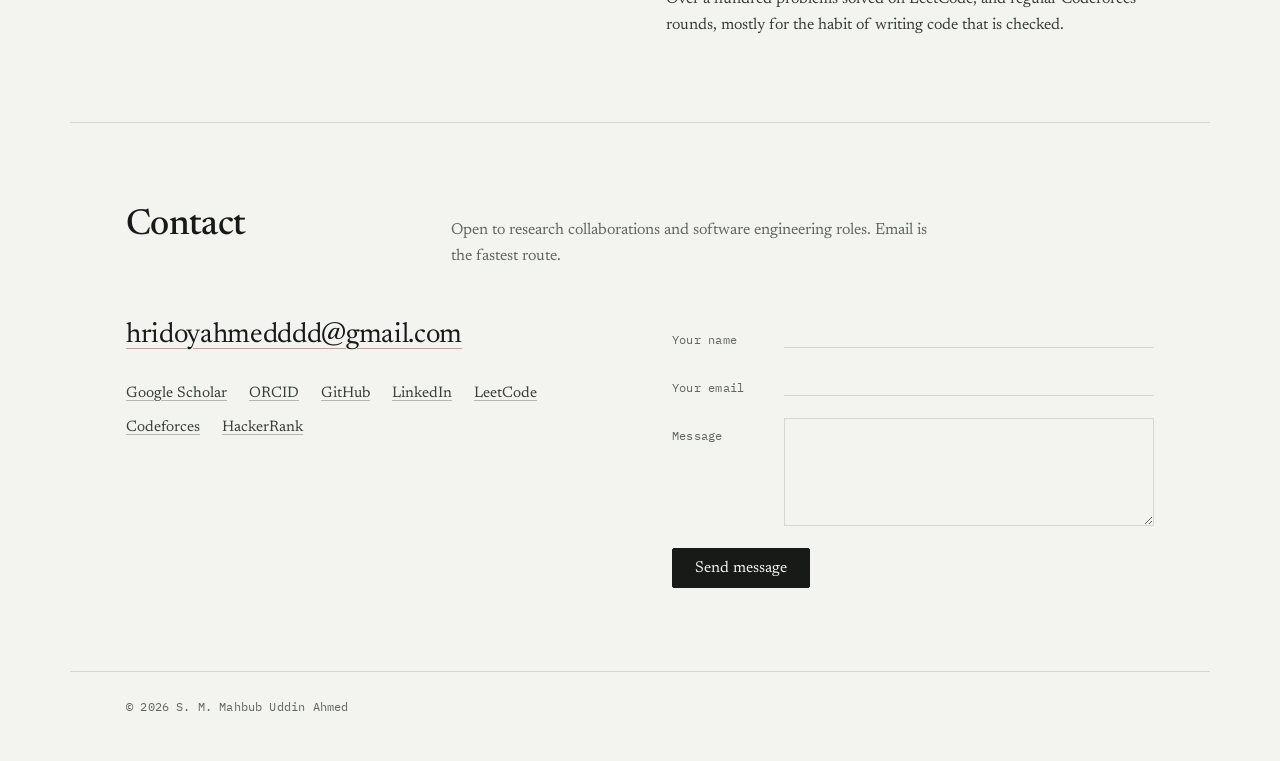
==== commit cff8d7b4: "Add the instruction-following reranking preprint (arXiv 2611.03179) research.html gets the full entr" ====
--- a/index.html
+++ b/index.html
@@ -101,6 +101,22 @@
         <li class="paper paper-compact">
           <div class="paper-meta">
             <span>Preprint</span>
+            <span>arXiv 2611.03179</span>
+            <span>2026</span>
+          </div>
+          <div class="paper-body">
+            <h3 class="paper-title">
+              <a href="https://arxiv.org/abs/2611.03179" target="_blank" rel="noopener">
+                Every clause counts: instruction-following reranking by multiplying small, answerable questions
+              </a>
+            </h3>
+            <p class="paper-key">A zero-shot reranker reaches 50.9 macro WISE on InfoSearch, against 33.5 for GPT-4o, with nDCG@10 kept at 82.9.</p>
+          </div>
+        </li>
+
+        <li class="paper paper-compact">
+          <div class="paper-meta">
+            <span>Preprint</span>
             <span>SSRN 7664934</span>
             <span>2026</span>
           </div>
@@ -127,22 +143,6 @@
               </a>
             </h3>
             <p class="paper-key">A TF&#8209;IDF linear SVM reaches 98.8% at 0.7 ms per record; the QLoRA-tuned 9B model reaches 95.4%.</p>
-          </div>
-        </li>
-
-        <li class="paper paper-compact">
-          <div class="paper-meta">
-            <span>Dataset</span>
-            <span>DOI 10.17632/33vjwcrpjj.1</span>
-            <span>2026</span>
-          </div>
-          <div class="paper-body">
-            <h3 class="paper-title">
-              <a href="https://data.mendeley.com/datasets/33vjwcrpjj/1" target="_blank" rel="noopener">
-                BD-BANKNOTES: a multi-series annotated dataset of Bangladeshi banknotes for object detection
-              </a>
-            </h3>
-            <p class="paper-key">3,466 annotated photographs across nine denominations and two note series, under CC BY 4.0.</p>
           </div>
         </li>
       </ol>
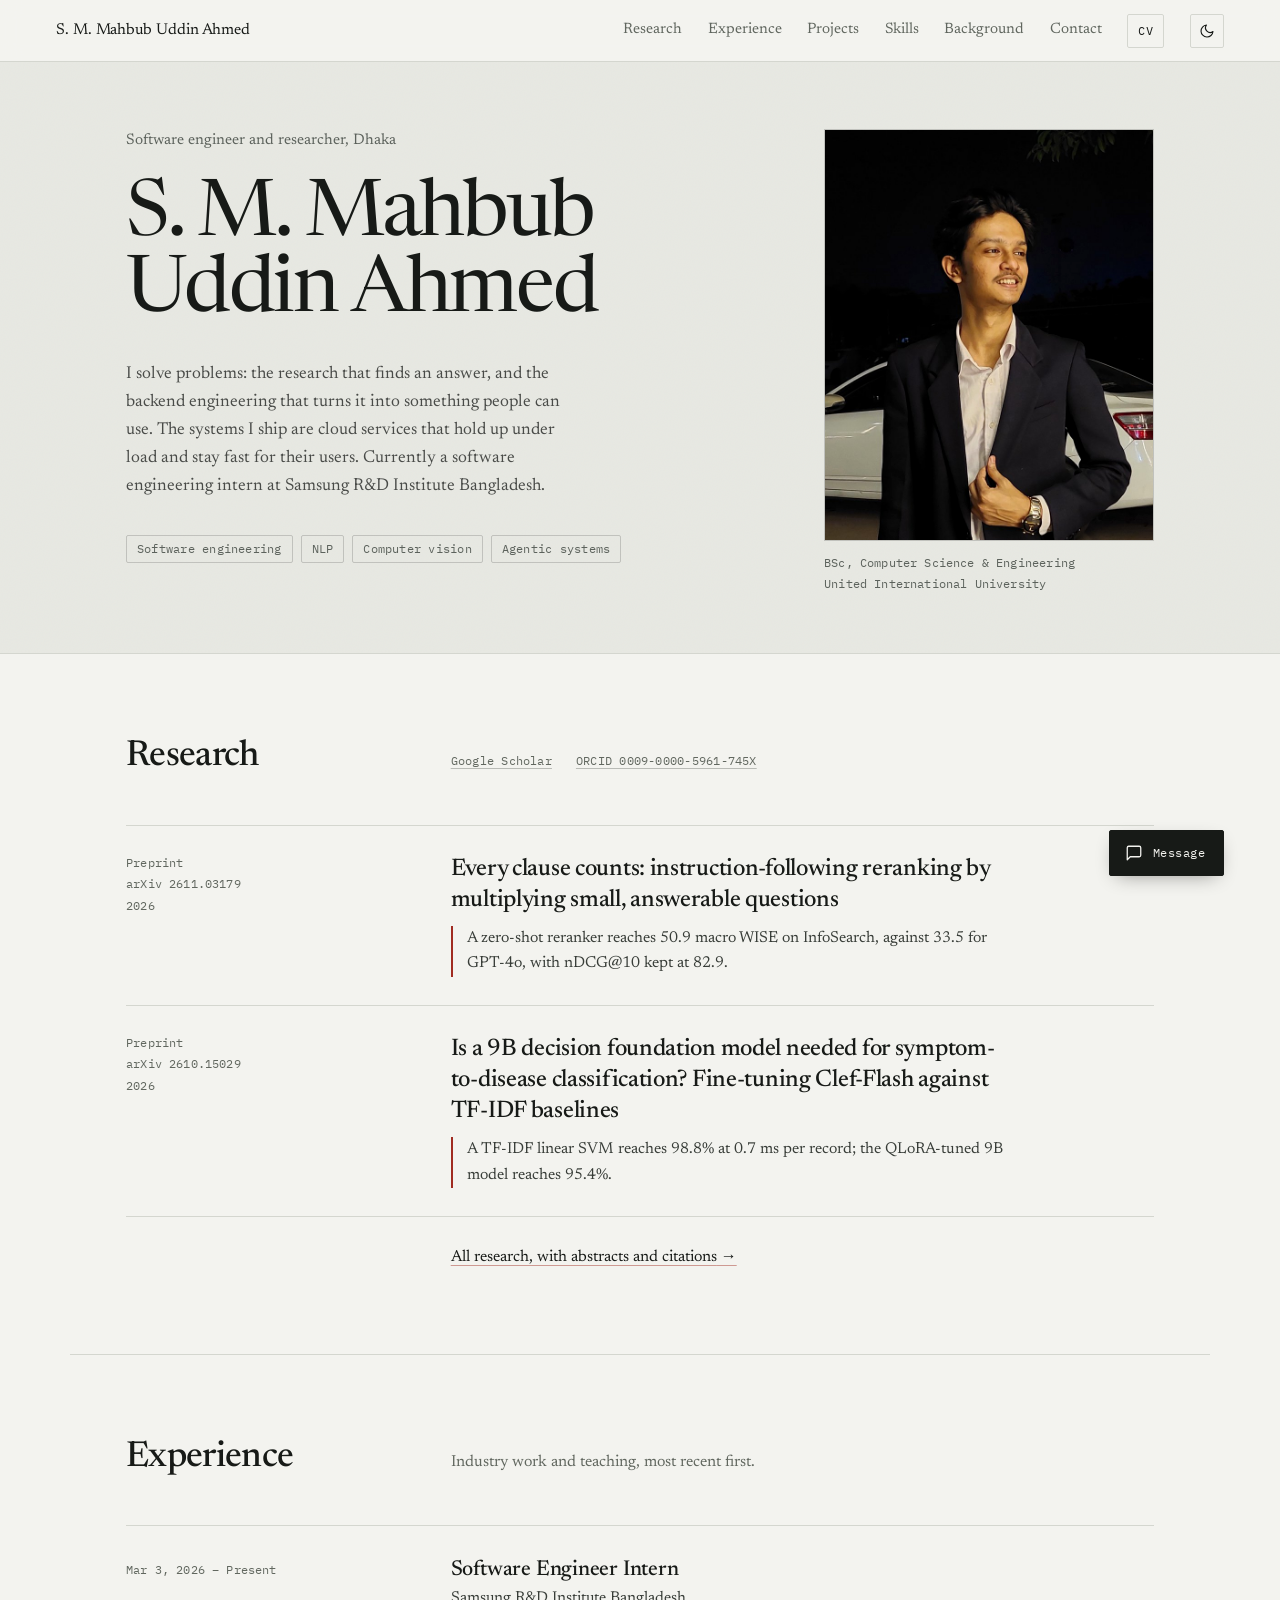
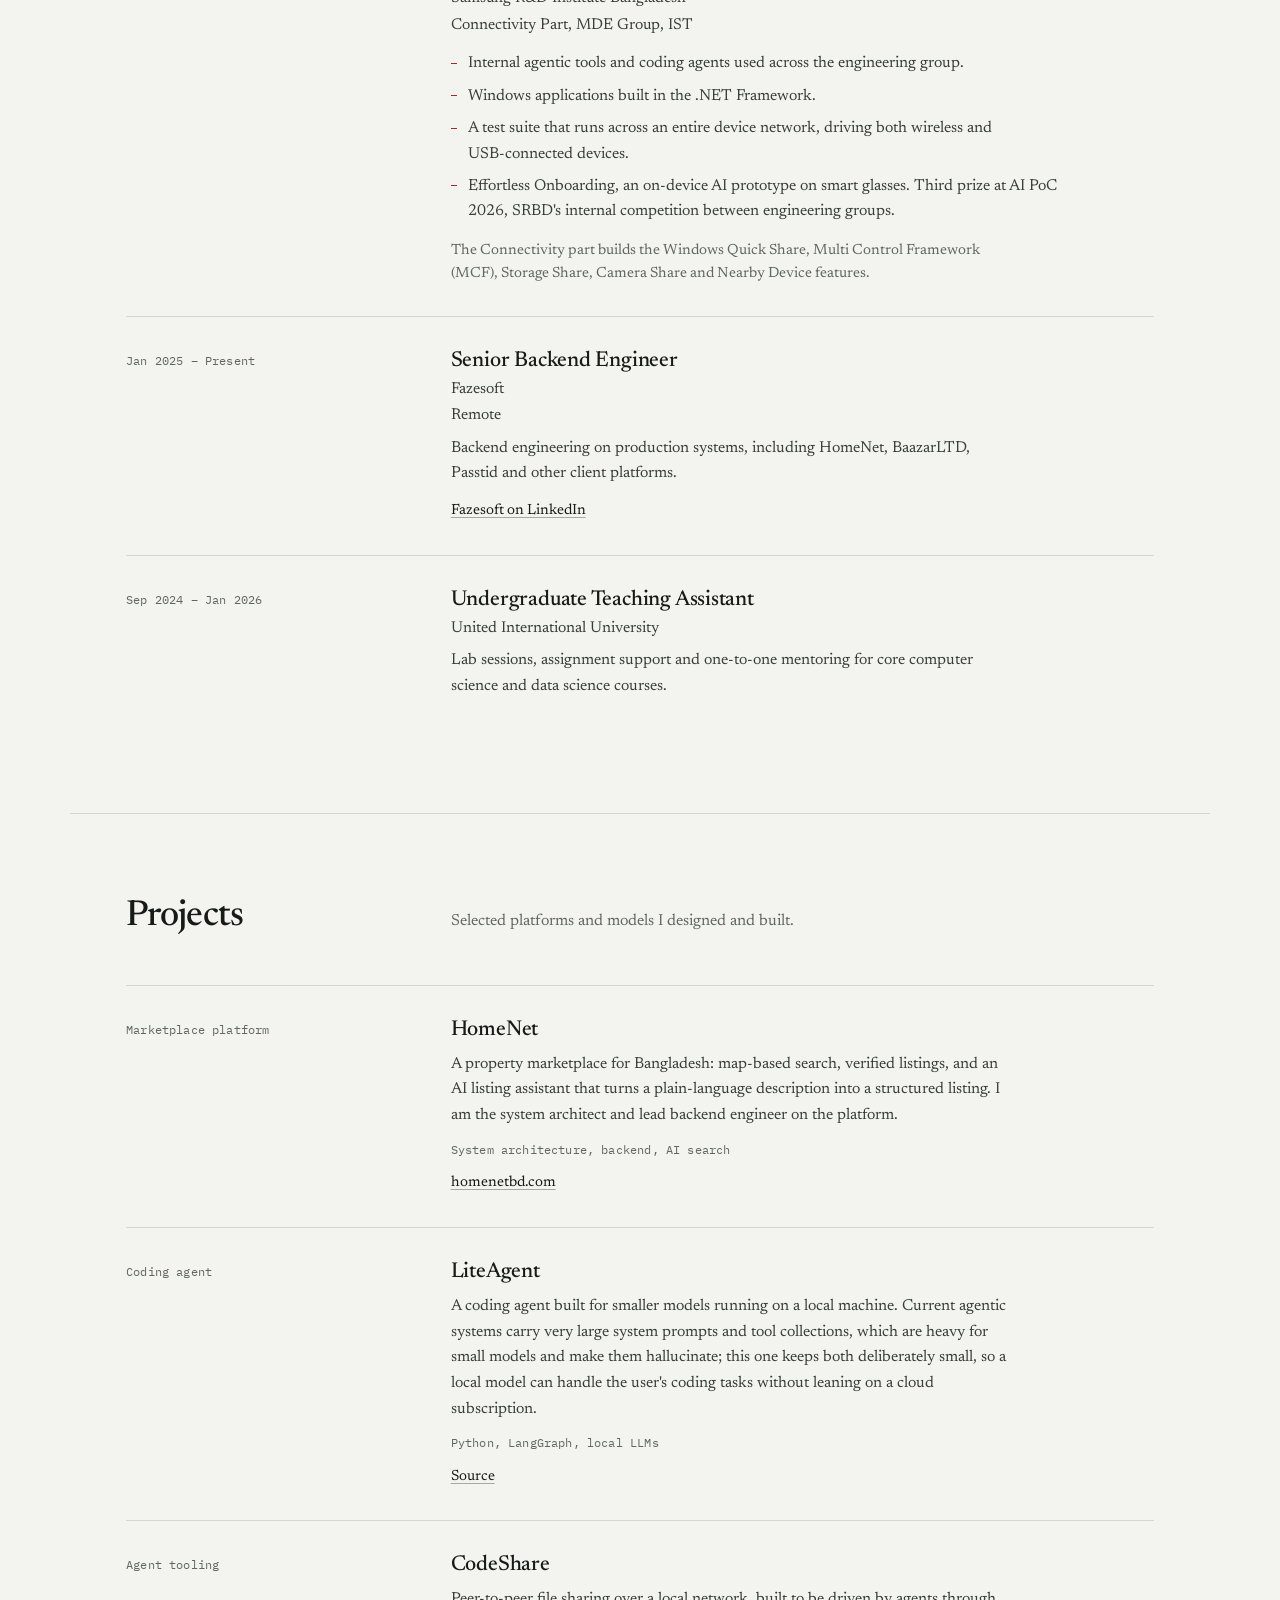
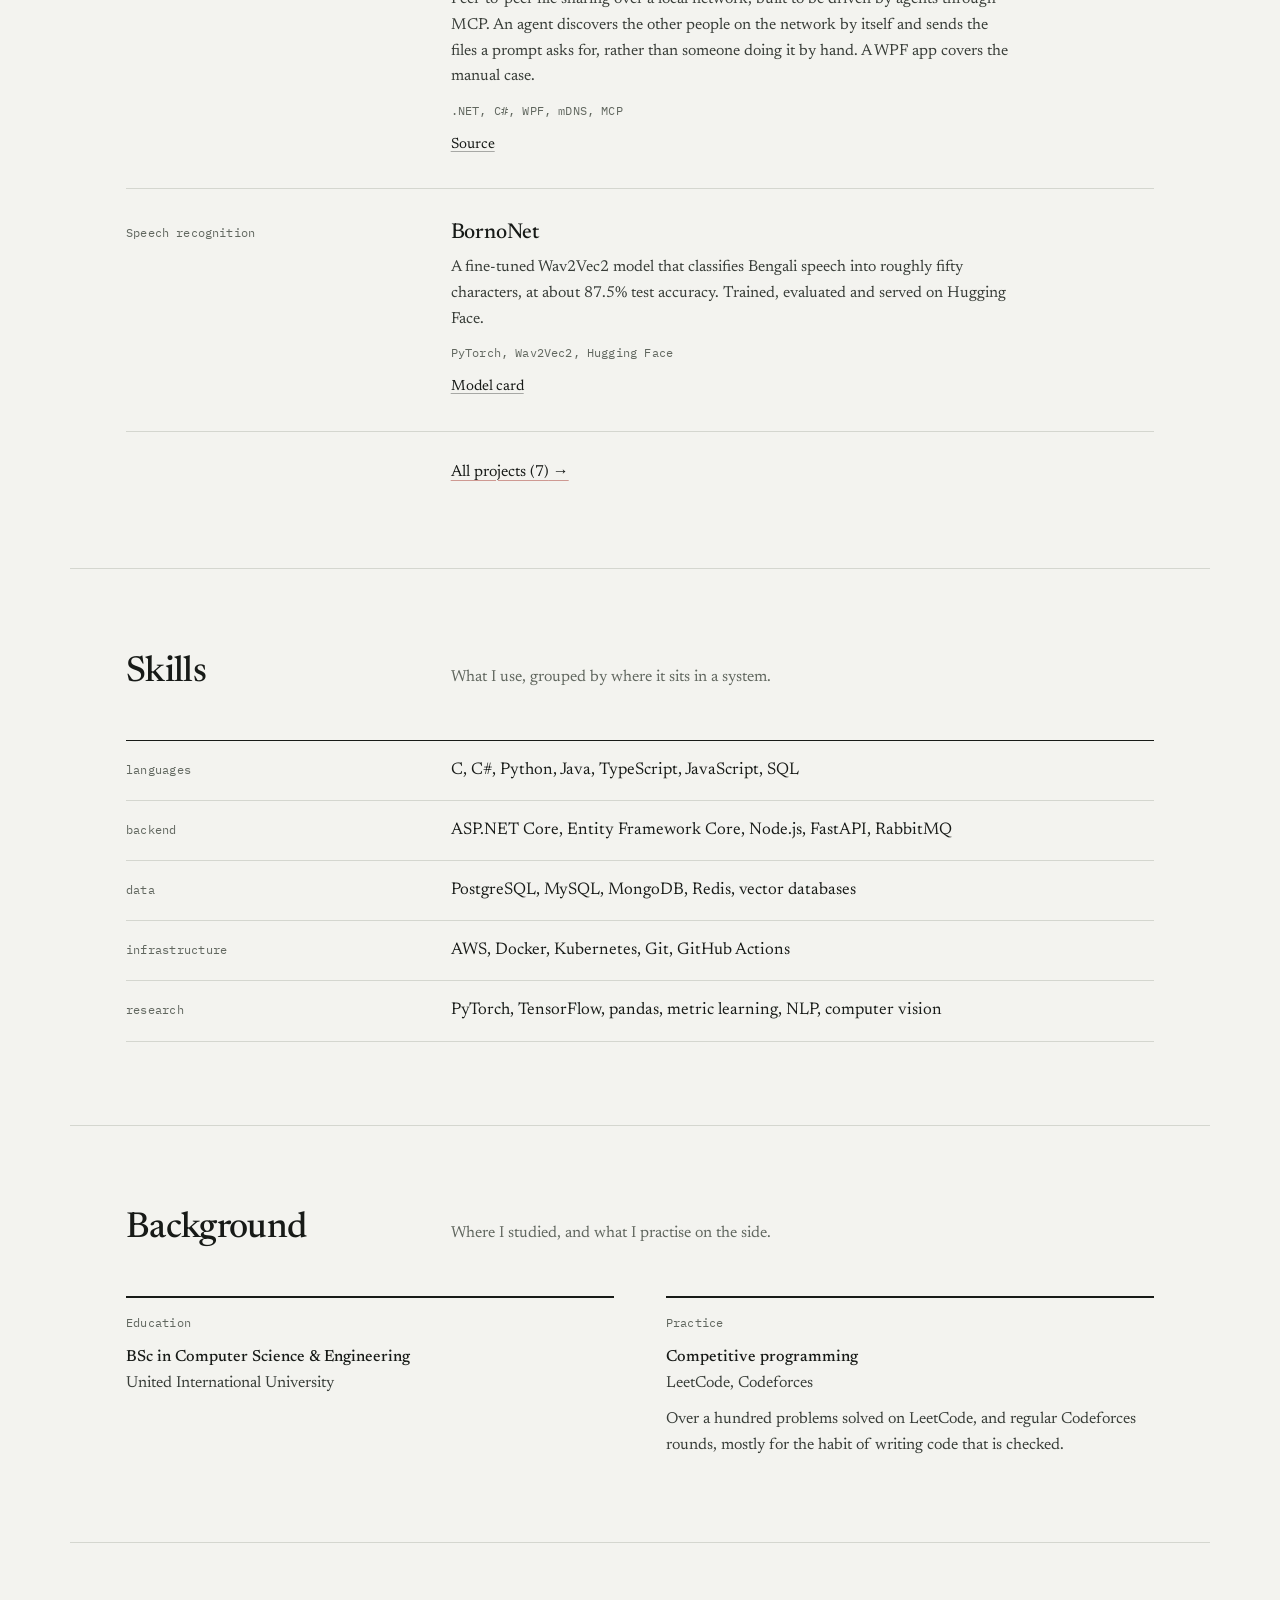
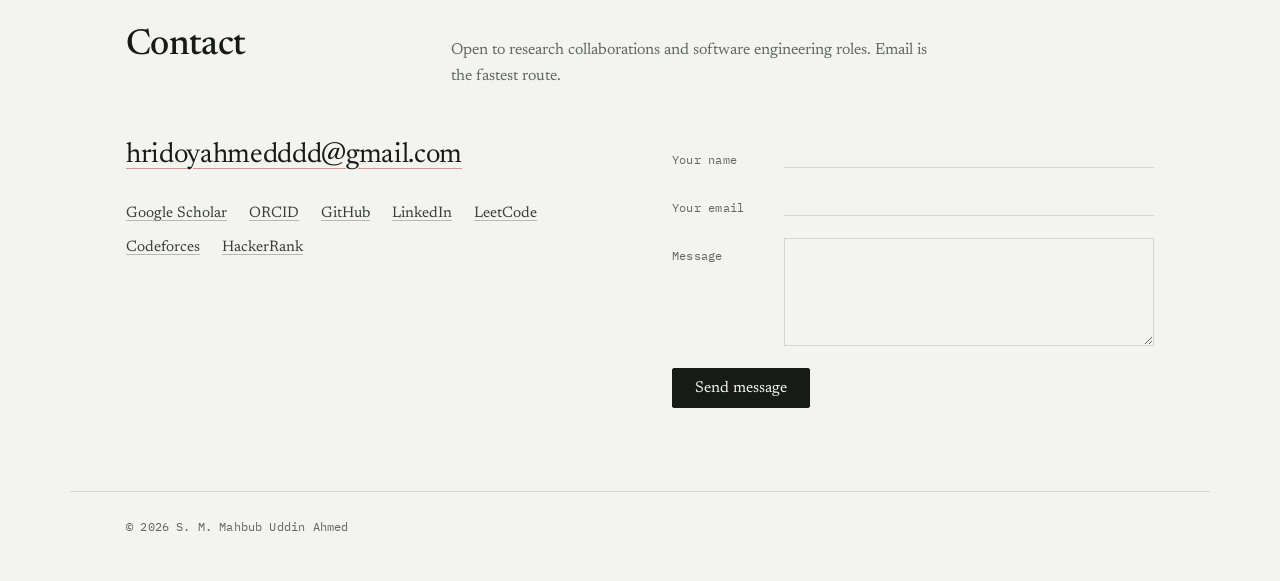
==== commit 6f705574: "Remove the few-shot TEM virus classification paper Drop "Few-shot classification of rare viruses in " ====
--- a/index.html
+++ b/index.html
@@ -117,22 +117,6 @@
         <li class="paper paper-compact">
           <div class="paper-meta">
             <span>Preprint</span>
-            <span>SSRN 7664934</span>
-            <span>2026</span>
-          </div>
-          <div class="paper-body">
-            <h3 class="paper-title">
-              <a href="https://papers.ssrn.com/sol3/papers.cfm?abstract_id=7664934" target="_blank" rel="noopener">
-                Few-shot classification of rare viruses in transmission electron microscopy images using Siamese neural networks
-              </a>
-            </h3>
-            <p class="paper-key">37.3% one-shot accuracy on rare classes the encoder never saw, against 30.8% for the re-trained baseline.</p>
-          </div>
-        </li>
-
-        <li class="paper paper-compact">
-          <div class="paper-meta">
-            <span>Preprint</span>
             <span>arXiv 2610.15029</span>
             <span>2026</span>
           </div>
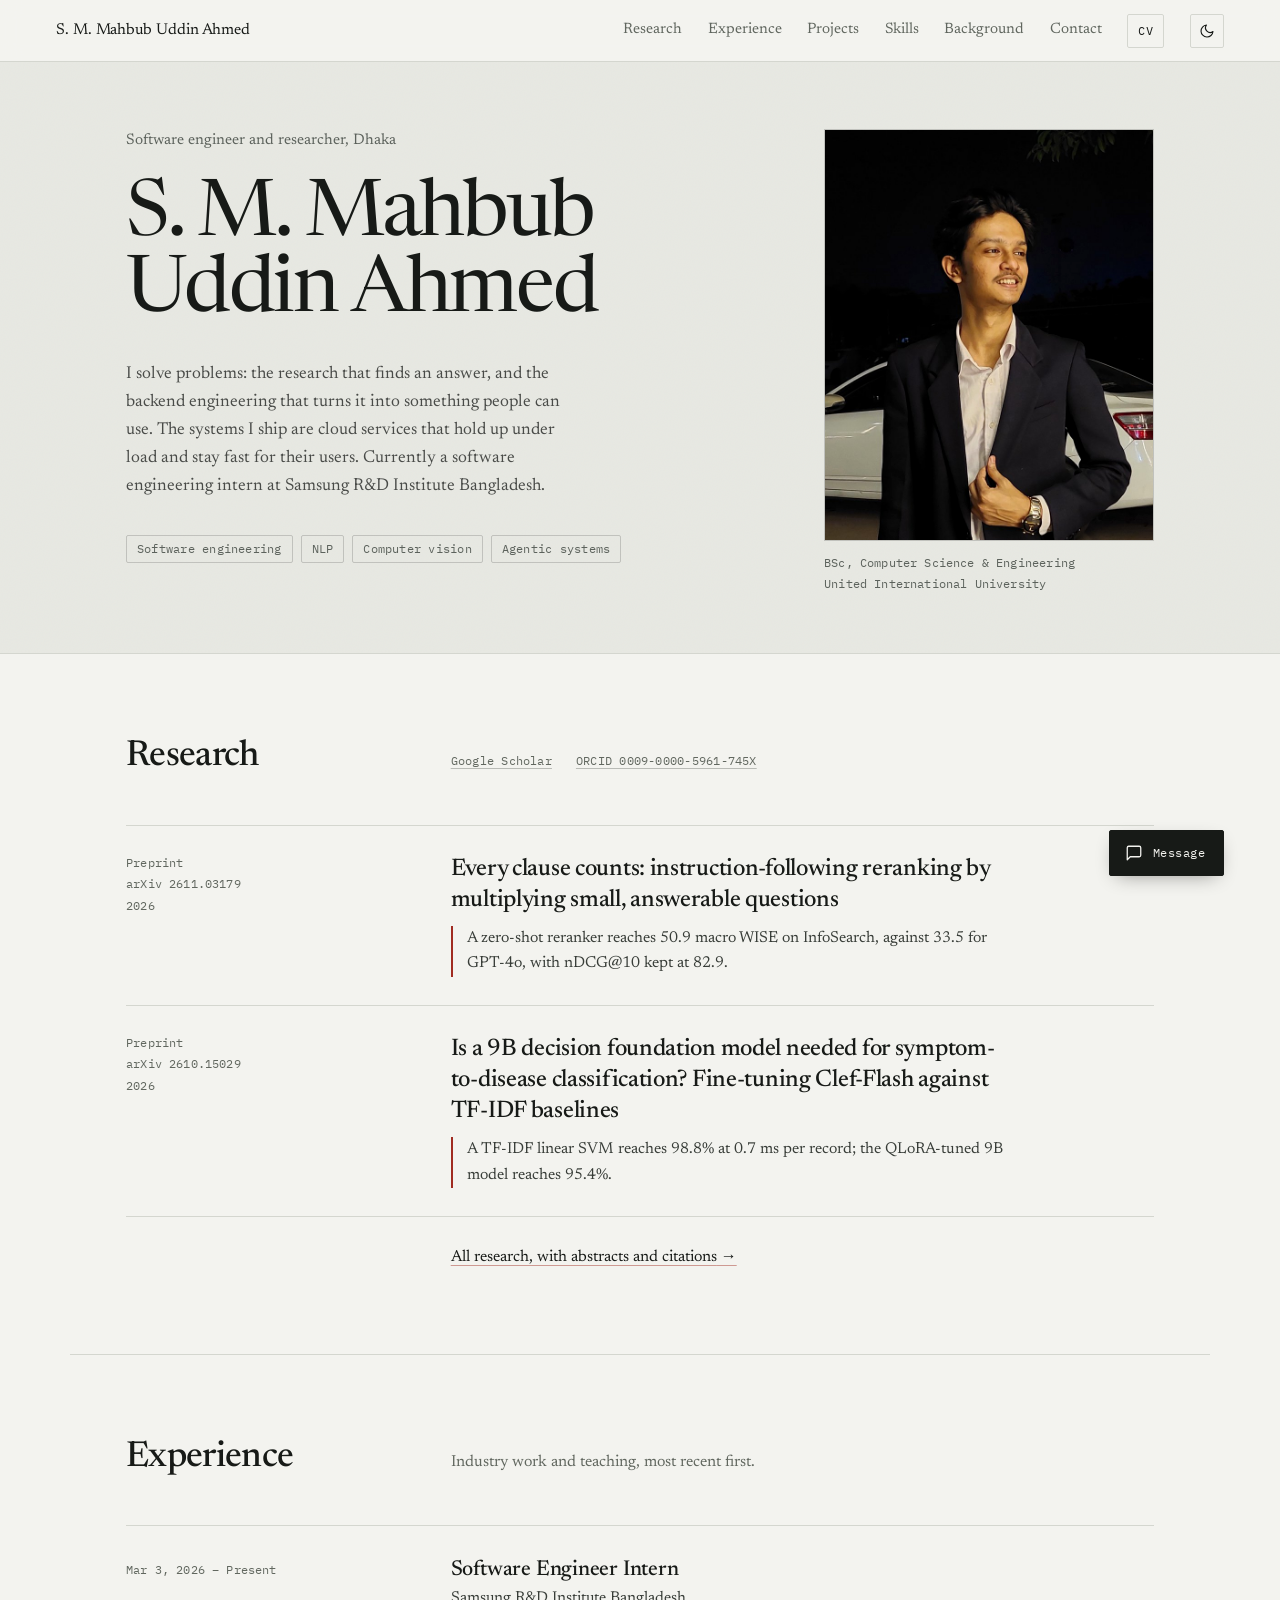
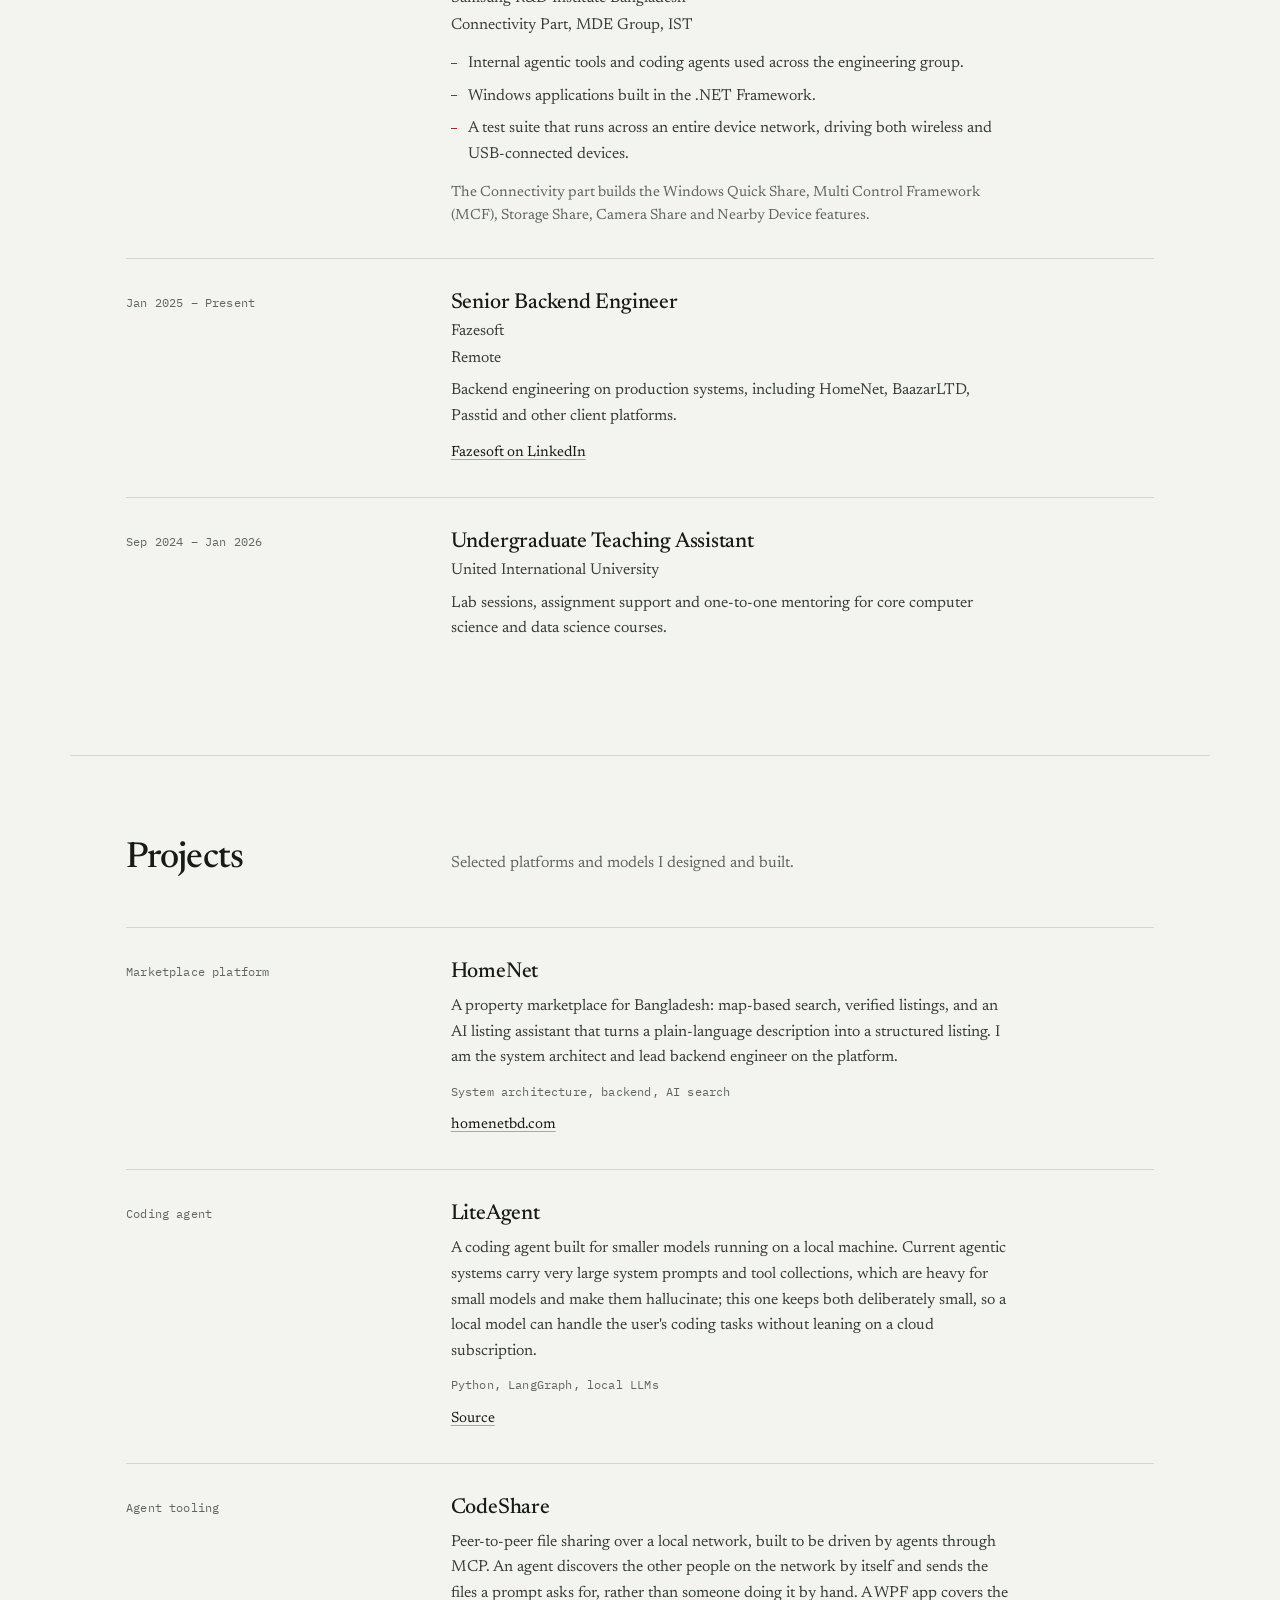
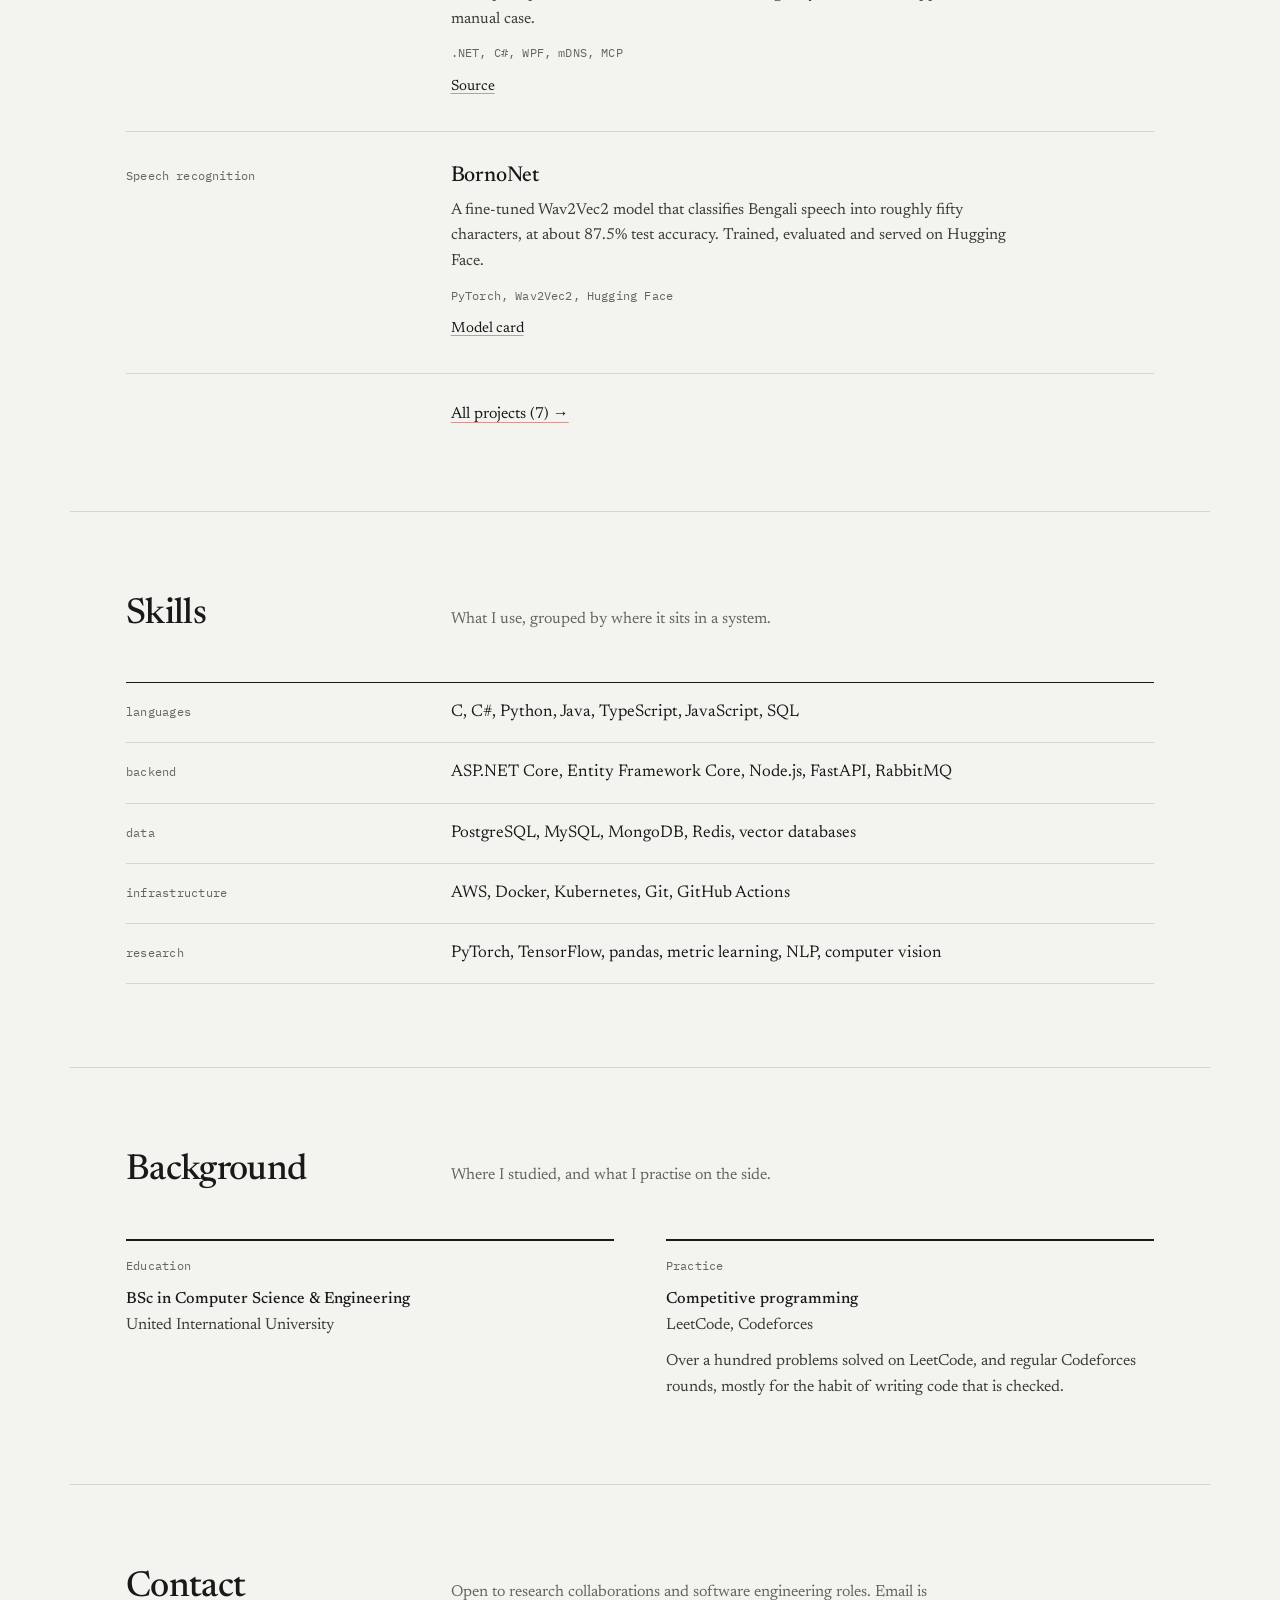
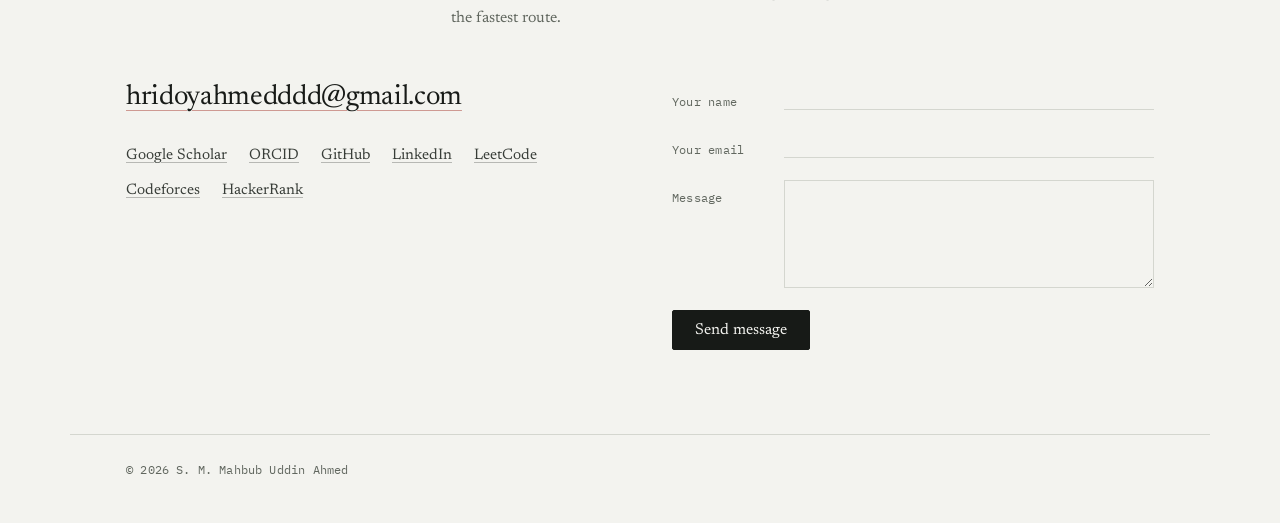
==== commit 5ca0dff0: "Remove Effortless Onboarding from the site and CV Drops the smart-glasses prototype (AI PoC 2026 thi" ====
--- a/index.html
+++ b/index.html
@@ -157,10 +157,6 @@
                 A test suite that runs across an entire device network, driving both
                 wireless and USB&#8209;connected devices.
               </li>
-              <li>
-                Effortless Onboarding, an on-device AI prototype on smart glasses. Third prize at
-                AI PoC 2026, SRBD's internal competition between engineering groups.
-              </li>
             </ul>
             <p class="work-note">
               The Connectivity part builds the Windows Quick Share, Multi Control Framework (MCF),
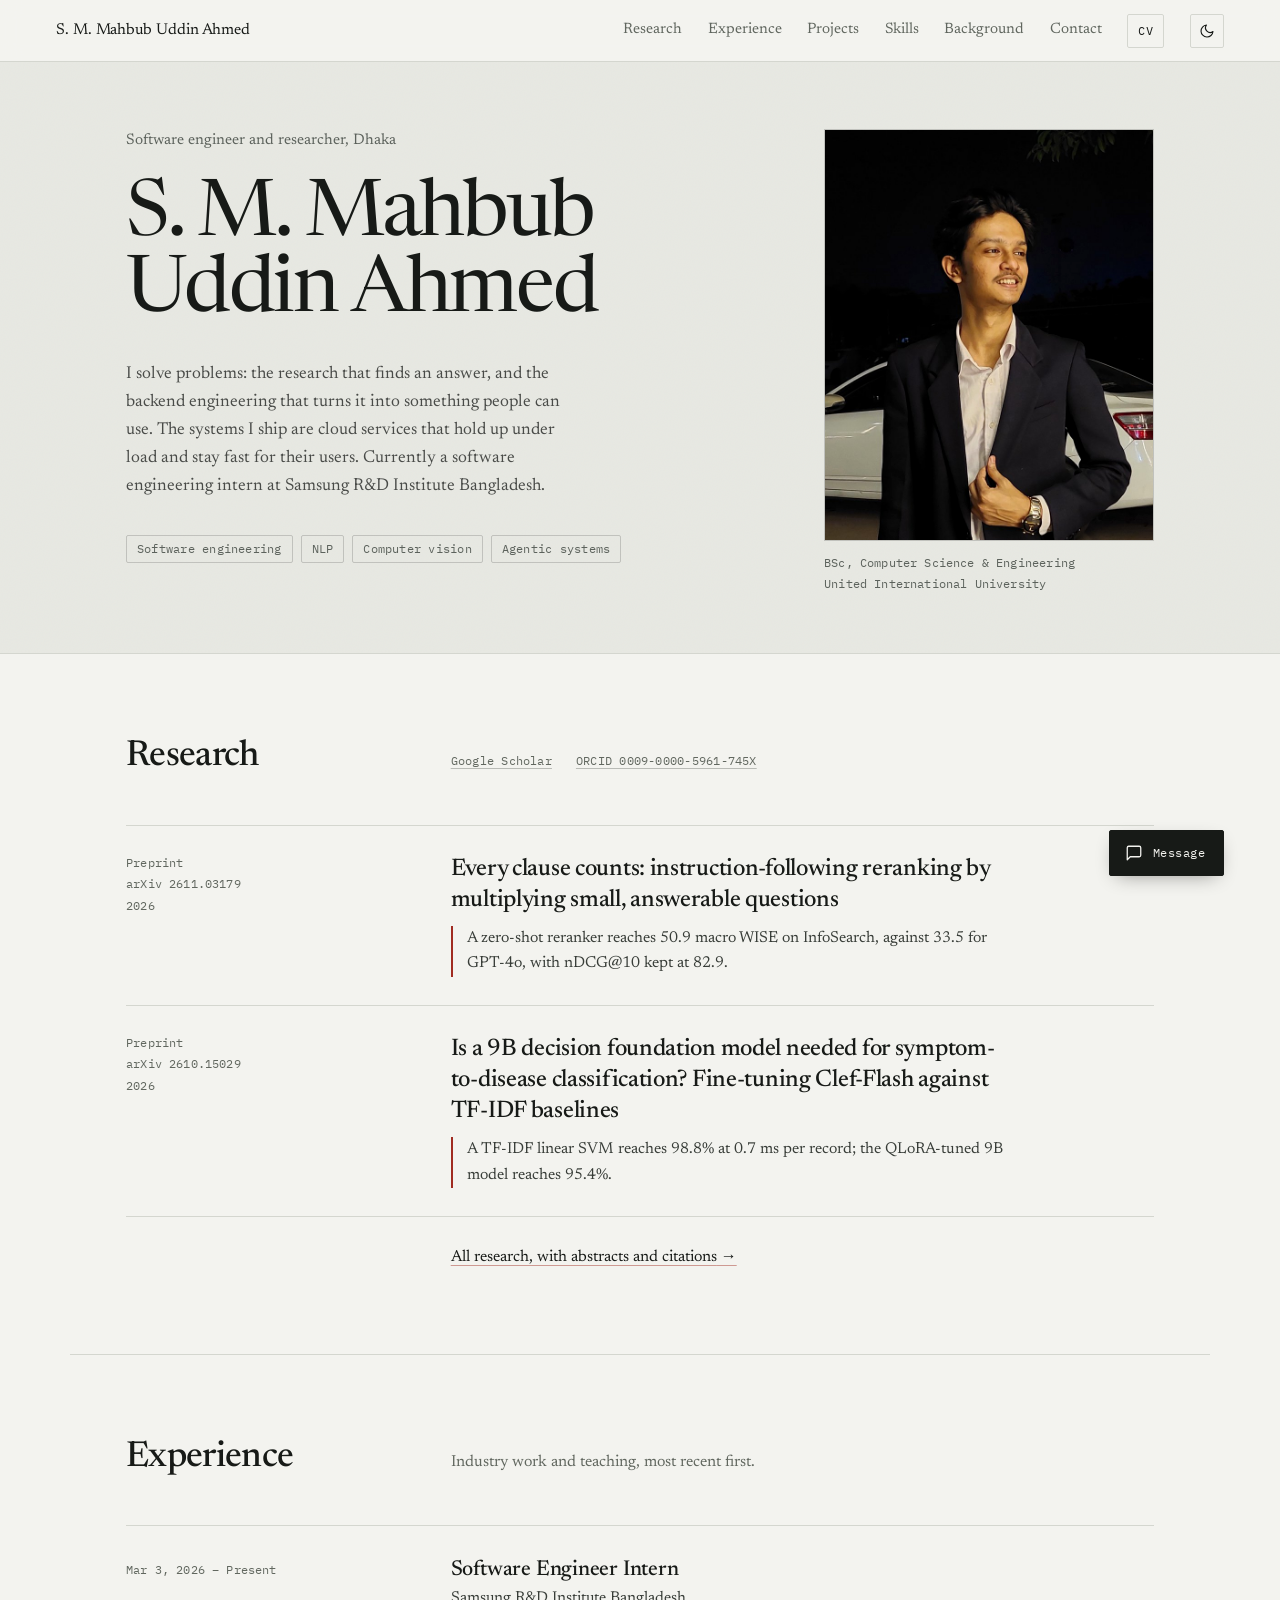
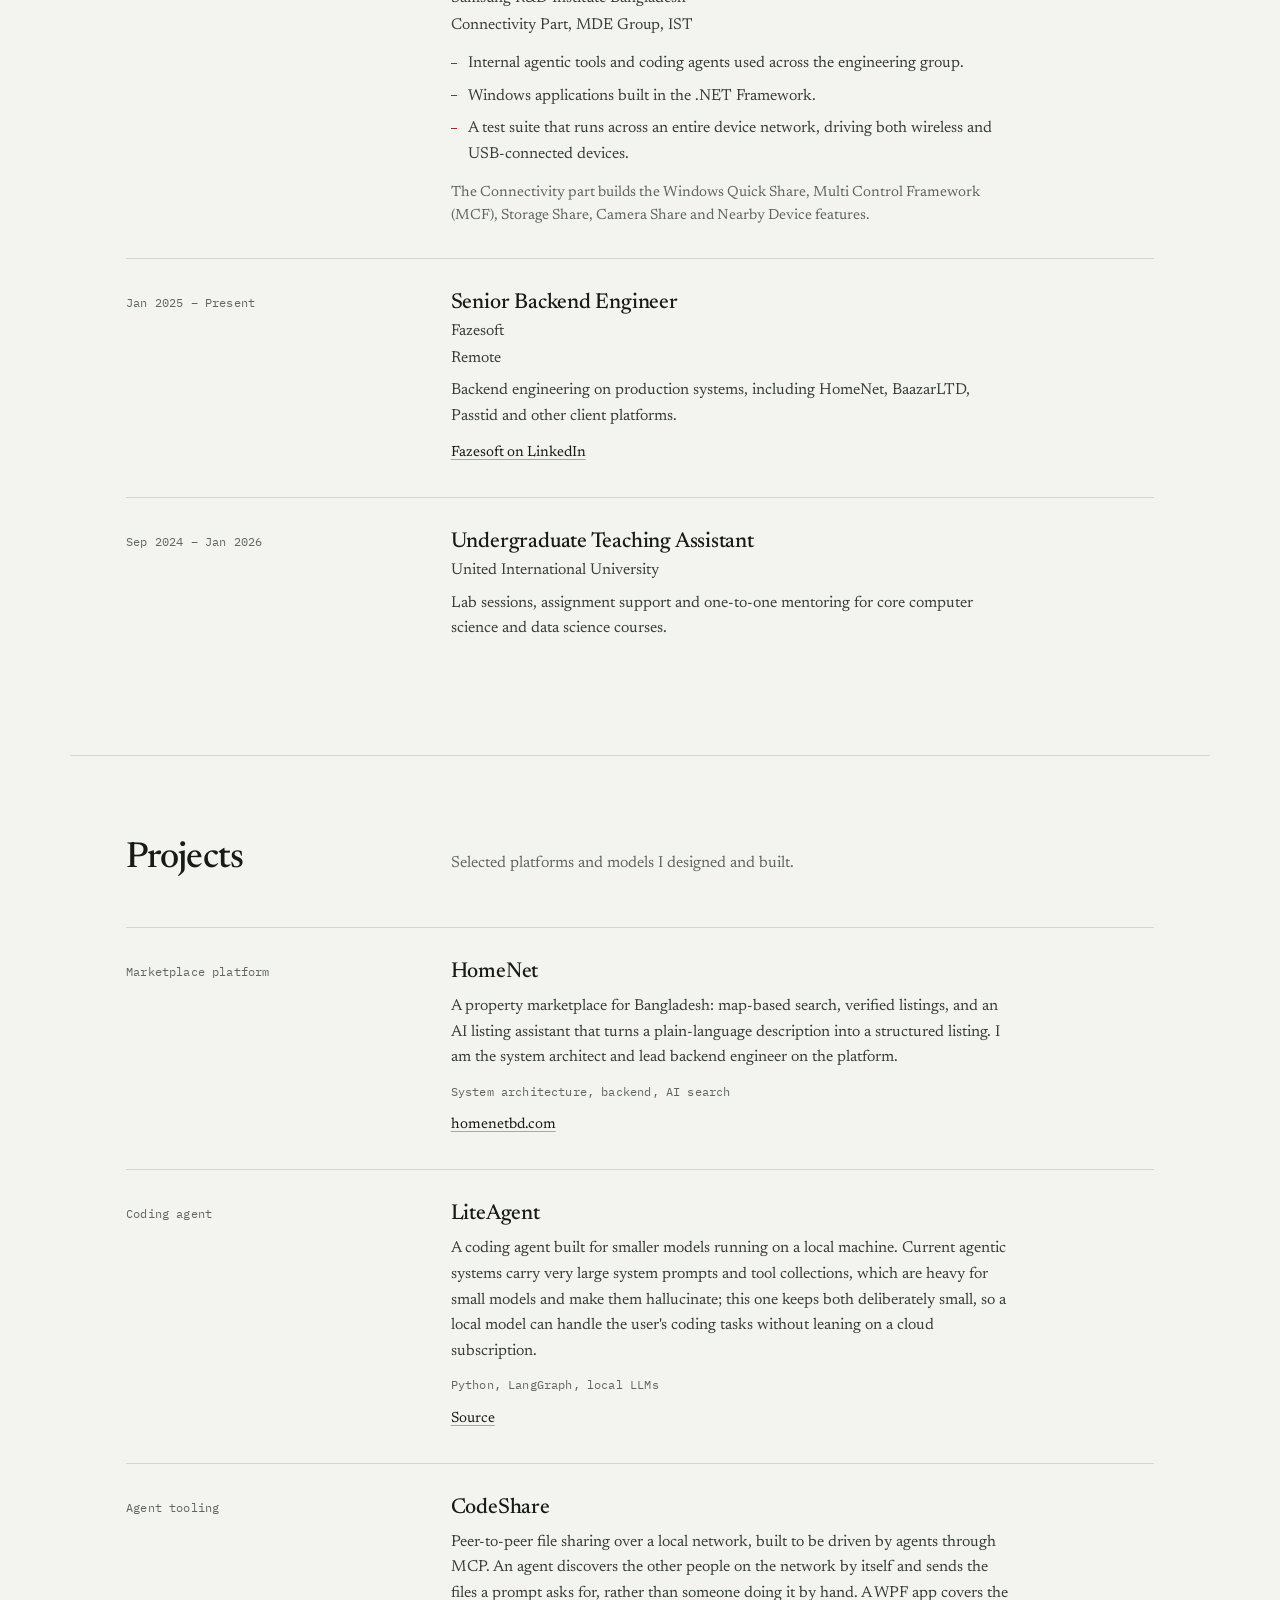
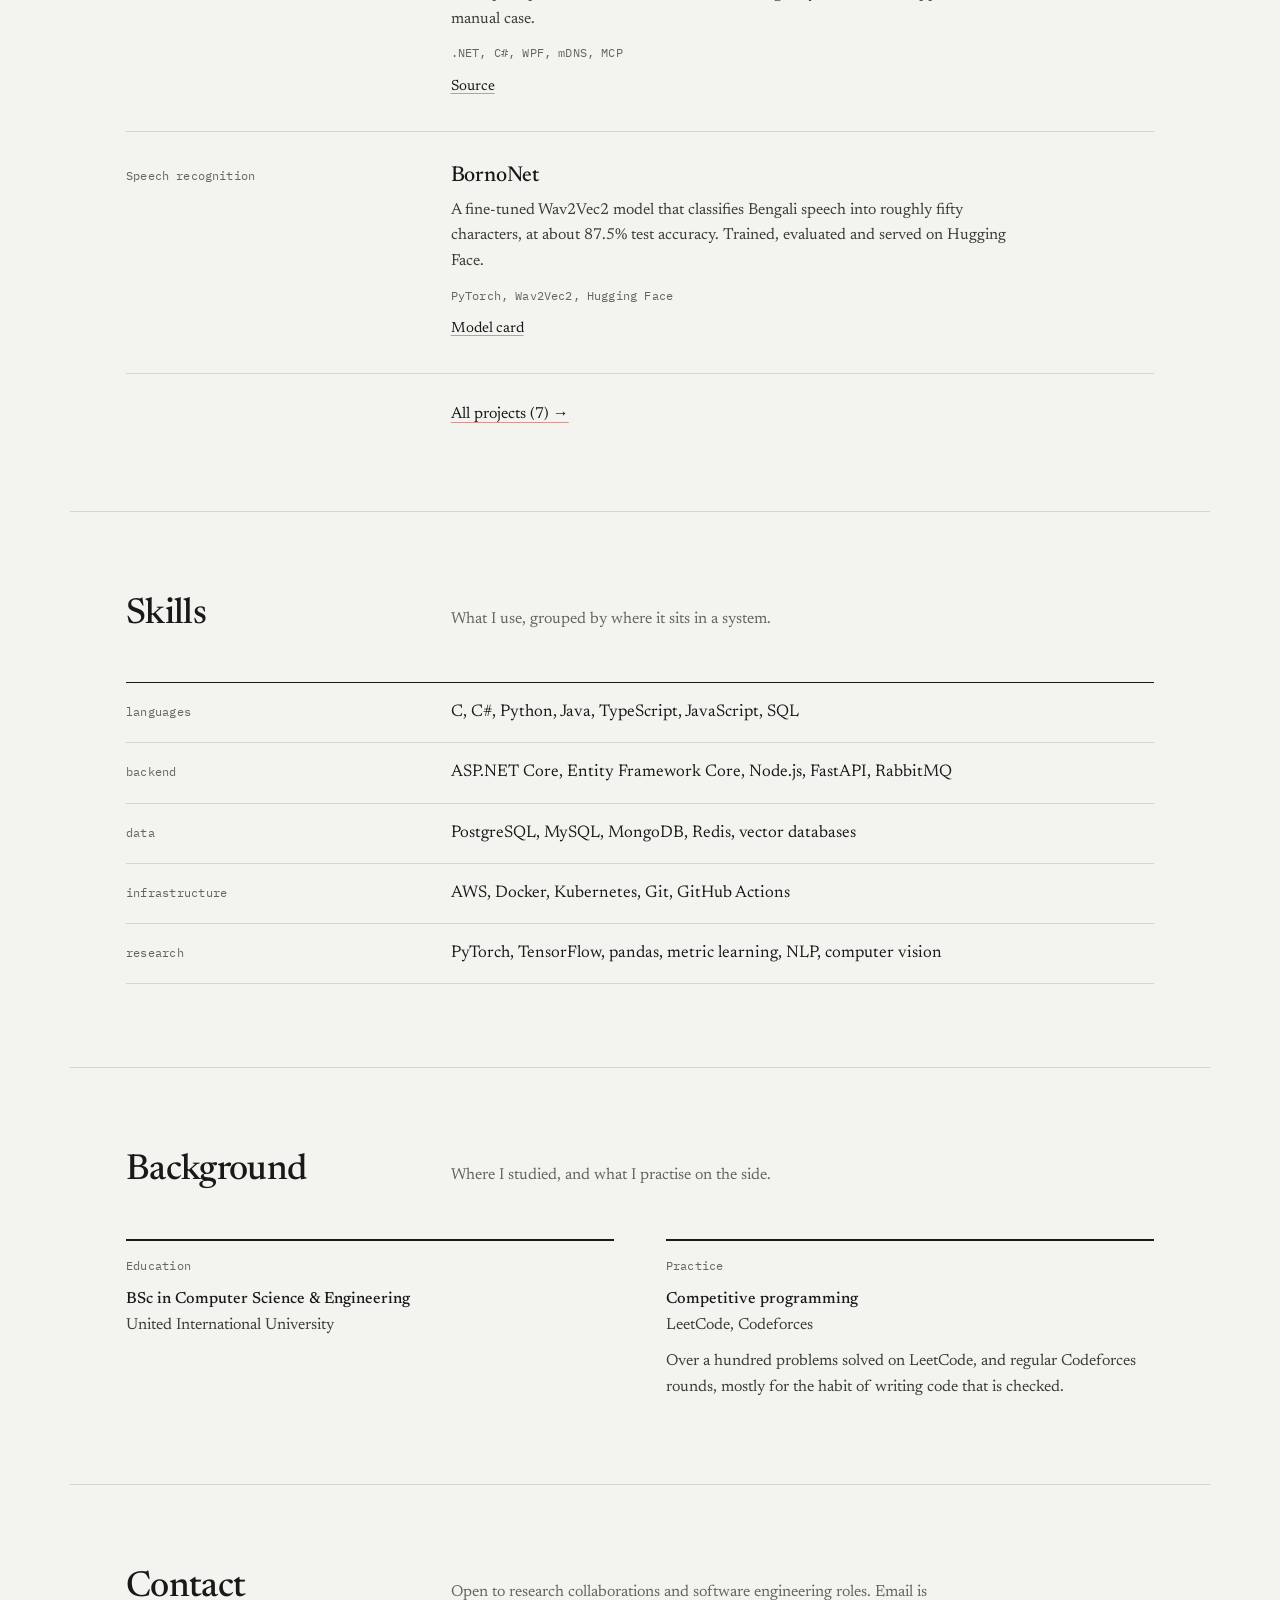
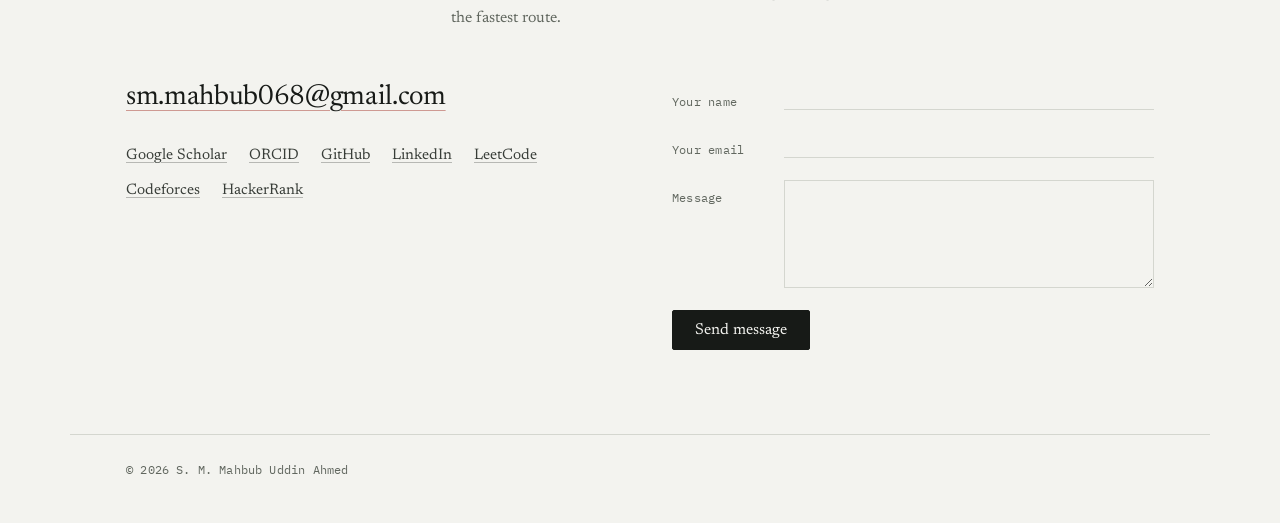
==== commit f9740387: "Update contact email to sm.mahbub068@gmail.com Co-Authored-By: Claude Opus 5.5 <noreply@anthropic.co" ====
--- a/index.html
+++ b/index.html
@@ -332,7 +332,7 @@
 
       <div class="contact">
         <div class="contact-direct">
-          <a class="mail" href="mailto:hridoyahmedddd@gmail.com">hridoyahmedddd@gmail.com</a>
+          <a class="mail" href="mailto:sm.mahbub068@gmail.com">sm.mahbub068@gmail.com</a>
           <ul class="socials">
             <li><a href="https://scholar.google.com/citations?user=9v4JzRoAAAAJ&amp;hl=en" target="_blank" rel="noopener">Google Scholar</a></li>
             <li><a href="https://orcid.org/0009-0000-5961-745X" target="_blank" rel="noopener">ORCID</a></li>
